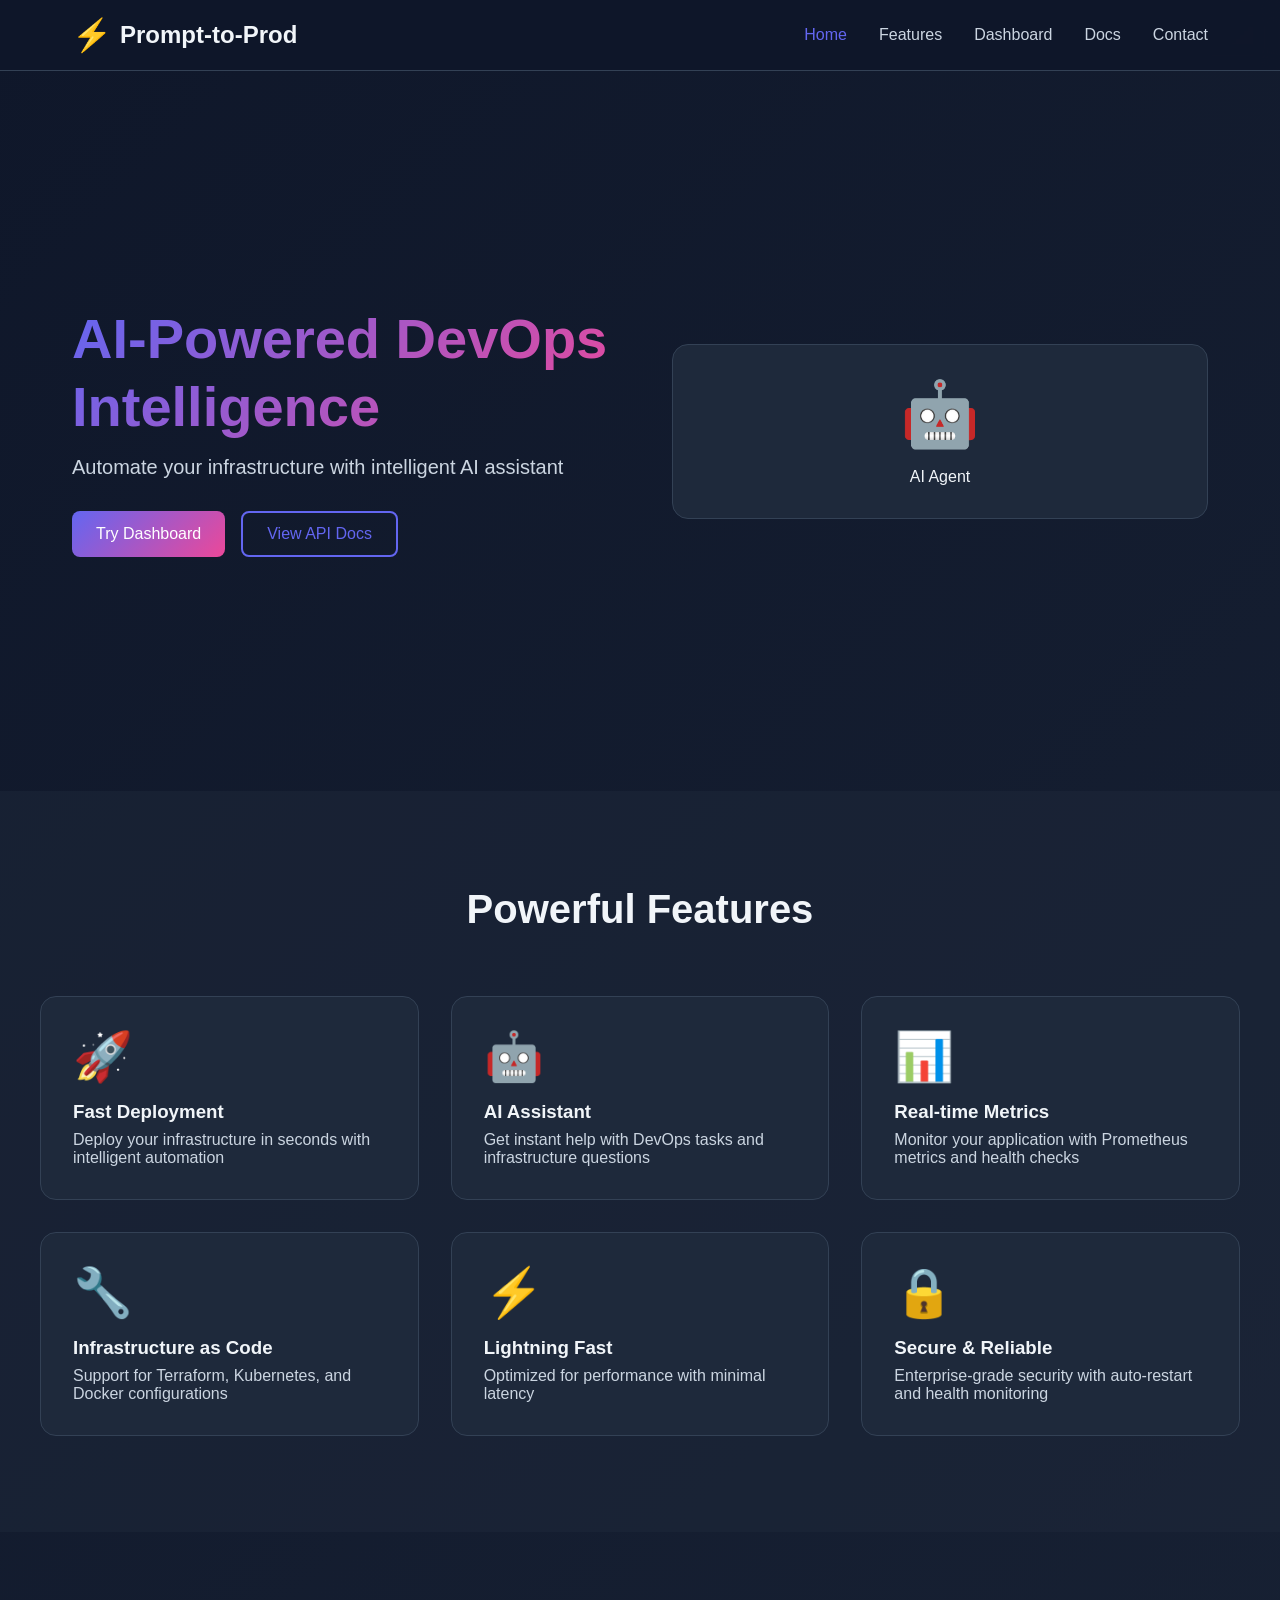
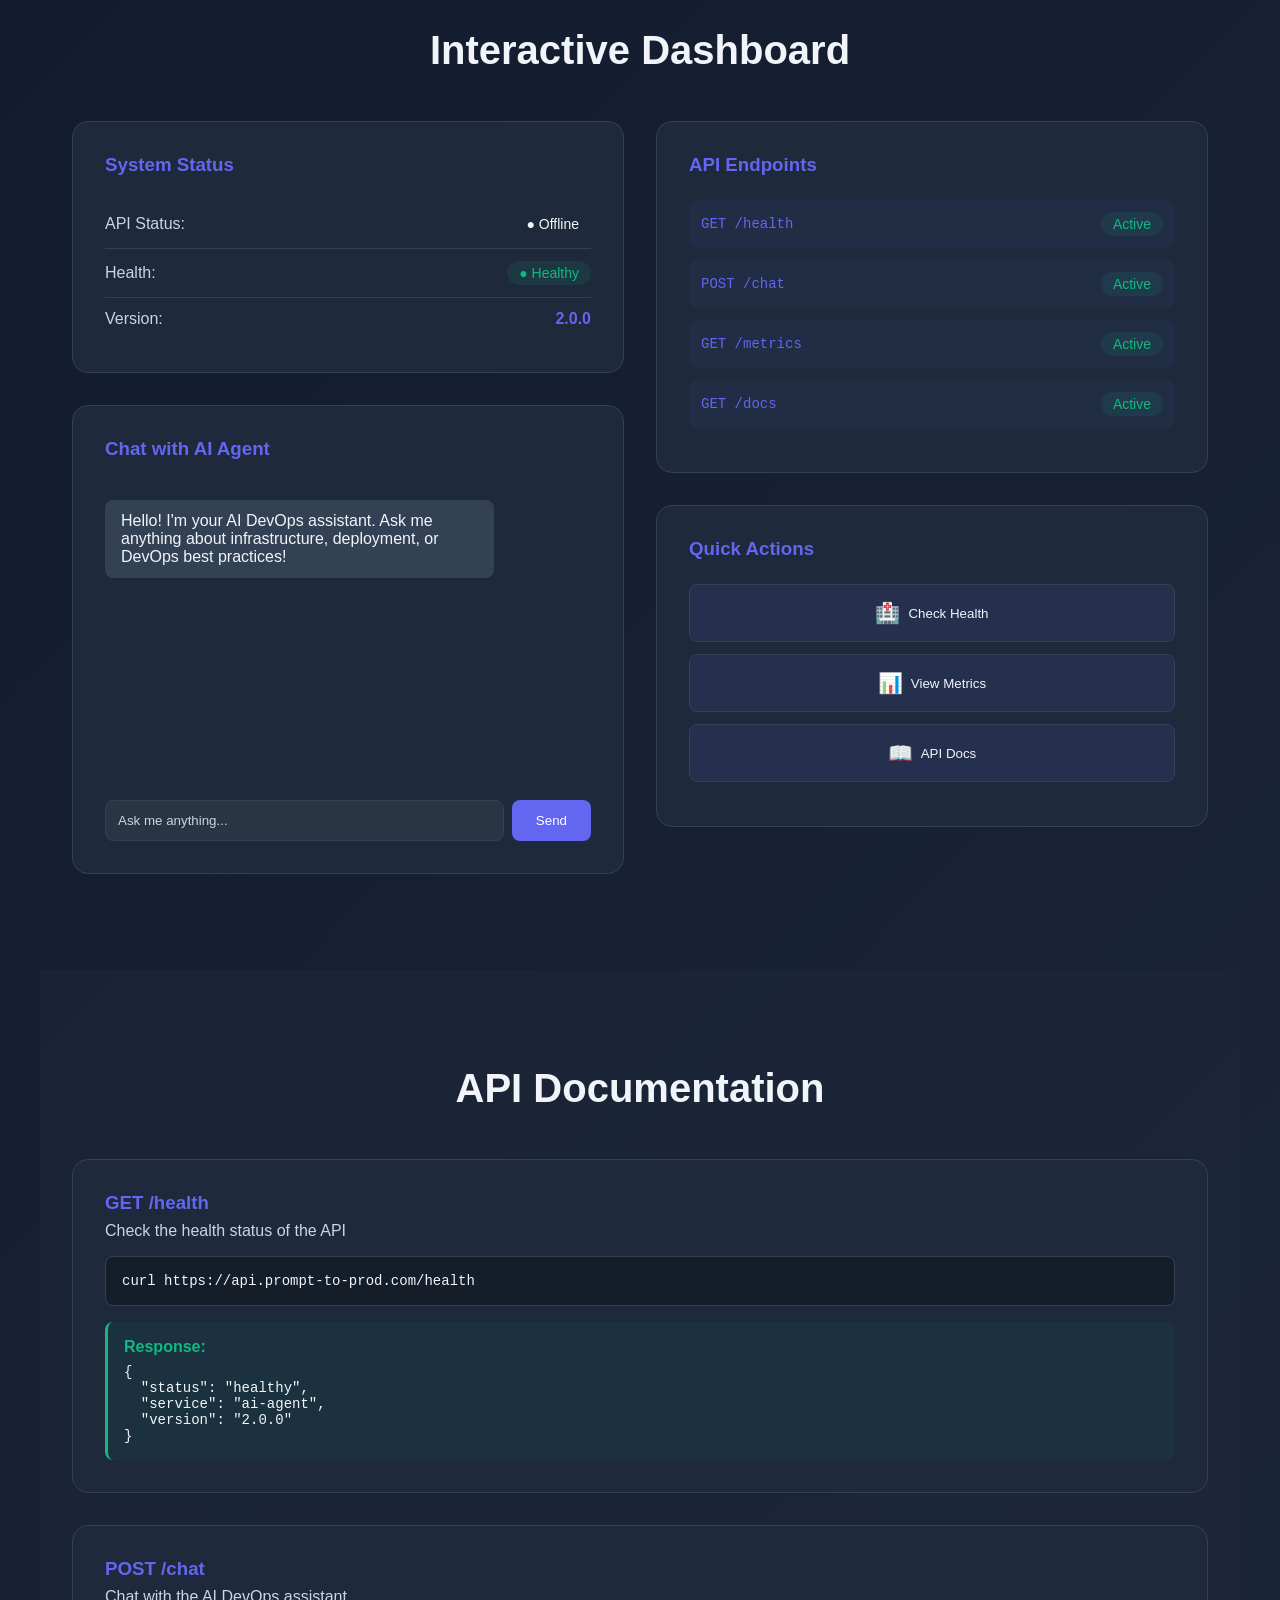
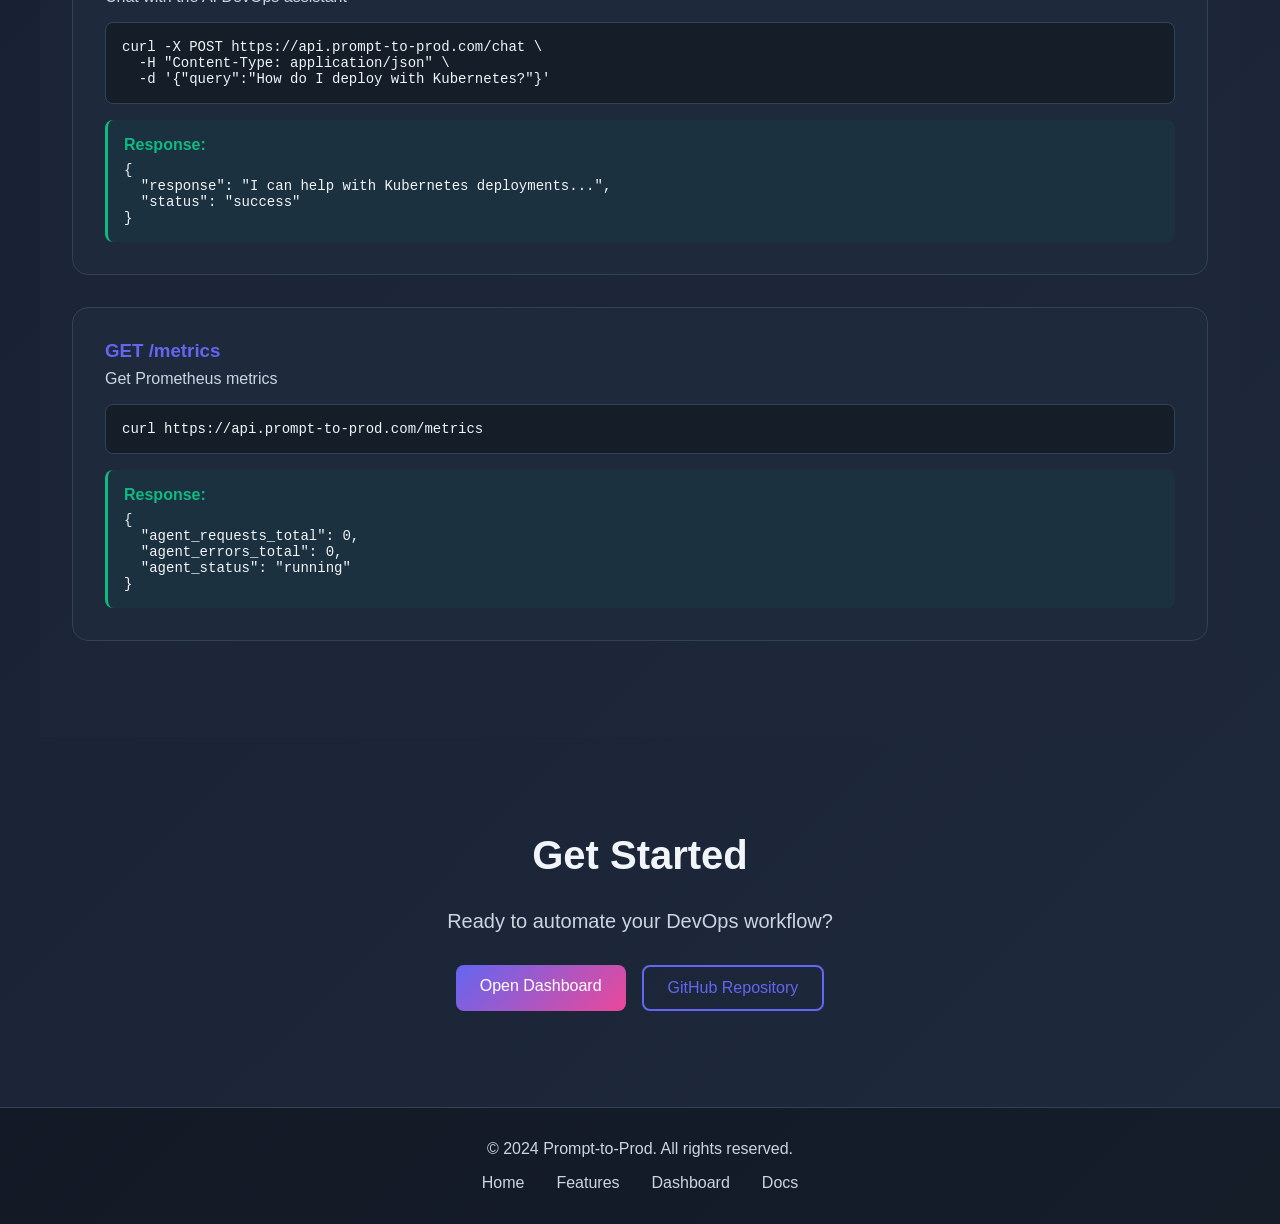
==== frontend/index.html @ 89a1b133 "feat: Add beautiful frontend website and integrate with FastAPI backend" ====
<!DOCTYPE html>
<html lang="en">
<head>
    <meta charset="UTF-8">
    <meta name="viewport" content="width=device-width, initial-scale=1.0">
    <title>Prompt-to-Prod - AI DevOps Platform</title>
    <link rel="stylesheet" href="styles.css">
</head>
<body>
    <!-- Navigation Bar -->
    <nav class="navbar">
        <div class="nav-container">
            <div class="logo">
                <span class="logo-icon">⚡</span>
                <span class="logo-text">Prompt-to-Prod</span>
            </div>
            <ul class="nav-menu">
                <li><a href="#home" class="nav-link active">Home</a></li>
                <li><a href="#features" class="nav-link">Features</a></li>
                <li><a href="#dashboard" class="nav-link">Dashboard</a></li>
                <li><a href="#docs" class="nav-link">Docs</a></li>
                <li><a href="#contact" class="nav-link">Contact</a></li>
            </ul>
            <div class="hamburger">
                <span></span>
                <span></span>
                <span></span>
            </div>
        </div>
    </nav>

    <!-- Hero Section -->
    <section id="home" class="hero">
        <div class="hero-content">
            <h1 class="hero-title">AI-Powered DevOps Intelligence</h1>
            <p class="hero-subtitle">Automate your infrastructure with intelligent AI assistant</p>
            <div class="hero-buttons">
                <button class="btn btn-primary" onclick="document.getElementById('dashboard').scrollIntoView({behavior: 'smooth'})">
                    Try Dashboard
                </button>
                <button class="btn btn-secondary" onclick="document.getElementById('docs').scrollIntoView({behavior: 'smooth'})">
                    View API Docs
                </button>
            </div>
        </div>
        <div class="hero-illustration">
            <div class="floating-card">
                <div class="card-icon">🤖</div>
                <div class="card-text">AI Agent</div>
            </div>
        </div>
    </section>

    <!-- Features Section -->
    <section id="features" class="features">
        <h2>Powerful Features</h2>
        <div class="features-grid">
            <div class="feature-card">
                <div class="feature-icon">🚀</div>
                <h3>Fast Deployment</h3>
                <p>Deploy your infrastructure in seconds with intelligent automation</p>
            </div>
            <div class="feature-card">
                <div class="feature-icon">🤖</div>
                <h3>AI Assistant</h3>
                <p>Get instant help with DevOps tasks and infrastructure questions</p>
            </div>
            <div class="feature-card">
                <div class="feature-icon">📊</div>
                <h3>Real-time Metrics</h3>
                <p>Monitor your application with Prometheus metrics and health checks</p>
            </div>
            <div class="feature-card">
                <div class="feature-icon">🔧</div>
                <h3>Infrastructure as Code</h3>
                <p>Support for Terraform, Kubernetes, and Docker configurations</p>
            </div>
            <div class="feature-card">
                <div class="feature-icon">⚡</div>
                <h3>Lightning Fast</h3>
                <p>Optimized for performance with minimal latency</p>
            </div>
            <div class="feature-card">
                <div class="feature-icon">🔒</div>
                <h3>Secure & Reliable</h3>
                <p>Enterprise-grade security with auto-restart and health monitoring</p>
            </div>
        </div>
    </section>

    <!-- Dashboard Section -->
    <section id="dashboard" class="dashboard">
        <h2>Interactive Dashboard</h2>
        <div class="dashboard-container">
            <div class="dashboard-left">
                <div class="status-panel">
                    <h3>System Status</h3>
                    <div class="status-item">
                        <span class="status-label">API Status:</span>
                        <span class="status-badge status-online" id="api-status">● Online</span>
                    </div>
                    <div class="status-item">
                        <span class="status-label">Health:</span>
                        <span class="status-badge status-healthy" id="health-status">● Healthy</span>
                    </div>
                    <div class="status-item">
                        <span class="status-label">Version:</span>
                        <span class="status-value" id="version-status">2.0.0</span>
                    </div>
                </div>

                <div class="chat-panel">
                    <h3>Chat with AI Agent</h3>
                    <div class="chat-messages" id="chat-messages">
                        <div class="message bot-message">
                            <div class="message-content">Hello! I'm your AI DevOps assistant. Ask me anything about infrastructure, deployment, or DevOps best practices!</div>
                        </div>
                    </div>
                    <div class="chat-input-area">
                        <input type="text" id="chat-input" class="chat-input" placeholder="Ask me anything...">
                        <button onclick="sendMessage()" class="chat-send">Send</button>
                    </div>
                </div>
            </div>

            <div class="dashboard-right">
                <div class="metrics-panel">
                    <h3>API Endpoints</h3>
                    <div class="endpoint-item">
                        <code class="endpoint">GET /health</code>
                        <span class="status-badge status-online">Active</span>
                    </div>
                    <div class="endpoint-item">
                        <code class="endpoint">POST /chat</code>
                        <span class="status-badge status-online">Active</span>
                    </div>
                    <div class="endpoint-item">
                        <code class="endpoint">GET /metrics</code>
                        <span class="status-badge status-online">Active</span>
                    </div>
                    <div class="endpoint-item">
                        <code class="endpoint">GET /docs</code>
                        <span class="status-badge status-online">Active</span>
                    </div>
                </div>

                <div class="quick-actions">
                    <h3>Quick Actions</h3>
                    <button class="action-btn" onclick="checkHealth()">
                        <span class="action-icon">🏥</span>
                        Check Health
                    </button>
                    <button class="action-btn" onclick="getMetrics()">
                        <span class="action-icon">📊</span>
                        View Metrics
                    </button>
                    <button class="action-btn" onclick="openAPIDocs()">
                        <span class="action-icon">📖</span>
                        API Docs
                    </button>
                </div>
            </div>
        </div>
    </section>

    <!-- Docs Section -->
    <section id="docs" class="docs">
        <h2>API Documentation</h2>
        <div class="docs-container">
            <div class="doc-item">
                <h3>GET /health</h3>
                <p class="doc-description">Check the health status of the API</p>
                <pre class="doc-code">curl https://api.prompt-to-prod.com/health</pre>
                <div class="doc-response">
                    <strong>Response:</strong>
                    <pre>{
  "status": "healthy",
  "service": "ai-agent",
  "version": "2.0.0"
}</pre>
                </div>
            </div>

            <div class="doc-item">
                <h3>POST /chat</h3>
                <p class="doc-description">Chat with the AI DevOps assistant</p>
                <pre class="doc-code">curl -X POST https://api.prompt-to-prod.com/chat \
  -H "Content-Type: application/json" \
  -d '{"query":"How do I deploy with Kubernetes?"}'</pre>
                <div class="doc-response">
                    <strong>Response:</strong>
                    <pre>{
  "response": "I can help with Kubernetes deployments...",
  "status": "success"
}</pre>
                </div>
            </div>

            <div class="doc-item">
                <h3>GET /metrics</h3>
                <p class="doc-description">Get Prometheus metrics</p>
                <pre class="doc-code">curl https://api.prompt-to-prod.com/metrics</pre>
                <div class="doc-response">
                    <strong>Response:</strong>
                    <pre>{
  "agent_requests_total": 0,
  "agent_errors_total": 0,
  "agent_status": "running"
}</pre>
                </div>
            </div>
        </div>
    </section>

    <!-- Contact Section -->
    <section id="contact" class="contact">
        <h2>Get Started</h2>
        <div class="contact-content">
            <p>Ready to automate your DevOps workflow?</p>
            <div class="contact-buttons">
                <a href="#dashboard" class="btn btn-primary">Open Dashboard</a>
                <a href="https://github.com/Mithufrench/Prompt-to-Prod" class="btn btn-secondary">GitHub Repository</a>
            </div>
        </div>
    </section>

    <!-- Footer -->
    <footer class="footer">
        <div class="footer-content">
            <p>&copy; 2024 Prompt-to-Prod. All rights reserved.</p>
            <div class="footer-links">
                <a href="#home">Home</a>
                <a href="#features">Features</a>
                <a href="#dashboard">Dashboard</a>
                <a href="#docs">Docs</a>
            </div>
        </div>
    </footer>

    <script src="script.js"></script>
</body>
</html>
---- frontend/styles.css ----
* {
    margin: 0;
    padding: 0;
    box-sizing: border-box;
}

:root {
    --primary-color: #6366f1;
    --secondary-color: #ec4899;
    --dark-bg: #0f172a;
    --light-bg: #f8fafc;
    --card-bg: #1e293b;
    --text-primary: #f1f5f9;
    --text-secondary: #cbd5e1;
    --border-color: #334155;
    --success-color: #10b981;
    --error-color: #ef4444;
}

html {
    scroll-behavior: smooth;
}

body {
    font-family: 'Segoe UI', Tahoma, Geneva, Verdana, sans-serif;
    background: linear-gradient(135deg, #0f172a 0%, #1e293b 100%);
    color: var(--text-primary);
    overflow-x: hidden;
}

/* Navigation */
.navbar {
    background: rgba(15, 23, 42, 0.95);
    backdrop-filter: blur(10px);
    padding: 1rem 0;
    position: sticky;
    top: 0;
    z-index: 1000;
    border-bottom: 1px solid var(--border-color);
}

.nav-container {
    max-width: 1200px;
    margin: 0 auto;
    padding: 0 2rem;
    display: flex;
    justify-content: space-between;
    align-items: center;
}

.logo {
    display: flex;
    align-items: center;
    gap: 0.5rem;
    font-weight: bold;
    font-size: 1.5rem;
}

.logo-icon {
    font-size: 2rem;
}

.nav-menu {
    display: flex;
    list-style: none;
    gap: 2rem;
}

.nav-link {
    color: var(--text-secondary);
    text-decoration: none;
    transition: color 0.3s ease;
    cursor: pointer;
}

.nav-link:hover,
.nav-link.active {
    color: var(--primary-color);
}

.hamburger {
    display: none;
    flex-direction: column;
    cursor: pointer;
}

.hamburger span {
    width: 25px;
    height: 3px;
    background: var(--text-primary);
    margin: 5px 0;
    transition: 0.3s;
}

/* Buttons */
.btn {
    padding: 0.75rem 1.5rem;
    border: none;
    border-radius: 0.5rem;
    cursor: pointer;
    font-size: 1rem;
    transition: all 0.3s ease;
    text-decoration: none;
    display: inline-block;
}

.btn-primary {
    background: linear-gradient(135deg, var(--primary-color), var(--secondary-color));
    color: white;
}

.btn-primary:hover {
    transform: translateY(-2px);
    box-shadow: 0 10px 20px rgba(99, 102, 241, 0.3);
}

.btn-secondary {
    background: transparent;
    color: var(--primary-color);
    border: 2px solid var(--primary-color);
}

.btn-secondary:hover {
    background: var(--primary-color);
    color: white;
}

/* Hero Section */
.hero {
    display: grid;
    grid-template-columns: 1fr 1fr;
    align-items: center;
    gap: 4rem;
    padding: 6rem 2rem;
    max-width: 1200px;
    margin: 0 auto;
    min-height: 80vh;
}

.hero-content h1 {
    font-size: 3.5rem;
    line-height: 1.2;
    margin-bottom: 1rem;
    background: linear-gradient(135deg, var(--primary-color), var(--secondary-color));
    -webkit-background-clip: text;
    -webkit-text-fill-color: transparent;
    background-clip: text;
}

.hero-subtitle {
    font-size: 1.25rem;
    color: var(--text-secondary);
    margin-bottom: 2rem;
}

.hero-buttons {
    display: flex;
    gap: 1rem;
    flex-wrap: wrap;
}

.floating-card {
    background: var(--card-bg);
    border: 1px solid var(--border-color);
    border-radius: 1rem;
    padding: 2rem;
    text-align: center;
    animation: float 3s ease-in-out infinite;
}

.card-icon {
    font-size: 4rem;
    margin-bottom: 1rem;
}

@keyframes float {
    0%, 100% { transform: translateY(0px); }
    50% { transform: translateY(-20px); }
}

/* Features Section */
.features {
    padding: 6rem 2rem;
    background: rgba(30, 41, 59, 0.5);
}

.features h2 {
    text-align: center;
    font-size: 2.5rem;
    margin-bottom: 4rem;
}

.features-grid {
    display: grid;
    grid-template-columns: repeat(auto-fit, minmax(300px, 1fr));
    gap: 2rem;
    max-width: 1200px;
    margin: 0 auto;
}

.feature-card {
    background: var(--card-bg);
    border: 1px solid var(--border-color);
    border-radius: 1rem;
    padding: 2rem;
    transition: all 0.3s ease;
}

.feature-card:hover {
    transform: translateY(-5px);
    border-color: var(--primary-color);
    box-shadow: 0 10px 30px rgba(99, 102, 241, 0.1);
}

.feature-icon {
    font-size: 3rem;
    margin-bottom: 1rem;
}

.feature-card h3 {
    margin-bottom: 0.5rem;
}

.feature-card p {
    color: var(--text-secondary);
}

/* Dashboard Section */
.dashboard {
    padding: 6rem 2rem;
    max-width: 1200px;
    margin: 0 auto;
}

.dashboard h2 {
    font-size: 2.5rem;
    margin-bottom: 3rem;
    text-align: center;
}

.dashboard-container {
    display: grid;
    grid-template-columns: 1fr 1fr;
    gap: 2rem;
}

.dashboard-left,
.dashboard-right {
    display: flex;
    flex-direction: column;
    gap: 2rem;
}

.status-panel,
.chat-panel,
.metrics-panel,
.quick-actions {
    background: var(--card-bg);
    border: 1px solid var(--border-color);
    border-radius: 1rem;
    padding: 2rem;
}

.status-panel h3,
.chat-panel h3,
.metrics-panel h3,
.quick-actions h3 {
    margin-bottom: 1.5rem;
    color: var(--primary-color);
}

.status-item {
    display: flex;
    justify-content: space-between;
    align-items: center;
    padding: 0.75rem 0;
    border-bottom: 1px solid var(--border-color);
}

.status-item:last-child {
    border-bottom: none;
}

.status-label {
    color: var(--text-secondary);
}

.status-badge {
    padding: 0.25rem 0.75rem;
    border-radius: 9999px;
    font-size: 0.875rem;
}

.status-online {
    background: rgba(16, 185, 129, 0.1);
    color: var(--success-color);
}

.status-healthy {
    background: rgba(16, 185, 129, 0.1);
    color: var(--success-color);
}

.status-value {
    color: var(--primary-color);
    font-weight: bold;
}

/* Chat Panel */
.chat-messages {
    height: 300px;
    overflow-y: auto;
    margin-bottom: 1rem;
    display: flex;
    flex-direction: column;
    gap: 1rem;
    padding: 1rem 0;
}

.message {
    display: flex;
    margin-bottom: 1rem;
}

.bot-message {
    justify-content: flex-start;
}

.user-message {
    justify-content: flex-end;
}

.message-content {
    max-width: 80%;
    padding: 0.75rem 1rem;
    border-radius: 0.5rem;
    background: var(--border-color);
}

.user-message .message-content {
    background: var(--primary-color);
}

.chat-input-area {
    display: flex;
    gap: 0.5rem;
}

.chat-input {
    flex: 1;
    padding: 0.75rem;
    background: rgba(255, 255, 255, 0.05);
    border: 1px solid var(--border-color);
    border-radius: 0.5rem;
    color: var(--text-primary);
}

.chat-input::placeholder {
    color: var(--text-secondary);
}

.chat-input:focus {
    outline: none;
    border-color: var(--primary-color);
}

.chat-send {
    padding: 0.75rem 1.5rem;
    background: var(--primary-color);
    color: white;
    border: none;
    border-radius: 0.5rem;
    cursor: pointer;
    transition: all 0.3s ease;
}

.chat-send:hover {
    background: var(--secondary-color);
}

/* Metrics Panel */
.endpoint-item {
    display: flex;
    justify-content: space-between;
    align-items: center;
    padding: 0.75rem;
    background: rgba(99, 102, 241, 0.05);
    border-radius: 0.5rem;
    margin-bottom: 0.75rem;
}

.endpoint {
    font-family: 'Courier New', monospace;
    color: var(--primary-color);
    font-size: 0.875rem;
}

/* Quick Actions */
.action-btn {
    width: 100%;
    padding: 1rem;
    background: rgba(99, 102, 241, 0.1);
    border: 1px solid var(--border-color);
    border-radius: 0.5rem;
    color: var(--text-primary);
    cursor: pointer;
    transition: all 0.3s ease;
    margin-bottom: 0.75rem;
    display: flex;
    align-items: center;
    justify-content: center;
    gap: 0.5rem;
}

.action-btn:hover {
    background: rgba(99, 102, 241, 0.2);
    border-color: var(--primary-color);
}

.action-icon {
    font-size: 1.25rem;
}

/* Docs Section */
.docs {
    padding: 6rem 2rem;
    background: rgba(30, 41, 59, 0.5);
    max-width: 1200px;
    margin: 0 auto;
}

.docs h2 {
    font-size: 2.5rem;
    margin-bottom: 3rem;
    text-align: center;
}

.docs-container {
    display: grid;
    gap: 2rem;
}

.doc-item {
    background: var(--card-bg);
    border: 1px solid var(--border-color);
    border-radius: 1rem;
    padding: 2rem;
}

.doc-item h3 {
    color: var(--primary-color);
    margin-bottom: 0.5rem;
}

.doc-description {
    color: var(--text-secondary);
    margin-bottom: 1rem;
}

.doc-code {
    background: rgba(0, 0, 0, 0.3);
    border: 1px solid var(--border-color);
    border-radius: 0.5rem;
    padding: 1rem;
    overflow-x: auto;
    margin-bottom: 1rem;
    font-family: 'Courier New', monospace;
    font-size: 0.875rem;
}

.doc-response {
    background: rgba(16, 185, 129, 0.05);
    border-left: 3px solid var(--success-color);
    padding: 1rem;
    border-radius: 0.5rem;
}

.doc-response strong {
    color: var(--success-color);
}

.doc-response pre {
    font-family: 'Courier New', monospace;
    font-size: 0.875rem;
    margin-top: 0.5rem;
    overflow-x: auto;
}

/* Contact Section */
.contact {
    padding: 6rem 2rem;
    text-align: center;
    max-width: 1200px;
    margin: 0 auto;
}

.contact h2 {
    font-size: 2.5rem;
    margin-bottom: 2rem;
}

.contact-content p {
    font-size: 1.25rem;
    color: var(--text-secondary);
    margin-bottom: 2rem;
}

.contact-buttons {
    display: flex;
    gap: 1rem;
    justify-content: center;
    flex-wrap: wrap;
}

/* Footer */
.footer {
    background: rgba(0, 0, 0, 0.3);
    border-top: 1px solid var(--border-color);
    padding: 2rem;
    text-align: center;
    color: var(--text-secondary);
}

.footer-content {
    max-width: 1200px;
    margin: 0 auto;
}

.footer-links {
    display: flex;
    gap: 2rem;
    justify-content: center;
    margin-top: 1rem;
}

.footer-links a {
    color: var(--text-secondary);
    text-decoration: none;
    transition: color 0.3s ease;
}

.footer-links a:hover {
    color: var(--primary-color);
}

/* Responsive Design */
@media (max-width: 768px) {
    .hero {
        grid-template-columns: 1fr;
        padding: 3rem 1rem;
    }

    .hero-content h1 {
        font-size: 2.5rem;
    }

    .nav-menu {
        gap: 1rem;
    }

    .features-grid {
        grid-template-columns: 1fr;
    }

    .dashboard-container {
        grid-template-columns: 1fr;
    }

    .hamburger {
        display: flex;
    }

    .features h2,
    .dashboard h2,
    .docs h2,
    .contact h2 {
        font-size: 2rem;
    }
}
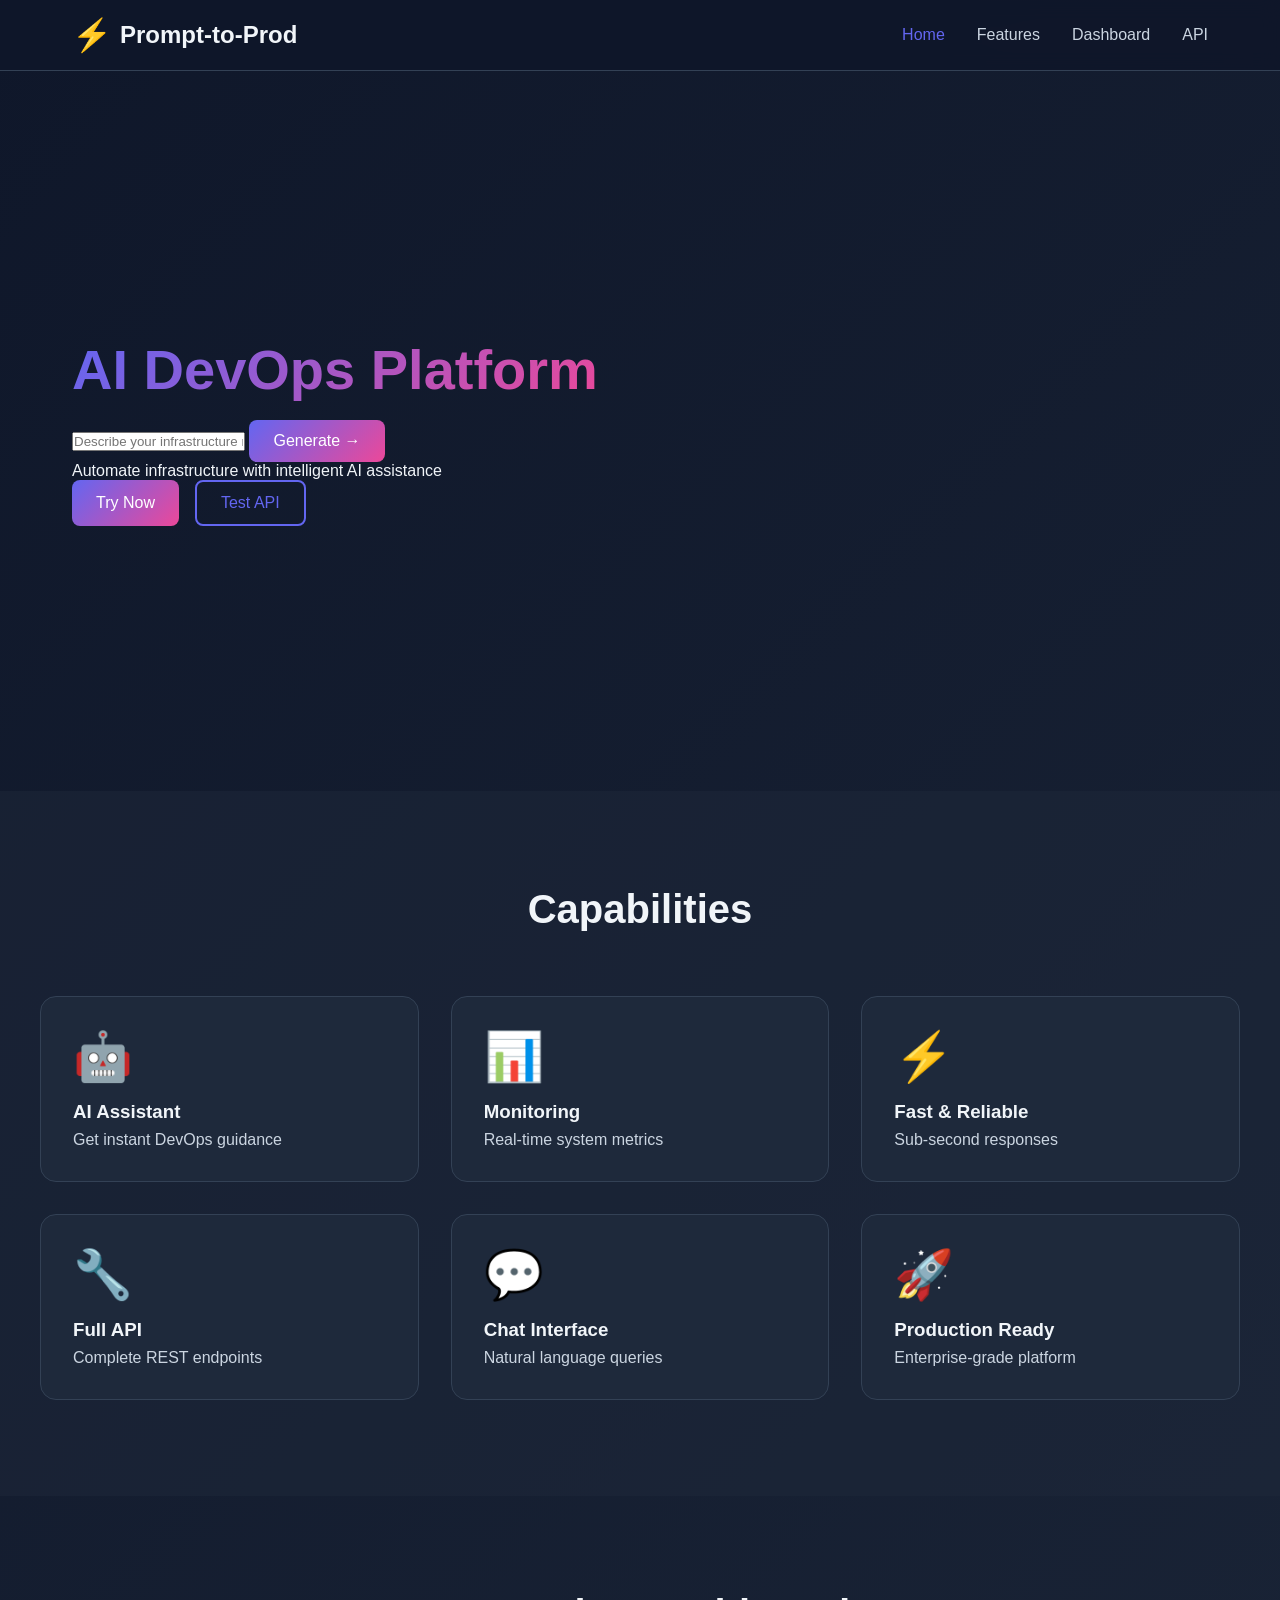
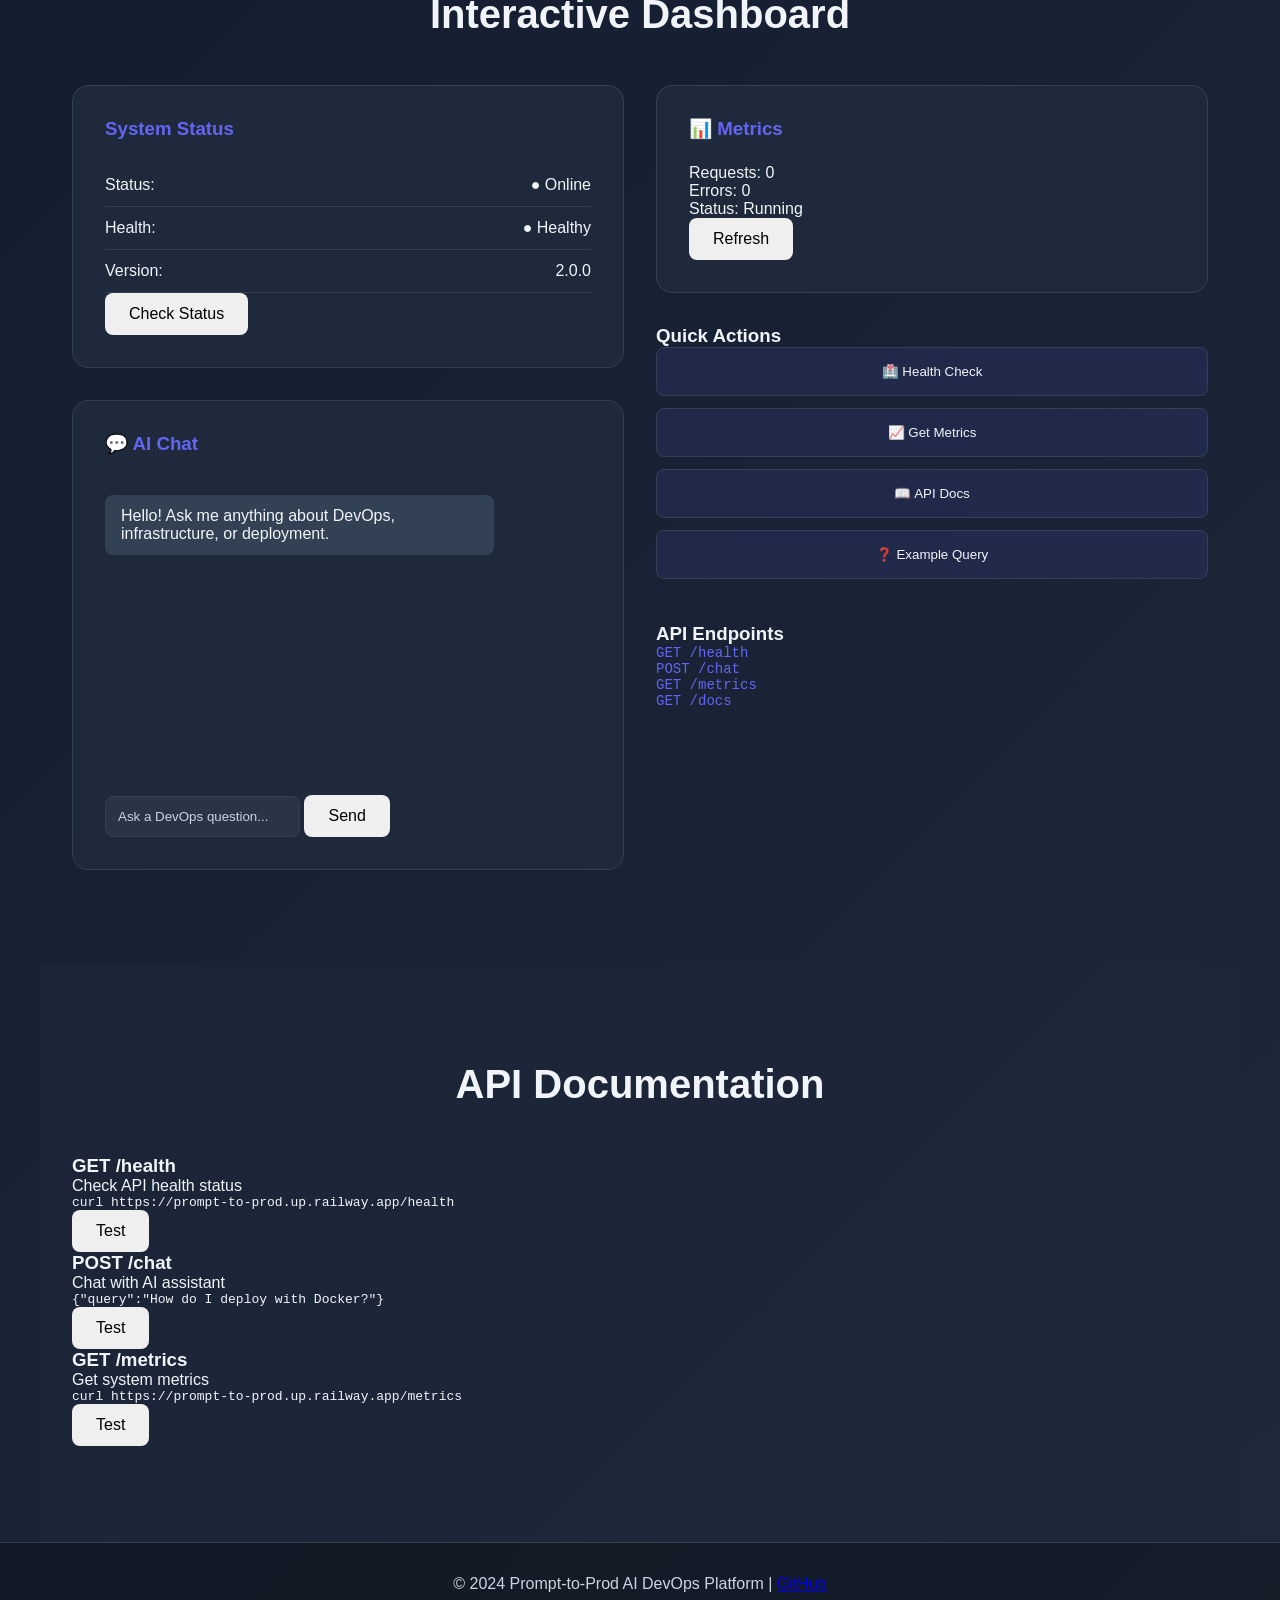
==== commit 2855f4ba: "Add prominent prompt input box under main heading" ====
--- a/frontend/index.html
+++ b/frontend/index.html
@@ -7,7 +7,7 @@
     <link rel="stylesheet" href="styles.css">
 </head>
 <body>
-    <!-- Navigation Bar -->
+    <!-- Navigation -->
     <nav class="navbar">
         <div class="nav-container">
             <div class="logo">
@@ -18,223 +18,187 @@
                 <li><a href="#home" class="nav-link active">Home</a></li>
                 <li><a href="#features" class="nav-link">Features</a></li>
                 <li><a href="#dashboard" class="nav-link">Dashboard</a></li>
-                <li><a href="#docs" class="nav-link">Docs</a></li>
-                <li><a href="#contact" class="nav-link">Contact</a></li>
+                <li><a href="#docs" class="nav-link">API</a></li>
             </ul>
-            <div class="hamburger">
-                <span></span>
-                <span></span>
-                <span></span>
-            </div>
         </div>
     </nav>
 
-    <!-- Hero Section -->
+    <!-- Hero -->
     <section id="home" class="hero">
         <div class="hero-content">
-            <h1 class="hero-title">AI-Powered DevOps Intelligence</h1>
-            <p class="hero-subtitle">Automate your infrastructure with intelligent AI assistant</p>
+            <h1>AI DevOps Platform</h1>
+            
+            <!-- Prompt Box - New Addition -->
+            <div class="hero-prompt-box">
+                <input type="text" id="hero-prompt-input" class="hero-prompt-input" placeholder="Describe your infrastructure need..." />
+                <button class="btn btn-primary btn-prompt" onclick="sendHeroPrompt()">Generate →</button>
+            </div>
+            
+            <p>Automate infrastructure with intelligent AI assistance</p>
             <div class="hero-buttons">
-                <button class="btn btn-primary" onclick="document.getElementById('dashboard').scrollIntoView({behavior: 'smooth'})">
-                    Try Dashboard
-                </button>
-                <button class="btn btn-secondary" onclick="document.getElementById('docs').scrollIntoView({behavior: 'smooth'})">
-                    View API Docs
-                </button>
-            </div>
-        </div>
-        <div class="hero-illustration">
-            <div class="floating-card">
-                <div class="card-icon">🤖</div>
-                <div class="card-text">AI Agent</div>
-            </div>
-        </div>
-    </section>
-
-    <!-- Features Section -->
+                <button class="btn btn-primary" onclick="scrollTo('dashboard')">Try Now</button>
+                <button class="btn btn-secondary" onclick="testAPI()">Test API</button>
+            </div>
+        </div>
+    </section>
+
+    <!-- Features -->
     <section id="features" class="features">
-        <h2>Powerful Features</h2>
+        <h2>Capabilities</h2>
         <div class="features-grid">
-            <div class="feature-card">
-                <div class="feature-icon">🚀</div>
-                <h3>Fast Deployment</h3>
-                <p>Deploy your infrastructure in seconds with intelligent automation</p>
-            </div>
             <div class="feature-card">
                 <div class="feature-icon">🤖</div>
                 <h3>AI Assistant</h3>
-                <p>Get instant help with DevOps tasks and infrastructure questions</p>
+                <p>Get instant DevOps guidance</p>
             </div>
             <div class="feature-card">
                 <div class="feature-icon">📊</div>
-                <h3>Real-time Metrics</h3>
-                <p>Monitor your application with Prometheus metrics and health checks</p>
+                <h3>Monitoring</h3>
+                <p>Real-time system metrics</p>
+            </div>
+            <div class="feature-card">
+                <div class="feature-icon">⚡</div>
+                <h3>Fast & Reliable</h3>
+                <p>Sub-second responses</p>
             </div>
             <div class="feature-card">
                 <div class="feature-icon">🔧</div>
-                <h3>Infrastructure as Code</h3>
-                <p>Support for Terraform, Kubernetes, and Docker configurations</p>
-            </div>
-            <div class="feature-card">
-                <div class="feature-icon">⚡</div>
-                <h3>Lightning Fast</h3>
-                <p>Optimized for performance with minimal latency</p>
-            </div>
-            <div class="feature-card">
-                <div class="feature-icon">🔒</div>
-                <h3>Secure & Reliable</h3>
-                <p>Enterprise-grade security with auto-restart and health monitoring</p>
-            </div>
-        </div>
-    </section>
-
-    <!-- Dashboard Section -->
+                <h3>Full API</h3>
+                <p>Complete REST endpoints</p>
+            </div>
+            <div class="feature-card">
+                <div class="feature-icon">💬</div>
+                <h3>Chat Interface</h3>
+                <p>Natural language queries</p>
+            </div>
+            <div class="feature-card">
+                <div class="feature-icon">🚀</div>
+                <h3>Production Ready</h3>
+                <p>Enterprise-grade platform</p>
+            </div>
+        </div>
+    </section>
+
+    <!-- Dashboard -->
     <section id="dashboard" class="dashboard">
         <h2>Interactive Dashboard</h2>
+        
         <div class="dashboard-container">
+            <!-- Left Panel -->
             <div class="dashboard-left">
-                <div class="status-panel">
+                <!-- Status Panel -->
+                <div class="panel status-panel">
                     <h3>System Status</h3>
                     <div class="status-item">
-                        <span class="status-label">API Status:</span>
-                        <span class="status-badge status-online" id="api-status">● Online</span>
+                        <span>Status:</span>
+                        <span class="badge badge-online" id="status-badge">● Online</span>
                     </div>
                     <div class="status-item">
-                        <span class="status-label">Health:</span>
-                        <span class="status-badge status-healthy" id="health-status">● Healthy</span>
+                        <span>Health:</span>
+                        <span class="badge badge-healthy" id="health-badge">● Healthy</span>
                     </div>
                     <div class="status-item">
-                        <span class="status-label">Version:</span>
-                        <span class="status-value" id="version-status">2.0.0</span>
-                    </div>
-                </div>
-
-                <div class="chat-panel">
-                    <h3>Chat with AI Agent</h3>
+                        <span>Version:</span>
+                        <span id="version-text">2.0.0</span>
+                    </div>
+                    <button class="btn btn-small" onclick="checkHealth()">Check Status</button>
+                </div>
+
+                <!-- Chat Panel -->
+                <div class="panel chat-panel">
+                    <h3>💬 AI Chat</h3>
                     <div class="chat-messages" id="chat-messages">
                         <div class="message bot-message">
-                            <div class="message-content">Hello! I'm your AI DevOps assistant. Ask me anything about infrastructure, deployment, or DevOps best practices!</div>
+                            <div class="message-content">Hello! Ask me anything about DevOps, infrastructure, or deployment.</div>
                         </div>
                     </div>
-                    <div class="chat-input-area">
-                        <input type="text" id="chat-input" class="chat-input" placeholder="Ask me anything...">
-                        <button onclick="sendMessage()" class="chat-send">Send</button>
-                    </div>
-                </div>
-            </div>
-
+                    <div class="chat-input-wrapper">
+                        <input type="text" id="chat-input" class="chat-input" placeholder="Ask a DevOps question...">
+                        <button class="btn btn-chat" onclick="sendMessage()">Send</button>
+                    </div>
+                </div>
+            </div>
+
+            <!-- Right Panel -->
             <div class="dashboard-right">
-                <div class="metrics-panel">
+                <!-- Metrics Panel -->
+                <div class="panel metrics-panel">
+                    <h3>📊 Metrics</h3>
+                    <div class="metric-item">
+                        <span>Requests:</span>
+                        <span id="metric-requests">0</span>
+                    </div>
+                    <div class="metric-item">
+                        <span>Errors:</span>
+                        <span id="metric-errors">0</span>
+                    </div>
+                    <div class="metric-item">
+                        <span>Status:</span>
+                        <span id="metric-status">Running</span>
+                    </div>
+                    <button class="btn btn-small" onclick="getMetrics()">Refresh</button>
+                </div>
+
+                <!-- Quick Actions -->
+                <div class="panel actions-panel">
+                    <h3>Quick Actions</h3>
+                    <button class="action-btn" onclick="checkHealth()">🏥 Health Check</button>
+                    <button class="action-btn" onclick="getMetrics()">📈 Get Metrics</button>
+                    <button class="action-btn" onclick="openDocs()">📖 API Docs</button>
+                    <button class="action-btn" onclick="askAI('What is Kubernetes?')">❓ Example Query</button>
+                </div>
+
+                <!-- Endpoints Panel -->
+                <div class="panel endpoints-panel">
                     <h3>API Endpoints</h3>
-                    <div class="endpoint-item">
-                        <code class="endpoint">GET /health</code>
-                        <span class="status-badge status-online">Active</span>
-                    </div>
-                    <div class="endpoint-item">
-                        <code class="endpoint">POST /chat</code>
-                        <span class="status-badge status-online">Active</span>
-                    </div>
-                    <div class="endpoint-item">
-                        <code class="endpoint">GET /metrics</code>
-                        <span class="status-badge status-online">Active</span>
-                    </div>
-                    <div class="endpoint-item">
-                        <code class="endpoint">GET /docs</code>
-                        <span class="status-badge status-online">Active</span>
-                    </div>
-                </div>
-
-                <div class="quick-actions">
-                    <h3>Quick Actions</h3>
-                    <button class="action-btn" onclick="checkHealth()">
-                        <span class="action-icon">🏥</span>
-                        Check Health
-                    </button>
-                    <button class="action-btn" onclick="getMetrics()">
-                        <span class="action-icon">📊</span>
-                        View Metrics
-                    </button>
-                    <button class="action-btn" onclick="openAPIDocs()">
-                        <span class="action-icon">📖</span>
-                        API Docs
-                    </button>
-                </div>
-            </div>
-        </div>
-    </section>
-
-    <!-- Docs Section -->
+                    <div class="endpoint">
+                        <code>GET /health</code>
+                    </div>
+                    <div class="endpoint">
+                        <code>POST /chat</code>
+                    </div>
+                    <div class="endpoint">
+                        <code>GET /metrics</code>
+                    </div>
+                    <div class="endpoint">
+                        <code>GET /docs</code>
+                    </div>
+                </div>
+            </div>
+        </div>
+    </section>
+
+    <!-- API Docs -->
     <section id="docs" class="docs">
         <h2>API Documentation</h2>
-        <div class="docs-container">
-            <div class="doc-item">
+        
+        <div class="doc-grid">
+            <div class="doc-card">
                 <h3>GET /health</h3>
-                <p class="doc-description">Check the health status of the API</p>
-                <pre class="doc-code">curl https://api.prompt-to-prod.com/health</pre>
-                <div class="doc-response">
-                    <strong>Response:</strong>
-                    <pre>{
-  "status": "healthy",
-  "service": "ai-agent",
-  "version": "2.0.0"
-}</pre>
-                </div>
-            </div>
-
-            <div class="doc-item">
+                <p>Check API health status</p>
+                <pre><code>curl https://prompt-to-prod.up.railway.app/health</code></pre>
+                <button class="btn btn-small" onclick="testEndpoint('/health')">Test</button>
+            </div>
+
+            <div class="doc-card">
                 <h3>POST /chat</h3>
-                <p class="doc-description">Chat with the AI DevOps assistant</p>
-                <pre class="doc-code">curl -X POST https://api.prompt-to-prod.com/chat \
-  -H "Content-Type: application/json" \
-  -d '{"query":"How do I deploy with Kubernetes?"}'</pre>
-                <div class="doc-response">
-                    <strong>Response:</strong>
-                    <pre>{
-  "response": "I can help with Kubernetes deployments...",
-  "status": "success"
-}</pre>
-                </div>
-            </div>
-
-            <div class="doc-item">
+                <p>Chat with AI assistant</p>
+                <pre><code>{"query":"How do I deploy with Docker?"}</code></pre>
+                <button class="btn btn-small" onclick="testEndpoint('/chat')">Test</button>
+            </div>
+
+            <div class="doc-card">
                 <h3>GET /metrics</h3>
-                <p class="doc-description">Get Prometheus metrics</p>
-                <pre class="doc-code">curl https://api.prompt-to-prod.com/metrics</pre>
-                <div class="doc-response">
-                    <strong>Response:</strong>
-                    <pre>{
-  "agent_requests_total": 0,
-  "agent_errors_total": 0,
-  "agent_status": "running"
-}</pre>
-                </div>
-            </div>
-        </div>
-    </section>
-
-    <!-- Contact Section -->
-    <section id="contact" class="contact">
-        <h2>Get Started</h2>
-        <div class="contact-content">
-            <p>Ready to automate your DevOps workflow?</p>
-            <div class="contact-buttons">
-                <a href="#dashboard" class="btn btn-primary">Open Dashboard</a>
-                <a href="https://github.com/Mithufrench/Prompt-to-Prod" class="btn btn-secondary">GitHub Repository</a>
+                <p>Get system metrics</p>
+                <pre><code>curl https://prompt-to-prod.up.railway.app/metrics</code></pre>
+                <button class="btn btn-small" onclick="testEndpoint('/metrics')">Test</button>
             </div>
         </div>
     </section>
 
     <!-- Footer -->
     <footer class="footer">
-        <div class="footer-content">
-            <p>&copy; 2024 Prompt-to-Prod. All rights reserved.</p>
-            <div class="footer-links">
-                <a href="#home">Home</a>
-                <a href="#features">Features</a>
-                <a href="#dashboard">Dashboard</a>
-                <a href="#docs">Docs</a>
-            </div>
-        </div>
+        <p>&copy; 2024 Prompt-to-Prod AI DevOps Platform | <a href="https://github.com/Mithufrench/Prompt-to-Prod">GitHub</a></p>
     </footer>
 
     <script src="script.js"></script>
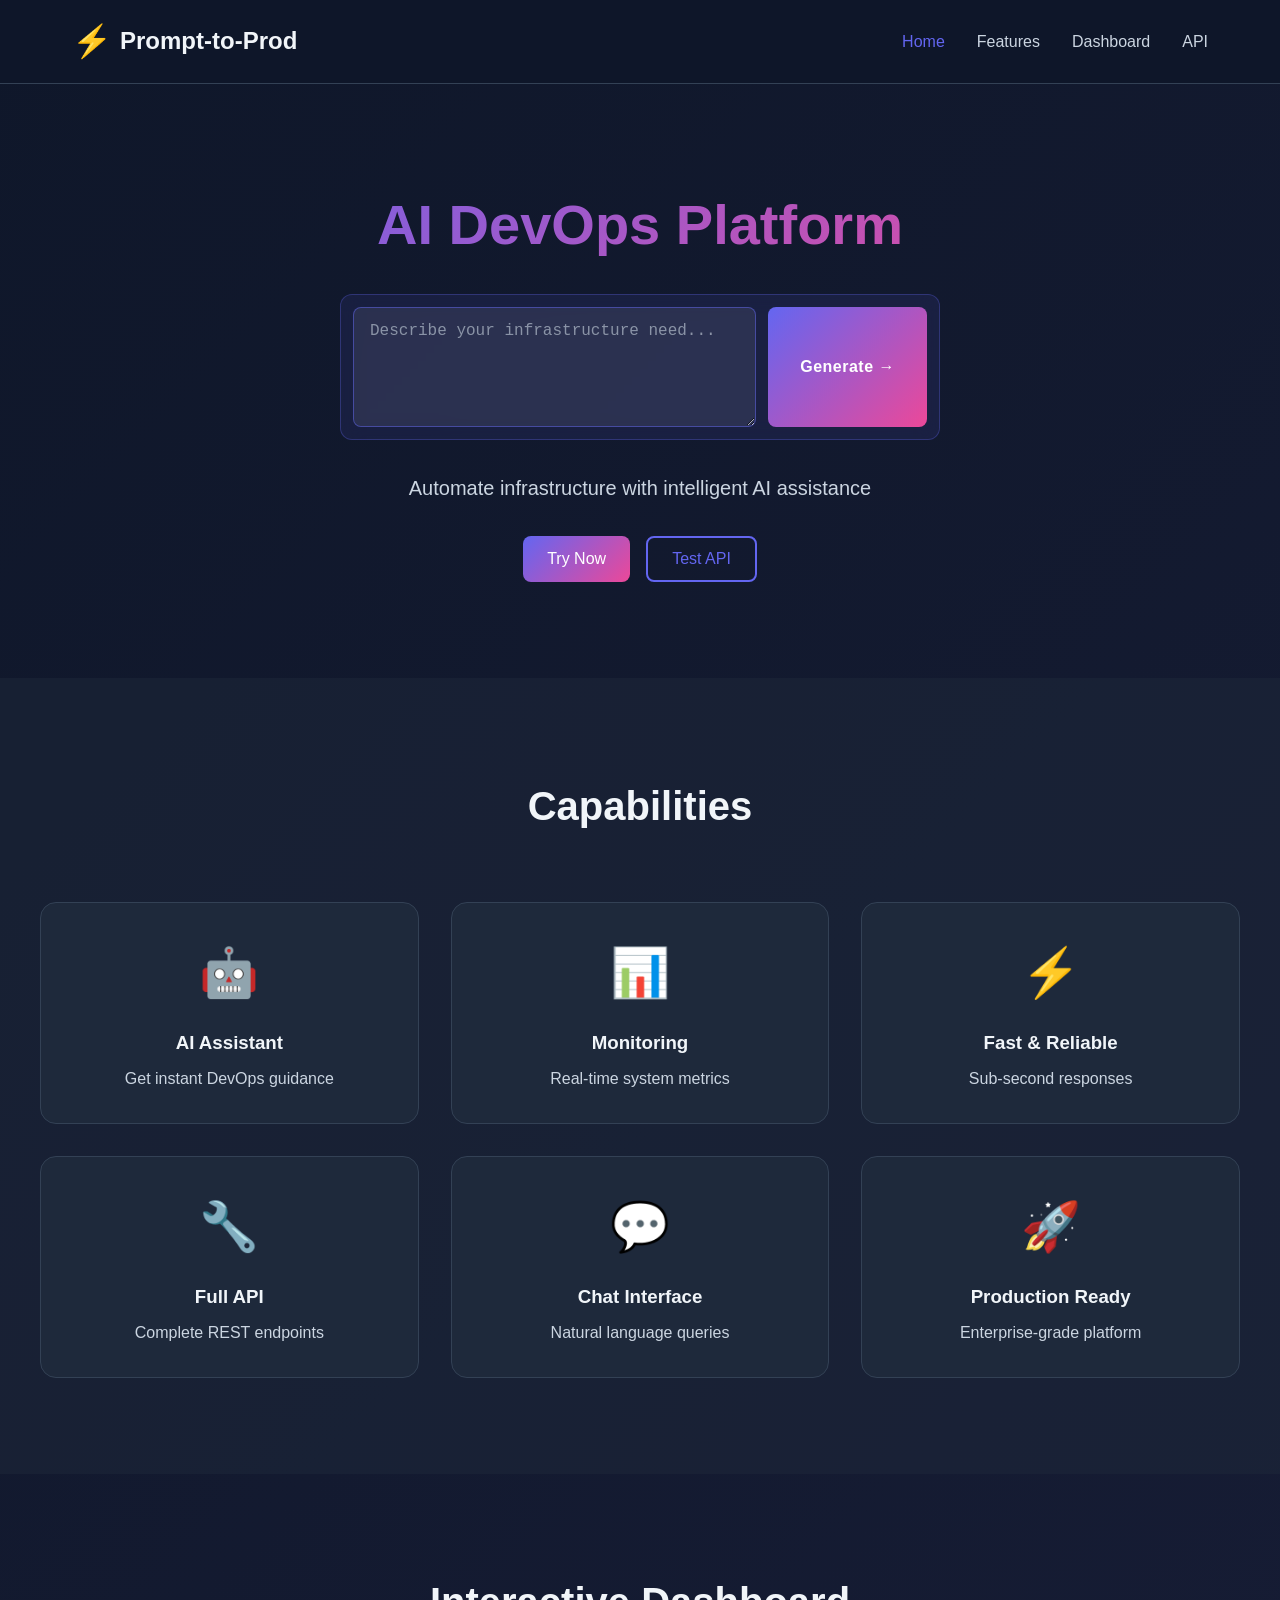
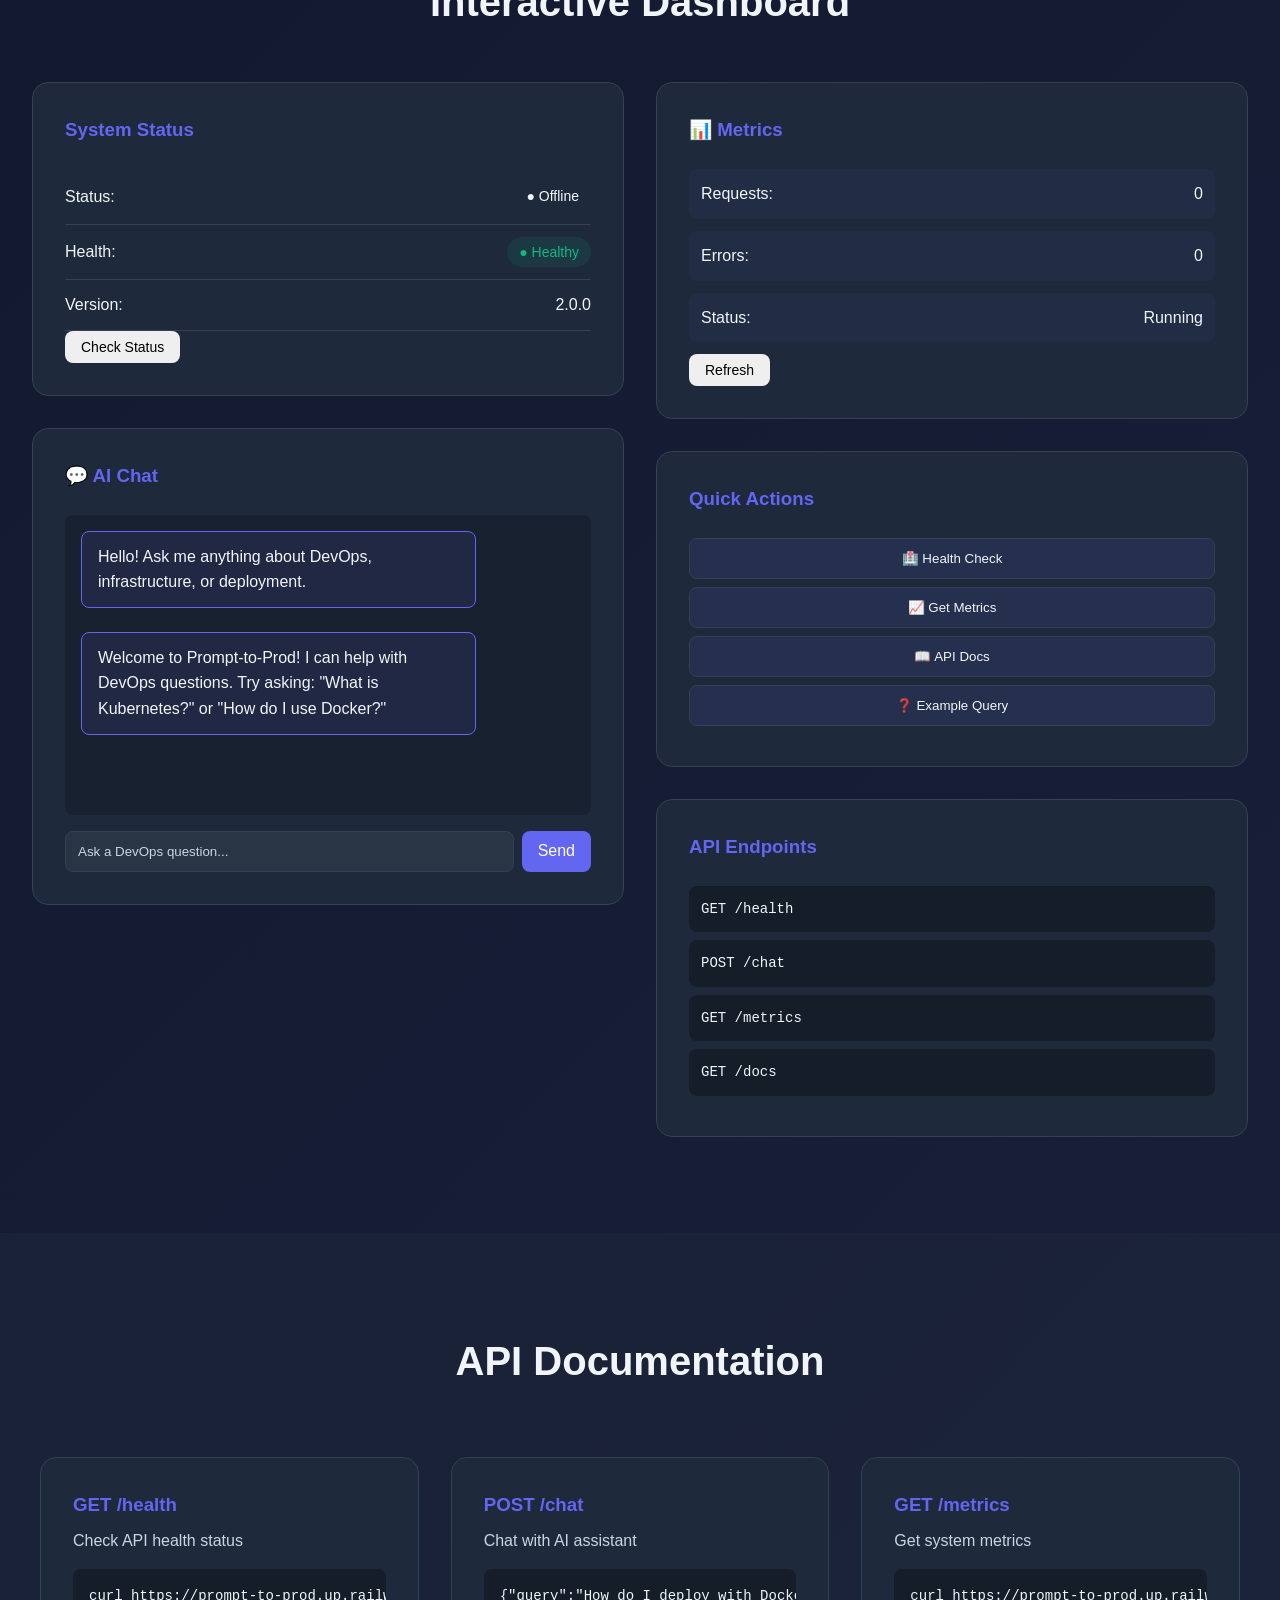
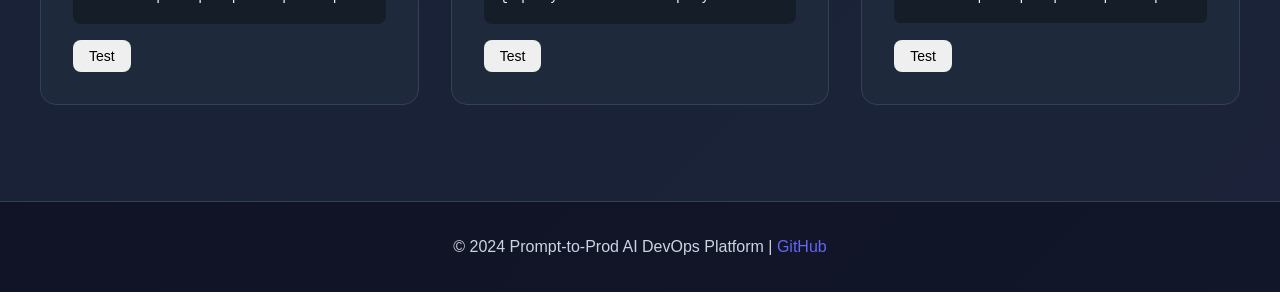
==== commit 5e480edf: "Fix prompt box - change input to textarea for proper vertical expansion" ====
--- a/frontend/index.html
+++ b/frontend/index.html
@@ -28,9 +28,9 @@
         <div class="hero-content">
             <h1>AI DevOps Platform</h1>
             
-            <!-- Prompt Box - New Addition -->
+            <!-- Prompt Box - Large Textarea Version -->
             <div class="hero-prompt-box">
-                <input type="text" id="hero-prompt-input" class="hero-prompt-input" placeholder="Describe your infrastructure need..." />
+                <textarea id="hero-prompt-input" class="hero-prompt-input" placeholder="Describe your infrastructure need..." rows="5"></textarea>
                 <button class="btn btn-primary btn-prompt" onclick="sendHeroPrompt()">Generate →</button>
             </div>
             
--- a/frontend/styles.css
+++ b/frontend/styles.css
@@ -5,16 +5,15 @@
 }
 
 :root {
-    --primary-color: #6366f1;
-    --secondary-color: #ec4899;
+    --primary: #6366f1;
+    --secondary: #ec4899;
     --dark-bg: #0f172a;
-    --light-bg: #f8fafc;
     --card-bg: #1e293b;
     --text-primary: #f1f5f9;
     --text-secondary: #cbd5e1;
-    --border-color: #334155;
-    --success-color: #10b981;
-    --error-color: #ef4444;
+    --border: #334155;
+    --success: #10b981;
+    --error: #ef4444;
 }
 
 html {
@@ -22,13 +21,13 @@
 }
 
 body {
-    font-family: 'Segoe UI', Tahoma, Geneva, Verdana, sans-serif;
-    background: linear-gradient(135deg, #0f172a 0%, #1e293b 100%);
+    font-family: -apple-system, BlinkMacSystemFont, 'Segoe UI', Roboto, sans-serif;
+    background: linear-gradient(135deg, var(--dark-bg) 0%, #1a1f3a 100%);
     color: var(--text-primary);
-    overflow-x: hidden;
-}
-
-/* Navigation */
+    line-height: 1.6;
+}
+
+/* Navbar */
 .navbar {
     background: rgba(15, 23, 42, 0.95);
     backdrop-filter: blur(10px);
@@ -36,7 +35,7 @@
     position: sticky;
     top: 0;
     z-index: 1000;
-    border-bottom: 1px solid var(--border-color);
+    border-bottom: 1px solid var(--border);
 }
 
 .nav-container {
@@ -69,27 +68,13 @@
 .nav-link {
     color: var(--text-secondary);
     text-decoration: none;
-    transition: color 0.3s ease;
+    transition: color 0.3s;
     cursor: pointer;
 }
 
 .nav-link:hover,
 .nav-link.active {
-    color: var(--primary-color);
-}
-
-.hamburger {
-    display: none;
-    flex-direction: column;
-    cursor: pointer;
-}
-
-.hamburger span {
-    width: 25px;
-    height: 3px;
-    background: var(--text-primary);
-    margin: 5px 0;
-    transition: 0.3s;
+    color: var(--primary);
 }
 
 /* Buttons */
@@ -99,55 +84,65 @@
     border-radius: 0.5rem;
     cursor: pointer;
     font-size: 1rem;
-    transition: all 0.3s ease;
+    transition: all 0.3s;
     text-decoration: none;
     display: inline-block;
 }
 
 .btn-primary {
-    background: linear-gradient(135deg, var(--primary-color), var(--secondary-color));
+    background: linear-gradient(135deg, var(--primary), var(--secondary));
     color: white;
 }
 
 .btn-primary:hover {
     transform: translateY(-2px);
-    box-shadow: 0 10px 20px rgba(99, 102, 241, 0.3);
+    box-shadow: 0 10px 25px rgba(99, 102, 241, 0.3);
 }
 
 .btn-secondary {
     background: transparent;
-    color: var(--primary-color);
-    border: 2px solid var(--primary-color);
+    color: var(--primary);
+    border: 2px solid var(--primary);
 }
 
 .btn-secondary:hover {
-    background: var(--primary-color);
+    background: var(--primary);
     color: white;
 }
 
-/* Hero Section */
+.btn-small {
+    padding: 0.5rem 1rem;
+    font-size: 0.875rem;
+}
+
+.btn-chat {
+    background: var(--primary);
+    color: white;
+    padding: 0.5rem 1rem;
+}
+
+.btn-chat:hover {
+    background: var(--secondary);
+}
+
+/* Hero */
 .hero {
-    display: grid;
-    grid-template-columns: 1fr 1fr;
-    align-items: center;
-    gap: 4rem;
+    text-align: center;
     padding: 6rem 2rem;
     max-width: 1200px;
     margin: 0 auto;
-    min-height: 80vh;
-}
-
-.hero-content h1 {
+}
+
+.hero h1 {
     font-size: 3.5rem;
-    line-height: 1.2;
     margin-bottom: 1rem;
-    background: linear-gradient(135deg, var(--primary-color), var(--secondary-color));
+    background: linear-gradient(135deg, var(--primary), var(--secondary));
     -webkit-background-clip: text;
     -webkit-text-fill-color: transparent;
     background-clip: text;
 }
 
-.hero-subtitle {
+.hero p {
     font-size: 1.25rem;
     color: var(--text-secondary);
     margin-bottom: 2rem;
@@ -156,29 +151,72 @@
 .hero-buttons {
     display: flex;
     gap: 1rem;
+    justify-content: center;
     flex-wrap: wrap;
 }
 
-.floating-card {
-    background: var(--card-bg);
-    border: 1px solid var(--border-color);
-    border-radius: 1rem;
-    padding: 2rem;
-    text-align: center;
-    animation: float 3s ease-in-out infinite;
-}
-
-.card-icon {
-    font-size: 4rem;
-    margin-bottom: 1rem;
-}
-
-@keyframes float {
-    0%, 100% { transform: translateY(0px); }
-    50% { transform: translateY(-20px); }
-}
-
-/* Features Section */
+/* Hero Prompt Box - NEW STYLING */
+.hero-prompt-box {
+    display: flex;
+    gap: 0.75rem;
+    margin: 1.5rem 0 2rem 0;
+    max-width: 600px;
+    margin-left: auto;
+    margin-right: auto;
+    background: rgba(99, 102, 241, 0.1);
+    padding: 0.75rem;
+    border-radius: 0.75rem;
+    border: 1px solid rgba(99, 102, 241, 0.3);
+    backdrop-filter: blur(10px);
+    animation: slideInUp 0.6s ease-out;
+}
+
+.hero-prompt-input {
+    flex: 1;
+    padding: 0.875rem 1rem;
+    background: rgba(255, 255, 255, 0.08);
+    border: 1px solid rgba(99, 102, 241, 0.5);
+    border-radius: 0.5rem;
+    color: var(--text-primary);
+    font-size: 1rem;
+    transition: all 0.3s;
+}
+
+.hero-prompt-input::placeholder {
+    color: rgba(203, 213, 225, 0.6);
+}
+
+.hero-prompt-input:focus {
+    outline: none;
+    border-color: var(--primary);
+    background: rgba(255, 255, 255, 0.12);
+    box-shadow: 0 0 15px rgba(99, 102, 241, 0.2);
+}
+
+.btn-prompt {
+    padding: 0.875rem 2rem;
+    white-space: nowrap;
+    font-weight: 600;
+    letter-spacing: 0.5px;
+}
+
+.btn-prompt:active {
+    transform: translateY(0);
+}
+
+/* Animation for prompt box */
+@keyframes slideInUp {
+    from {
+        opacity: 0;
+        transform: translateY(20px);
+    }
+    to {
+        opacity: 1;
+        transform: translateY(0);
+    }
+}
+
+/* Features */
 .features {
     padding: 6rem 2rem;
     background: rgba(30, 41, 59, 0.5);
@@ -191,6 +229,225 @@
 }
 
 .features-grid {
+    display: grid;
+    grid-template-columns: repeat(auto-fit, minmax(280px, 1fr));
+    gap: 2rem;
+    max-width: 1200px;
+    margin: 0 auto;
+}
+
+.feature-card {
+    background: var(--card-bg);
+    border: 1px solid var(--border);
+    border-radius: 1rem;
+    padding: 2rem;
+    text-align: center;
+    transition: all 0.3s;
+}
+
+.feature-card:hover {
+    transform: translateY(-5px);
+    border-color: var(--primary);
+    box-shadow: 0 10px 30px rgba(99, 102, 241, 0.1);
+}
+
+.feature-icon {
+    font-size: 3rem;
+    margin-bottom: 1rem;
+}
+
+.feature-card h3 {
+    margin-bottom: 0.5rem;
+}
+
+.feature-card p {
+    color: var(--text-secondary);
+}
+
+/* Dashboard */
+.dashboard {
+    padding: 6rem 2rem;
+    max-width: 1400px;
+    margin: 0 auto;
+}
+
+.dashboard h2 {
+    text-align: center;
+    font-size: 2.5rem;
+    margin-bottom: 3rem;
+}
+
+.dashboard-container {
+    display: grid;
+    grid-template-columns: 1fr 1fr;
+    gap: 2rem;
+}
+
+.dashboard-left,
+.dashboard-right {
+    display: flex;
+    flex-direction: column;
+    gap: 2rem;
+}
+
+.panel {
+    background: var(--card-bg);
+    border: 1px solid var(--border);
+    border-radius: 1rem;
+    padding: 2rem;
+}
+
+.panel h3 {
+    margin-bottom: 1.5rem;
+    color: var(--primary);
+}
+
+/* Status Panel */
+.status-item {
+    display: flex;
+    justify-content: space-between;
+    align-items: center;
+    padding: 0.75rem 0;
+    border-bottom: 1px solid var(--border);
+}
+
+.status-item:last-child {
+    border-bottom: none;
+}
+
+.badge {
+    padding: 0.25rem 0.75rem;
+    border-radius: 9999px;
+    font-size: 0.875rem;
+}
+
+.badge-online {
+    background: rgba(16, 185, 129, 0.1);
+    color: var(--success);
+}
+
+.badge-healthy {
+    background: rgba(16, 185, 129, 0.1);
+    color: var(--success);
+}
+
+/* Chat */
+.chat-messages {
+    height: 300px;
+    overflow-y: auto;
+    display: flex;
+    flex-direction: column;
+    gap: 1rem;
+    margin-bottom: 1rem;
+    padding: 1rem;
+    background: rgba(0, 0, 0, 0.2);
+    border-radius: 0.5rem;
+}
+
+.message {
+    display: flex;
+    margin-bottom: 0.5rem;
+}
+
+.bot-message {
+    justify-content: flex-start;
+}
+
+.user-message {
+    justify-content: flex-end;
+}
+
+.message-content {
+    max-width: 80%;
+    padding: 0.75rem 1rem;
+    border-radius: 0.5rem;
+    word-wrap: break-word;
+}
+
+.bot-message .message-content {
+    background: rgba(99, 102, 241, 0.1);
+    border: 1px solid var(--primary);
+}
+
+.user-message .message-content {
+    background: var(--primary);
+    color: white;
+}
+
+.chat-input-wrapper {
+    display: flex;
+    gap: 0.5rem;
+}
+
+.chat-input {
+    flex: 1;
+    padding: 0.75rem;
+    background: rgba(255, 255, 255, 0.05);
+    border: 1px solid var(--border);
+    border-radius: 0.5rem;
+    color: var(--text-primary);
+}
+
+.chat-input::placeholder {
+    color: var(--text-secondary);
+}
+
+.chat-input:focus {
+    outline: none;
+    border-color: var(--primary);
+}
+
+/* Metrics Panel */
+.metric-item {
+    display: flex;
+    justify-content: space-between;
+    padding: 0.75rem;
+    background: rgba(99, 102, 241, 0.05);
+    border-radius: 0.5rem;
+    margin-bottom: 0.75rem;
+}
+
+/* Actions */
+.action-btn {
+    width: 100%;
+    padding: 0.75rem;
+    background: rgba(99, 102, 241, 0.1);
+    border: 1px solid var(--border);
+    border-radius: 0.5rem;
+    color: var(--text-primary);
+    cursor: pointer;
+    margin-bottom: 0.5rem;
+    transition: all 0.3s;
+}
+
+.action-btn:hover {
+    background: rgba(99, 102, 241, 0.2);
+    border-color: var(--primary);
+}
+
+/* Endpoints */
+.endpoint {
+    background: rgba(0, 0, 0, 0.3);
+    padding: 0.75rem;
+    border-radius: 0.5rem;
+    margin-bottom: 0.5rem;
+    font-family: monospace;
+    font-size: 0.875rem;
+}
+
+/* Docs */
+.docs {
+    padding: 6rem 2rem;
+    background: rgba(30, 41, 59, 0.5);
+}
+
+.docs h2 {
+    text-align: center;
+    font-size: 2.5rem;
+    margin-bottom: 4rem;
+}
+
+.doc-grid {
     display: grid;
     grid-template-columns: repeat(auto-fit, minmax(300px, 1fr));
     gap: 2rem;
@@ -198,360 +455,67 @@
     margin: 0 auto;
 }
 
-.feature-card {
+.doc-card {
     background: var(--card-bg);
-    border: 1px solid var(--border-color);
+    border: 1px solid var(--border);
     border-radius: 1rem;
     padding: 2rem;
-    transition: all 0.3s ease;
-}
-
-.feature-card:hover {
-    transform: translateY(-5px);
-    border-color: var(--primary-color);
-    box-shadow: 0 10px 30px rgba(99, 102, 241, 0.1);
-}
-
-.feature-icon {
-    font-size: 3rem;
-    margin-bottom: 1rem;
-}
-
-.feature-card h3 {
+}
+
+.doc-card h3 {
+    color: var(--primary);
     margin-bottom: 0.5rem;
 }
 
-.feature-card p {
-    color: var(--text-secondary);
-}
-
-/* Dashboard Section */
-.dashboard {
-    padding: 6rem 2rem;
-    max-width: 1200px;
-    margin: 0 auto;
-}
-
-.dashboard h2 {
-    font-size: 2.5rem;
-    margin-bottom: 3rem;
-    text-align: center;
-}
-
-.dashboard-container {
-    display: grid;
-    grid-template-columns: 1fr 1fr;
-    gap: 2rem;
-}
-
-.dashboard-left,
-.dashboard-right {
-    display: flex;
-    flex-direction: column;
-    gap: 2rem;
-}
-
-.status-panel,
-.chat-panel,
-.metrics-panel,
-.quick-actions {
-    background: var(--card-bg);
-    border: 1px solid var(--border-color);
-    border-radius: 1rem;
-    padding: 2rem;
-}
-
-.status-panel h3,
-.chat-panel h3,
-.metrics-panel h3,
-.quick-actions h3 {
-    margin-bottom: 1.5rem;
-    color: var(--primary-color);
-}
-
-.status-item {
-    display: flex;
-    justify-content: space-between;
-    align-items: center;
-    padding: 0.75rem 0;
-    border-bottom: 1px solid var(--border-color);
-}
-
-.status-item:last-child {
-    border-bottom: none;
-}
-
-.status-label {
-    color: var(--text-secondary);
-}
-
-.status-badge {
-    padding: 0.25rem 0.75rem;
-    border-radius: 9999px;
-    font-size: 0.875rem;
-}
-
-.status-online {
-    background: rgba(16, 185, 129, 0.1);
-    color: var(--success-color);
-}
-
-.status-healthy {
-    background: rgba(16, 185, 129, 0.1);
-    color: var(--success-color);
-}
-
-.status-value {
-    color: var(--primary-color);
-    font-weight: bold;
-}
-
-/* Chat Panel */
-.chat-messages {
-    height: 300px;
-    overflow-y: auto;
-    margin-bottom: 1rem;
-    display: flex;
-    flex-direction: column;
-    gap: 1rem;
-    padding: 1rem 0;
-}
-
-.message {
-    display: flex;
-    margin-bottom: 1rem;
-}
-
-.bot-message {
-    justify-content: flex-start;
-}
-
-.user-message {
-    justify-content: flex-end;
-}
-
-.message-content {
-    max-width: 80%;
-    padding: 0.75rem 1rem;
-    border-radius: 0.5rem;
-    background: var(--border-color);
-}
-
-.user-message .message-content {
-    background: var(--primary-color);
-}
-
-.chat-input-area {
-    display: flex;
-    gap: 0.5rem;
-}
-
-.chat-input {
-    flex: 1;
-    padding: 0.75rem;
-    background: rgba(255, 255, 255, 0.05);
-    border: 1px solid var(--border-color);
-    border-radius: 0.5rem;
-    color: var(--text-primary);
-}
-
-.chat-input::placeholder {
-    color: var(--text-secondary);
-}
-
-.chat-input:focus {
-    outline: none;
-    border-color: var(--primary-color);
-}
-
-.chat-send {
-    padding: 0.75rem 1.5rem;
-    background: var(--primary-color);
-    color: white;
-    border: none;
-    border-radius: 0.5rem;
-    cursor: pointer;
-    transition: all 0.3s ease;
-}
-
-.chat-send:hover {
-    background: var(--secondary-color);
-}
-
-/* Metrics Panel */
-.endpoint-item {
-    display: flex;
-    justify-content: space-between;
-    align-items: center;
-    padding: 0.75rem;
-    background: rgba(99, 102, 241, 0.05);
-    border-radius: 0.5rem;
-    margin-bottom: 0.75rem;
-}
-
-.endpoint {
-    font-family: 'Courier New', monospace;
-    color: var(--primary-color);
-    font-size: 0.875rem;
-}
-
-/* Quick Actions */
-.action-btn {
-    width: 100%;
-    padding: 1rem;
-    background: rgba(99, 102, 241, 0.1);
-    border: 1px solid var(--border-color);
-    border-radius: 0.5rem;
-    color: var(--text-primary);
-    cursor: pointer;
-    transition: all 0.3s ease;
-    margin-bottom: 0.75rem;
-    display: flex;
-    align-items: center;
-    justify-content: center;
-    gap: 0.5rem;
-}
-
-.action-btn:hover {
-    background: rgba(99, 102, 241, 0.2);
-    border-color: var(--primary-color);
-}
-
-.action-icon {
-    font-size: 1.25rem;
-}
-
-/* Docs Section */
-.docs {
-    padding: 6rem 2rem;
-    background: rgba(30, 41, 59, 0.5);
-    max-width: 1200px;
-    margin: 0 auto;
-}
-
-.docs h2 {
-    font-size: 2.5rem;
-    margin-bottom: 3rem;
-    text-align: center;
-}
-
-.docs-container {
-    display: grid;
-    gap: 2rem;
-}
-
-.doc-item {
-    background: var(--card-bg);
-    border: 1px solid var(--border-color);
-    border-radius: 1rem;
-    padding: 2rem;
-}
-
-.doc-item h3 {
-    color: var(--primary-color);
-    margin-bottom: 0.5rem;
-}
-
-.doc-description {
+.doc-card p {
     color: var(--text-secondary);
     margin-bottom: 1rem;
 }
 
-.doc-code {
+.doc-card pre {
     background: rgba(0, 0, 0, 0.3);
-    border: 1px solid var(--border-color);
-    border-radius: 0.5rem;
     padding: 1rem;
+    border-radius: 0.5rem;
     overflow-x: auto;
     margin-bottom: 1rem;
-    font-family: 'Courier New', monospace;
+}
+
+.doc-card code {
+    font-family: monospace;
     font-size: 0.875rem;
-}
-
-.doc-response {
-    background: rgba(16, 185, 129, 0.05);
-    border-left: 3px solid var(--success-color);
-    padding: 1rem;
-    border-radius: 0.5rem;
-}
-
-.doc-response strong {
-    color: var(--success-color);
-}
-
-.doc-response pre {
-    font-family: 'Courier New', monospace;
-    font-size: 0.875rem;
-    margin-top: 0.5rem;
-    overflow-x: auto;
-}
-
-/* Contact Section */
-.contact {
-    padding: 6rem 2rem;
-    text-align: center;
-    max-width: 1200px;
-    margin: 0 auto;
-}
-
-.contact h2 {
-    font-size: 2.5rem;
-    margin-bottom: 2rem;
-}
-
-.contact-content p {
-    font-size: 1.25rem;
-    color: var(--text-secondary);
-    margin-bottom: 2rem;
-}
-
-.contact-buttons {
-    display: flex;
-    gap: 1rem;
-    justify-content: center;
-    flex-wrap: wrap;
 }
 
 /* Footer */
 .footer {
     background: rgba(0, 0, 0, 0.3);
-    border-top: 1px solid var(--border-color);
+    border-top: 1px solid var(--border);
     padding: 2rem;
     text-align: center;
     color: var(--text-secondary);
 }
 
-.footer-content {
-    max-width: 1200px;
-    margin: 0 auto;
-}
-
-.footer-links {
-    display: flex;
-    gap: 2rem;
-    justify-content: center;
-    margin-top: 1rem;
-}
-
-.footer-links a {
-    color: var(--text-secondary);
+.footer a {
+    color: var(--primary);
     text-decoration: none;
-    transition: color 0.3s ease;
-}
-
-.footer-links a:hover {
-    color: var(--primary-color);
-}
-
-/* Responsive Design */
+}
+
+.footer a:hover {
+    text-decoration: underline;
+}
+
+/* Responsive */
 @media (max-width: 768px) {
-    .hero {
+    .hero h1 {
+        font-size: 2.5rem;
+    }
+
+    .hero-prompt-box {
+        flex-direction: column;
+        max-width: 100%;
+    }
+
+    .dashboard-container {
         grid-template-columns: 1fr;
-        padding: 3rem 1rem;
-    }
-
-    .hero-content h1 {
-        font-size: 2.5rem;
     }
 
     .nav-menu {
@@ -562,18 +526,29 @@
         grid-template-columns: 1fr;
     }
 
-    .dashboard-container {
-        grid-template-columns: 1fr;
-    }
-
-    .hamburger {
-        display: flex;
-    }
-
-    .features h2,
-    .dashboard h2,
-    .docs h2,
-    .contact h2 {
-        font-size: 2rem;
-    }
-}
+    .hero-buttons {
+        flex-direction: column;
+    }
+
+    .btn-prompt {
+        width: 100%;
+    }
+}
+
+/* Scrollbar */
+::-webkit-scrollbar {
+    width: 8px;
+}
+
+::-webkit-scrollbar-track {
+    background: rgba(0, 0, 0, 0.1);
+}
+
+::-webkit-scrollbar-thumb {
+    background: var(--primary);
+    border-radius: 4px;
+}
+
+::-webkit-scrollbar-thumb:hover {
+    background: var(--secondary);
+}
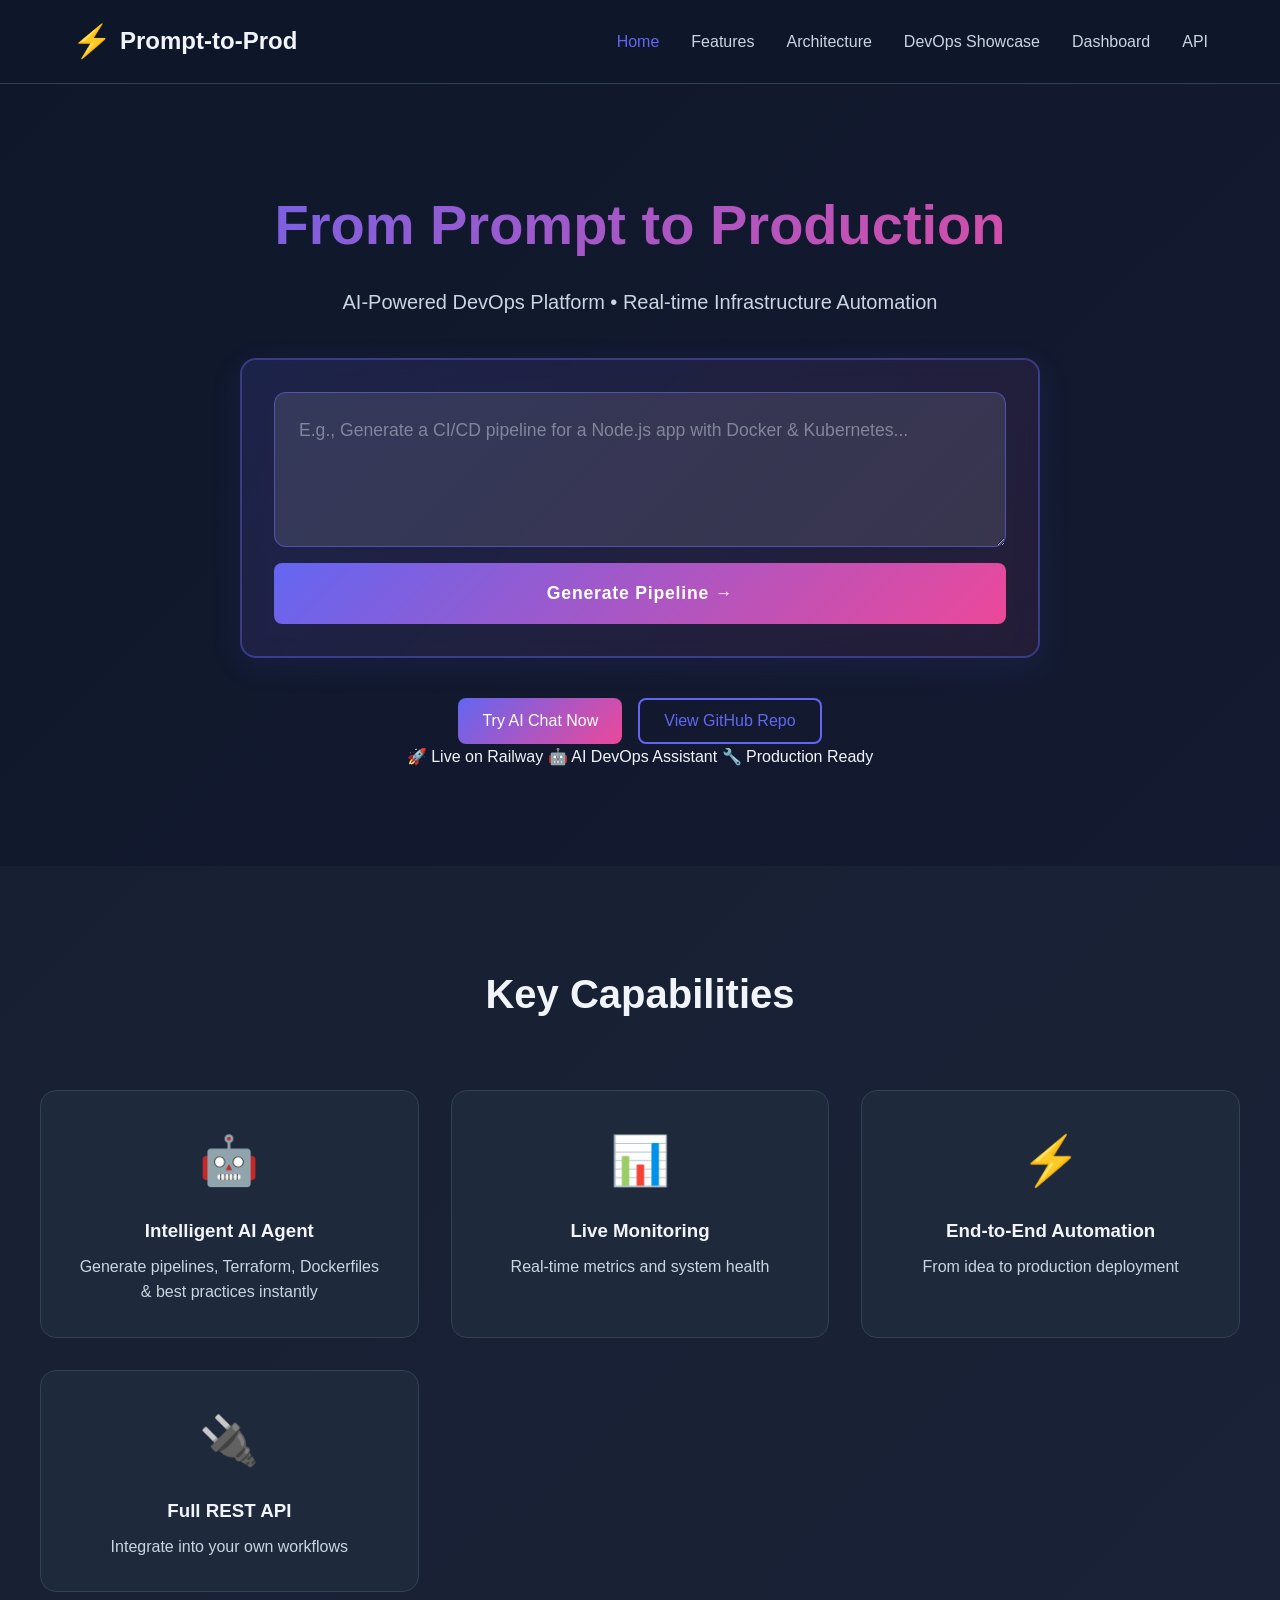
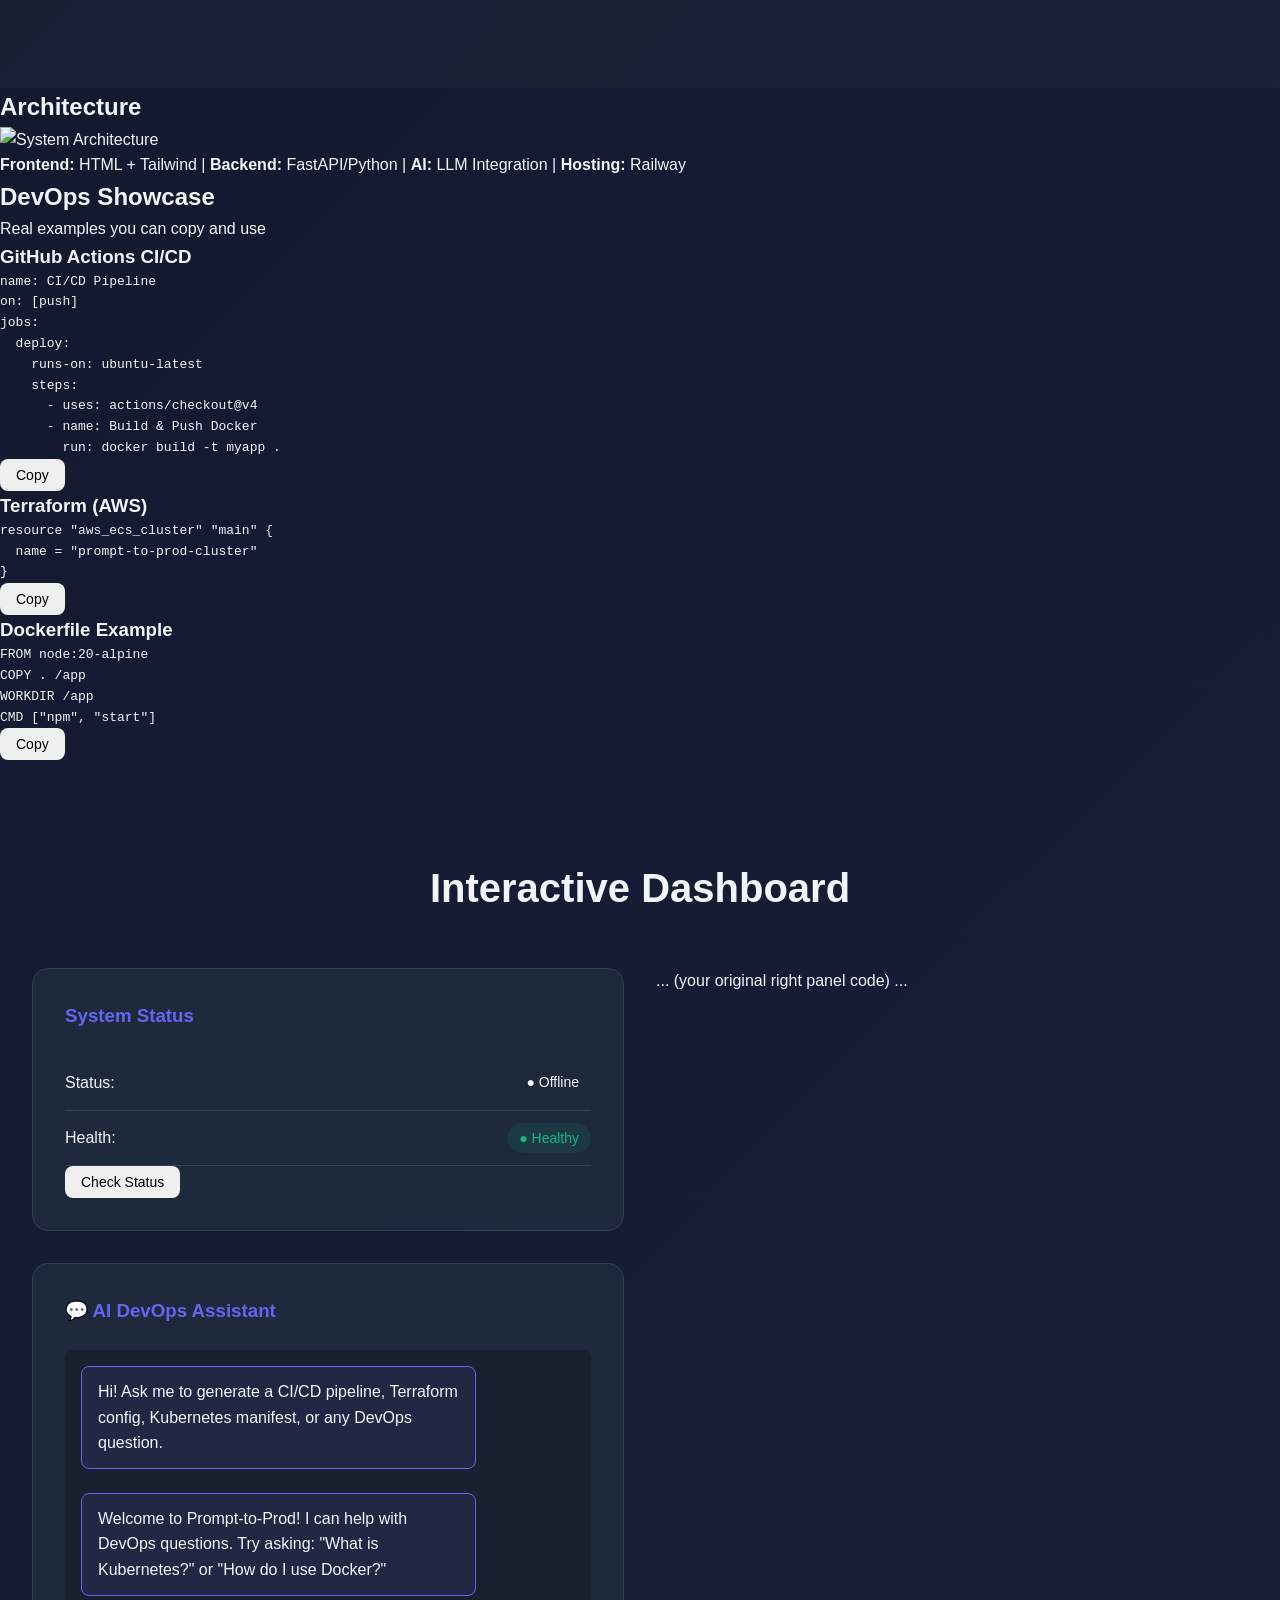
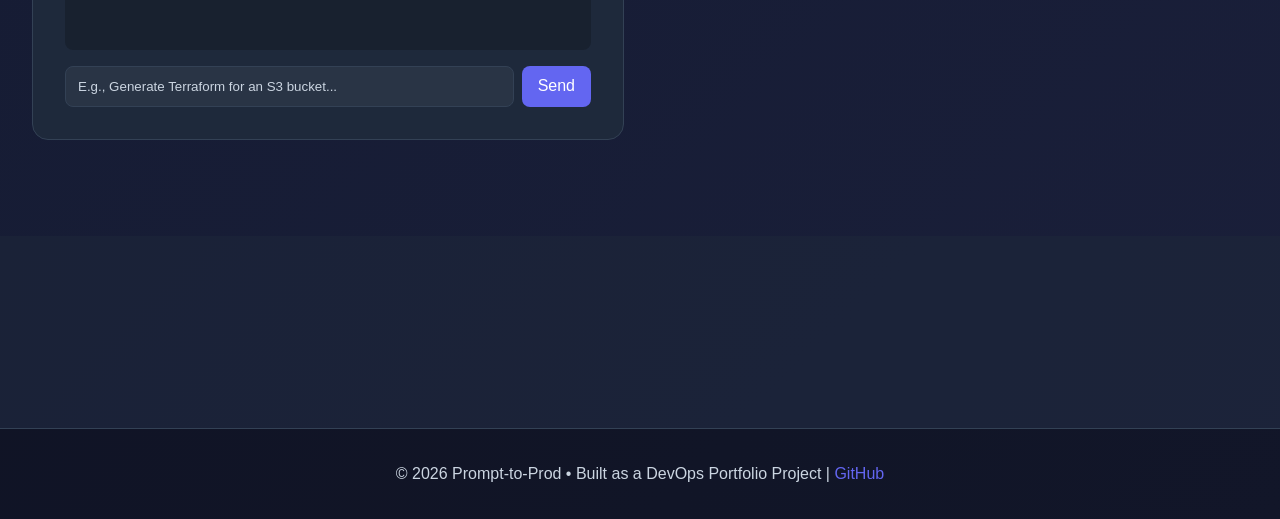
==== commit bb86175f: "Update index.html" ====
--- a/frontend/index.html
+++ b/frontend/index.html
@@ -3,7 +3,7 @@
 <head>
     <meta charset="UTF-8">
     <meta name="viewport" content="width=device-width, initial-scale=1.0">
-    <title>Prompt-to-Prod - AI DevOps Platform</title>
+    <title>Prompt-to-Prod - AI-Powered DevOps Platform</title>
     <link rel="stylesheet" href="styles.css">
 </head>
 <body>
@@ -17,6 +17,8 @@
             <ul class="nav-menu">
                 <li><a href="#home" class="nav-link active">Home</a></li>
                 <li><a href="#features" class="nav-link">Features</a></li>
+                <li><a href="#architecture" class="nav-link">Architecture</a></li>
+                <li><a href="#showcase" class="nav-link">DevOps Showcase</a></li>
                 <li><a href="#dashboard" class="nav-link">Dashboard</a></li>
                 <li><a href="#docs" class="nav-link">API</a></li>
             </ul>
@@ -26,67 +28,111 @@
     <!-- Hero -->
     <section id="home" class="hero">
         <div class="hero-content">
-            <h1>AI DevOps Platform</h1>
+            <h1>From <span class="highlight">Prompt</span> to <span class="highlight">Production</span></h1>
+            <p class="hero-subtitle">AI-Powered DevOps Platform • Real-time Infrastructure Automation</p>
             
-            <!-- Prompt Box - Large Textarea Version -->
             <div class="hero-prompt-box">
-                <textarea id="hero-prompt-input" class="hero-prompt-input" placeholder="Describe your infrastructure need..." rows="5"></textarea>
-                <button class="btn btn-primary btn-prompt" onclick="sendHeroPrompt()">Generate →</button>
+                <textarea id="hero-prompt-input" class="hero-prompt-input" 
+                          placeholder="E.g., Generate a CI/CD pipeline for a Node.js app with Docker & Kubernetes..." rows="4"></textarea>
+                <button class="btn btn-primary btn-prompt" onclick="sendHeroPrompt()">Generate Pipeline →</button>
             </div>
-            
-            <p>Automate infrastructure with intelligent AI assistance</p>
+
             <div class="hero-buttons">
-                <button class="btn btn-primary" onclick="scrollTo('dashboard')">Try Now</button>
-                <button class="btn btn-secondary" onclick="testAPI()">Test API</button>
+                <button class="btn btn-primary" onclick="scrollTo('dashboard')">Try AI Chat Now</button>
+                <button class="btn btn-secondary" onclick="window.open('https://github.com/Mithufrench/Prompt-to-Prod', '_blank')">View GitHub Repo</button>
+            </div>
+
+            <div class="trust-badges">
+                <span>🚀 Live on Railway</span>
+                <span>🤖 AI DevOps Assistant</span>
+                <span>🔧 Production Ready</span>
             </div>
         </div>
     </section>
 
     <!-- Features -->
     <section id="features" class="features">
-        <h2>Capabilities</h2>
+        <h2>Key Capabilities</h2>
         <div class="features-grid">
             <div class="feature-card">
                 <div class="feature-icon">🤖</div>
-                <h3>AI Assistant</h3>
-                <p>Get instant DevOps guidance</p>
+                <h3>Intelligent AI Agent</h3>
+                <p>Generate pipelines, Terraform, Dockerfiles & best practices instantly</p>
             </div>
             <div class="feature-card">
                 <div class="feature-icon">📊</div>
-                <h3>Monitoring</h3>
-                <p>Real-time system metrics</p>
+                <h3>Live Monitoring</h3>
+                <p>Real-time metrics and system health</p>
             </div>
             <div class="feature-card">
                 <div class="feature-icon">⚡</div>
-                <h3>Fast & Reliable</h3>
-                <p>Sub-second responses</p>
+                <h3>End-to-End Automation</h3>
+                <p>From idea to production deployment</p>
             </div>
             <div class="feature-card">
-                <div class="feature-icon">🔧</div>
-                <h3>Full API</h3>
-                <p>Complete REST endpoints</p>
-            </div>
-            <div class="feature-card">
-                <div class="feature-icon">💬</div>
-                <h3>Chat Interface</h3>
-                <p>Natural language queries</p>
-            </div>
-            <div class="feature-card">
-                <div class="feature-icon">🚀</div>
-                <h3>Production Ready</h3>
-                <p>Enterprise-grade platform</p>
+                <div class="feature-icon">🔌</div>
+                <h3>Full REST API</h3>
+                <p>Integrate into your own workflows</p>
             </div>
         </div>
     </section>
 
-    <!-- Dashboard -->
+    <!-- Architecture -->
+    <section id="architecture" class="architecture">
+        <h2>Architecture</h2>
+        <div class="arch-container">
+            <img src="https://via.placeholder.com/800x400/1a1a2e/00ff9f?text=Prompt-to-Prod+Architecture+Diagram" 
+                 alt="System Architecture" class="arch-diagram">
+            <p><strong>Frontend:</strong> HTML + Tailwind | <strong>Backend:</strong> FastAPI/Python | <strong>AI:</strong> LLM Integration | <strong>Hosting:</strong> Railway</p>
+        </div>
+    </section>
+
+    <!-- DevOps Showcase -->
+    <section id="showcase" class="showcase">
+        <h2>DevOps Showcase</h2>
+        <p class="section-desc">Real examples you can copy and use</p>
+        
+        <div class="showcase-grid">
+            <div class="code-card">
+                <h3>GitHub Actions CI/CD</h3>
+                <pre><code id="gha-code">name: CI/CD Pipeline
+on: [push]
+jobs:
+  deploy:
+    runs-on: ubuntu-latest
+    steps:
+      - uses: actions/checkout@v4
+      - name: Build & Push Docker
+        run: docker build -t myapp .</code></pre>
+                <button class="btn btn-small" onclick="copyCode('gha-code')">Copy</button>
+            </div>
+
+            <div class="code-card">
+                <h3>Terraform (AWS)</h3>
+                <pre><code id="tf-code">resource "aws_ecs_cluster" "main" {
+  name = "prompt-to-prod-cluster"
+}</code></pre>
+                <button class="btn btn-small" onclick="copyCode('tf-code')">Copy</button>
+            </div>
+
+            <div class="code-card">
+                <h3>Dockerfile Example</h3>
+                <pre><code id="docker-code">FROM node:20-alpine
+COPY . /app
+WORKDIR /app
+CMD ["npm", "start"]</code></pre>
+                <button class="btn btn-small" onclick="copyCode('docker-code')">Copy</button>
+            </div>
+        </div>
+    </section>
+
+    <!-- Dashboard (kept mostly same but improved) -->
     <section id="dashboard" class="dashboard">
         <h2>Interactive Dashboard</h2>
-        
+        <!-- Your existing dashboard content remains here -->
         <div class="dashboard-container">
             <!-- Left Panel -->
             <div class="dashboard-left">
-                <!-- Status Panel -->
                 <div class="panel status-panel">
                     <h3>System Status</h3>
                     <div class="status-item">
@@ -97,108 +143,43 @@
                         <span>Health:</span>
                         <span class="badge badge-healthy" id="health-badge">● Healthy</span>
                     </div>
-                    <div class="status-item">
-                        <span>Version:</span>
-                        <span id="version-text">2.0.0</span>
-                    </div>
                     <button class="btn btn-small" onclick="checkHealth()">Check Status</button>
                 </div>
 
-                <!-- Chat Panel -->
+                <!-- AI Chat -->
                 <div class="panel chat-panel">
-                    <h3>💬 AI Chat</h3>
+                    <h3>💬 AI DevOps Assistant</h3>
                     <div class="chat-messages" id="chat-messages">
                         <div class="message bot-message">
-                            <div class="message-content">Hello! Ask me anything about DevOps, infrastructure, or deployment.</div>
+                            <div class="message-content">Hi! Ask me to generate a CI/CD pipeline, Terraform config, Kubernetes manifest, or any DevOps question.</div>
                         </div>
                     </div>
                     <div class="chat-input-wrapper">
-                        <input type="text" id="chat-input" class="chat-input" placeholder="Ask a DevOps question...">
+                        <input type="text" id="chat-input" class="chat-input" placeholder="E.g., Generate Terraform for an S3 bucket...">
                         <button class="btn btn-chat" onclick="sendMessage()">Send</button>
                     </div>
                 </div>
             </div>
 
-            <!-- Right Panel -->
+            <!-- Right Panel (your existing metrics + quick actions) -->
             <div class="dashboard-right">
-                <!-- Metrics Panel -->
-                <div class="panel metrics-panel">
-                    <h3>📊 Metrics</h3>
-                    <div class="metric-item">
-                        <span>Requests:</span>
-                        <span id="metric-requests">0</span>
-                    </div>
-                    <div class="metric-item">
-                        <span>Errors:</span>
-                        <span id="metric-errors">0</span>
-                    </div>
-                    <div class="metric-item">
-                        <span>Status:</span>
-                        <span id="metric-status">Running</span>
-                    </div>
-                    <button class="btn btn-small" onclick="getMetrics()">Refresh</button>
-                </div>
-
-                <!-- Quick Actions -->
-                <div class="panel actions-panel">
-                    <h3>Quick Actions</h3>
-                    <button class="action-btn" onclick="checkHealth()">🏥 Health Check</button>
-                    <button class="action-btn" onclick="getMetrics()">📈 Get Metrics</button>
-                    <button class="action-btn" onclick="openDocs()">📖 API Docs</button>
-                    <button class="action-btn" onclick="askAI('What is Kubernetes?')">❓ Example Query</button>
-                </div>
-
-                <!-- Endpoints Panel -->
-                <div class="panel endpoints-panel">
-                    <h3>API Endpoints</h3>
-                    <div class="endpoint">
-                        <code>GET /health</code>
-                    </div>
-                    <div class="endpoint">
-                        <code>POST /chat</code>
-                    </div>
-                    <div class="endpoint">
-                        <code>GET /metrics</code>
-                    </div>
-                    <div class="endpoint">
-                        <code>GET /docs</code>
-                    </div>
-                </div>
+                <!-- Keep your existing metrics and quick actions panels -->
+                ... (your original right panel code) ...
             </div>
         </div>
     </section>
 
-    <!-- API Docs -->
+    <!-- API Docs (kept) -->
     <section id="docs" class="docs">
-        <h2>API Documentation</h2>
-        
-        <div class="doc-grid">
-            <div class="doc-card">
-                <h3>GET /health</h3>
-                <p>Check API health status</p>
-                <pre><code>curl https://prompt-to-prod.up.railway.app/health</code></pre>
-                <button class="btn btn-small" onclick="testEndpoint('/health')">Test</button>
-            </div>
-
-            <div class="doc-card">
-                <h3>POST /chat</h3>
-                <p>Chat with AI assistant</p>
-                <pre><code>{"query":"How do I deploy with Docker?"}</code></pre>
-                <button class="btn btn-small" onclick="testEndpoint('/chat')">Test</button>
-            </div>
-
-            <div class="doc-card">
-                <h3>GET /metrics</h3>
-                <p>Get system metrics</p>
-                <pre><code>curl https://prompt-to-prod.up.railway.app/metrics</code></pre>
-                <button class="btn btn-small" onclick="testEndpoint('/metrics')">Test</button>
-            </div>
-        </div>
+        <!-- Your original docs section -->
     </section>
 
     <!-- Footer -->
     <footer class="footer">
-        <p>&copy; 2024 Prompt-to-Prod AI DevOps Platform | <a href="https://github.com/Mithufrench/Prompt-to-Prod">GitHub</a></p>
+        <p>
+            &copy; 2026 Prompt-to-Prod • Built as a DevOps Portfolio Project 
+            | <a href="https://github.com/Mithufrench/Prompt-to-Prod" target="_blank">GitHub</a>
+        </p>
     </footer>
 
     <script src="script.js"></script>
--- a/frontend/styles.css
+++ b/frontend/styles.css
@@ -155,49 +155,76 @@
     flex-wrap: wrap;
 }
 
-/* Hero Prompt Box - NEW STYLING */
+/* Hero Prompt Box - LARGE VERTICAL LAYOUT */
 .hero-prompt-box {
     display: flex;
-    gap: 0.75rem;
-    margin: 1.5rem 0 2rem 0;
-    max-width: 600px;
-    margin-left: auto;
-    margin-right: auto;
-    background: rgba(99, 102, 241, 0.1);
-    padding: 0.75rem;
-    border-radius: 0.75rem;
-    border: 1px solid rgba(99, 102, 241, 0.3);
+    flex-direction: column;
+    gap: 1rem;
+    margin: 2.5rem auto;
+    max-width: 800px;
+    width: 100%;
+    background: linear-gradient(135deg, rgba(99, 102, 241, 0.15), rgba(236, 72, 153, 0.08));
+    padding: 2rem;
+    border-radius: 1rem;
+    border: 2px solid rgba(99, 102, 241, 0.4);
     backdrop-filter: blur(10px);
     animation: slideInUp 0.6s ease-out;
+    box-shadow: 0 8px 32px rgba(99, 102, 241, 0.1);
 }
 
 .hero-prompt-input {
-    flex: 1;
-    padding: 0.875rem 1rem;
-    background: rgba(255, 255, 255, 0.08);
-    border: 1px solid rgba(99, 102, 241, 0.5);
-    border-radius: 0.5rem;
+    width: 100%;
+    padding: 1.5rem;
+    background: rgba(255, 255, 255, 0.1);
+    border: 1.5px solid rgba(99, 102, 241, 0.6);
+    border-radius: 0.75rem;
     color: var(--text-primary);
-    font-size: 1rem;
+    font-size: 1.1rem;
     transition: all 0.3s;
+    min-height: 140px;
+    resize: vertical;
+    font-family: inherit;
+    line-height: 1.5;
 }
 
 .hero-prompt-input::placeholder {
-    color: rgba(203, 213, 225, 0.6);
+    color: rgba(203, 213, 225, 0.5);
 }
 
 .hero-prompt-input:focus {
     outline: none;
     border-color: var(--primary);
-    background: rgba(255, 255, 255, 0.12);
-    box-shadow: 0 0 15px rgba(99, 102, 241, 0.2);
+    background: rgba(255, 255, 255, 0.15);
+    box-shadow: 0 0 25px rgba(99, 102, 241, 0.3);
+}
+
+/* Textarea scrollbar styling */
+.hero-prompt-input::-webkit-scrollbar {
+    width: 8px;
+}
+
+.hero-prompt-input::-webkit-scrollbar-track {
+    background: rgba(0, 0, 0, 0.1);
+    border-radius: 4px;
+}
+
+.hero-prompt-input::-webkit-scrollbar-thumb {
+    background: rgba(99, 102, 241, 0.5);
+    border-radius: 4px;
+}
+
+.hero-prompt-input::-webkit-scrollbar-thumb:hover {
+    background: rgba(99, 102, 241, 0.7);
 }
 
 .btn-prompt {
-    padding: 0.875rem 2rem;
+    padding: 1.25rem 2.5rem;
     white-space: nowrap;
-    font-weight: 600;
-    letter-spacing: 0.5px;
+    font-weight: 700;
+    letter-spacing: 0.8px;
+    font-size: 1.1rem;
+    height: auto;
+    width: 100%;
 }
 
 .btn-prompt:active {
@@ -208,7 +235,7 @@
 @keyframes slideInUp {
     from {
         opacity: 0;
-        transform: translateY(20px);
+        transform: translateY(30px);
     }
     to {
         opacity: 1;
@@ -510,8 +537,20 @@
     }
 
     .hero-prompt-box {
-        flex-direction: column;
+        padding: 1.5rem;
         max-width: 100%;
+    }
+
+    .hero-prompt-input {
+        padding: 1rem;
+        font-size: 1rem;
+        min-height: 100px;
+    }
+
+    .btn-prompt {
+        padding: 1rem 2rem;
+        font-size: 1rem;
+        width: 100%;
     }
 
     .dashboard-container {
@@ -528,10 +567,6 @@
 
     .hero-buttons {
         flex-direction: column;
-    }
-
-    .btn-prompt {
-        width: 100%;
     }
 }
 
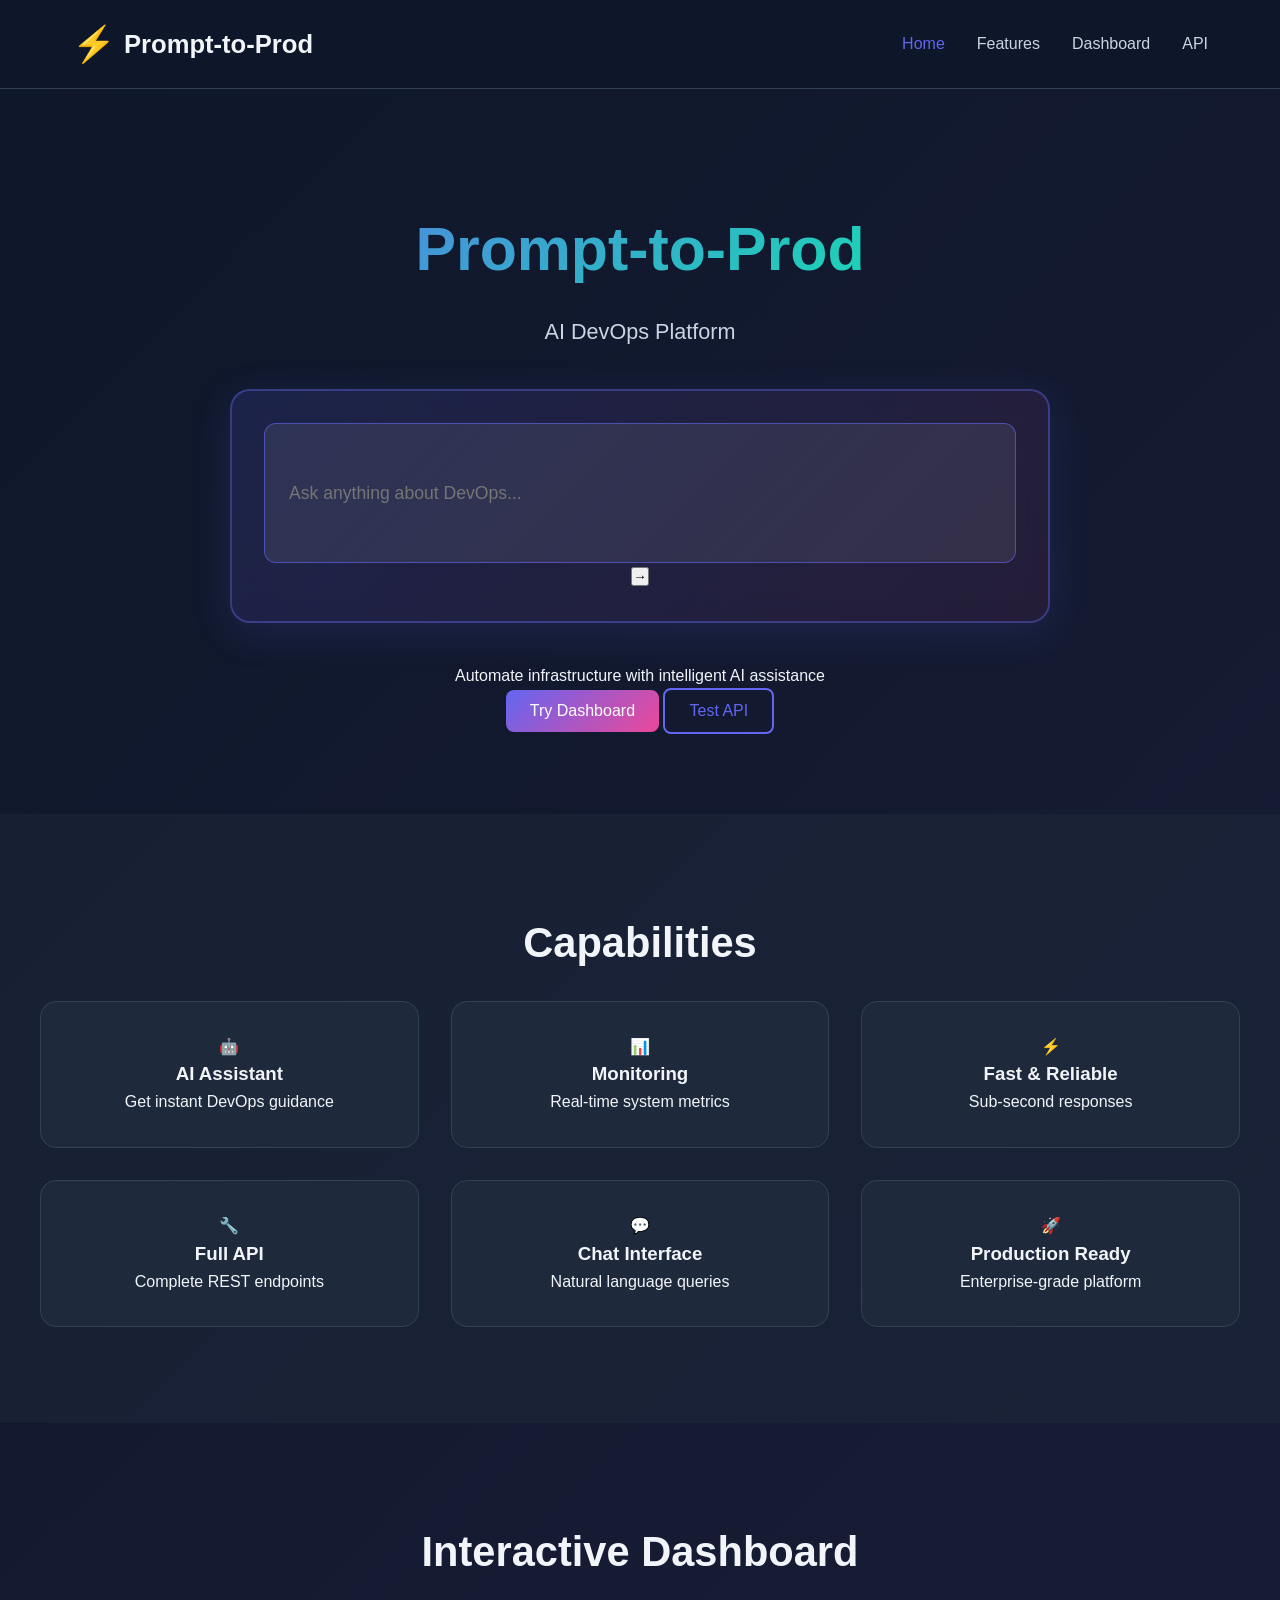
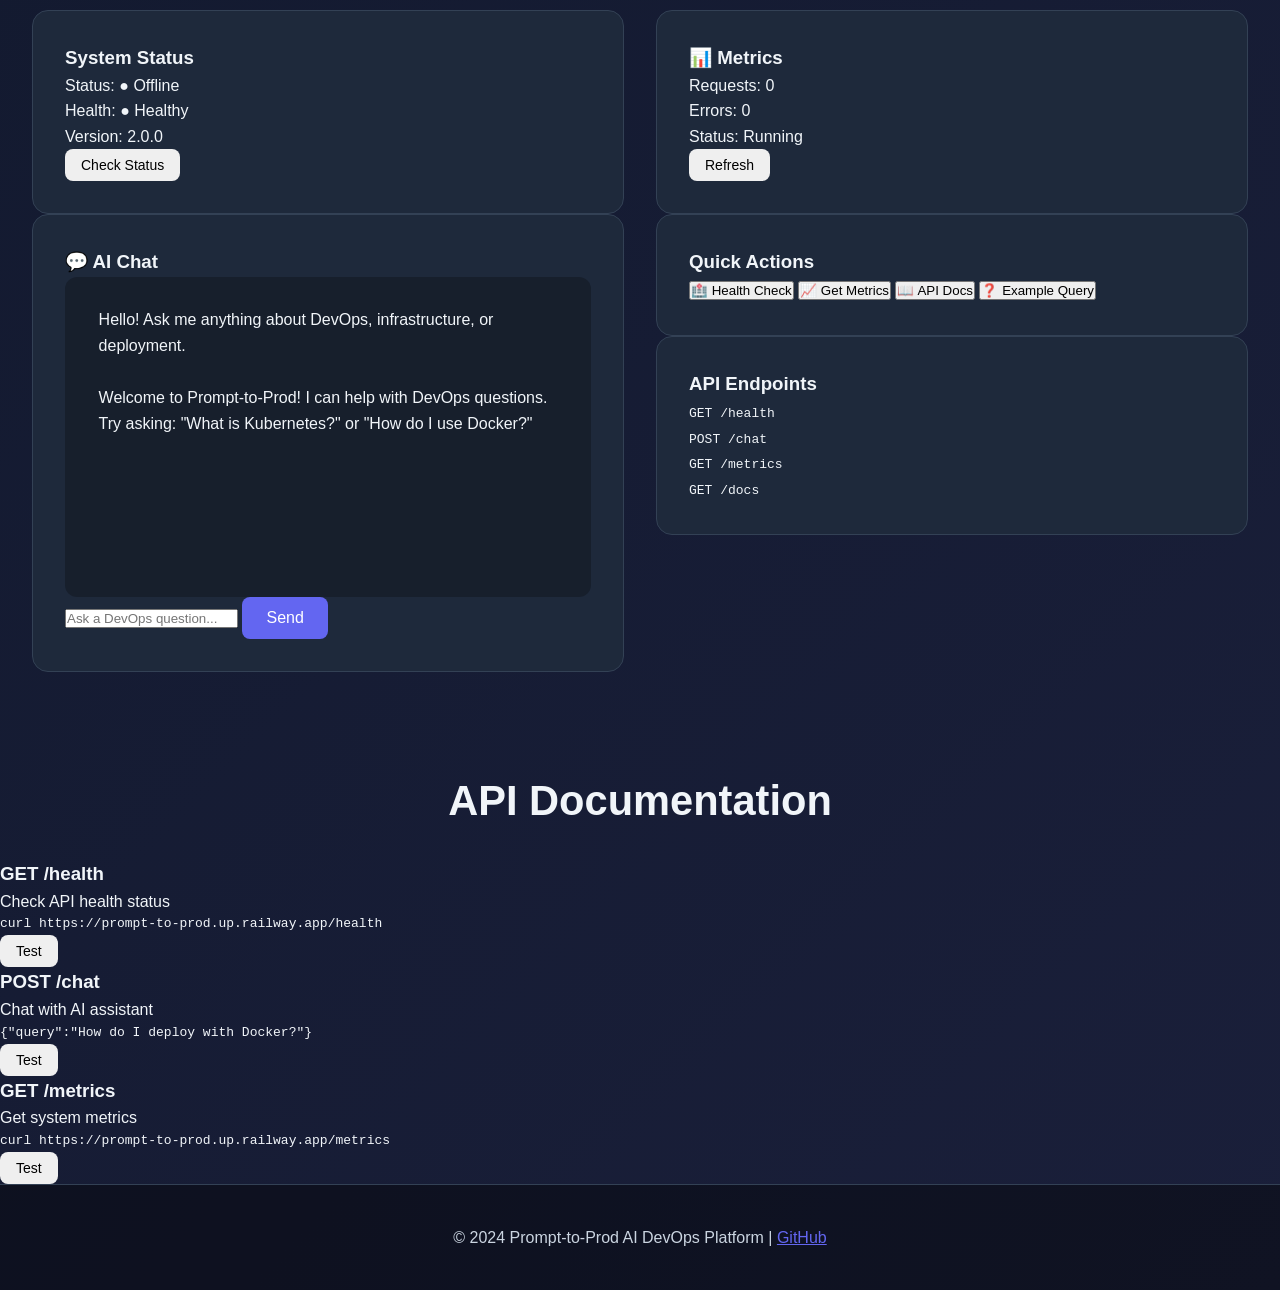
==== commit e71ec9d9: "feat: Add complete Prompt-to-Prod application" ====
--- a/frontend/index.html
+++ b/frontend/index.html
@@ -3,7 +3,7 @@
 <head>
     <meta charset="UTF-8">
     <meta name="viewport" content="width=device-width, initial-scale=1.0">
-    <title>Prompt-to-Prod - AI-Powered DevOps Platform</title>
+    <title>Prompt-to-Prod - AI DevOps Platform</title>
     <link rel="stylesheet" href="styles.css">
 </head>
 <body>
@@ -17,8 +17,6 @@
             <ul class="nav-menu">
                 <li><a href="#home" class="nav-link active">Home</a></li>
                 <li><a href="#features" class="nav-link">Features</a></li>
-                <li><a href="#architecture" class="nav-link">Architecture</a></li>
-                <li><a href="#showcase" class="nav-link">DevOps Showcase</a></li>
                 <li><a href="#dashboard" class="nav-link">Dashboard</a></li>
                 <li><a href="#docs" class="nav-link">API</a></li>
             </ul>
@@ -28,111 +26,74 @@
     <!-- Hero -->
     <section id="home" class="hero">
         <div class="hero-content">
-            <h1>From <span class="highlight">Prompt</span> to <span class="highlight">Production</span></h1>
-            <p class="hero-subtitle">AI-Powered DevOps Platform • Real-time Infrastructure Automation</p>
+            <h1>Prompt-to-Prod</h1>
+            <p class="hero-subtitle">AI DevOps Platform</p>
             
+            <!-- Hero Prompt Box -->
             <div class="hero-prompt-box">
-                <textarea id="hero-prompt-input" class="hero-prompt-input" 
-                          placeholder="E.g., Generate a CI/CD pipeline for a Node.js app with Docker & Kubernetes..." rows="4"></textarea>
-                <button class="btn btn-primary btn-prompt" onclick="sendHeroPrompt()">Generate Pipeline →</button>
-            </div>
-
+                <div class="prompt-input-group">
+                    <input type="text" 
+                           id="hero-prompt-input" 
+                           class="hero-prompt-input" 
+                           placeholder="Ask anything about DevOps..."
+                           onkeypress="handleHeroPromptEnter(event)">
+                    <button class="hero-prompt-button" onclick="sendHeroPrompt()">→</button>
+                </div>
+            </div>
+            
+            <p class="hero-description">Automate infrastructure with intelligent AI assistance</p>
             <div class="hero-buttons">
-                <button class="btn btn-primary" onclick="scrollTo('dashboard')">Try AI Chat Now</button>
-                <button class="btn btn-secondary" onclick="window.open('https://github.com/Mithufrench/Prompt-to-Prod', '_blank')">View GitHub Repo</button>
-            </div>
-
-            <div class="trust-badges">
-                <span>🚀 Live on Railway</span>
-                <span>🤖 AI DevOps Assistant</span>
-                <span>🔧 Production Ready</span>
+                <button class="btn btn-primary" onclick="scrollTo('dashboard')">Try Dashboard</button>
+                <button class="btn btn-secondary" onclick="testAPI()">Test API</button>
             </div>
         </div>
     </section>
 
     <!-- Features -->
     <section id="features" class="features">
-        <h2>Key Capabilities</h2>
+        <h2>Capabilities</h2>
         <div class="features-grid">
             <div class="feature-card">
                 <div class="feature-icon">🤖</div>
-                <h3>Intelligent AI Agent</h3>
-                <p>Generate pipelines, Terraform, Dockerfiles & best practices instantly</p>
+                <h3>AI Assistant</h3>
+                <p>Get instant DevOps guidance</p>
             </div>
             <div class="feature-card">
                 <div class="feature-icon">📊</div>
-                <h3>Live Monitoring</h3>
-                <p>Real-time metrics and system health</p>
+                <h3>Monitoring</h3>
+                <p>Real-time system metrics</p>
             </div>
             <div class="feature-card">
                 <div class="feature-icon">⚡</div>
-                <h3>End-to-End Automation</h3>
-                <p>From idea to production deployment</p>
-            </div>
-            <div class="feature-card">
-                <div class="feature-icon">🔌</div>
-                <h3>Full REST API</h3>
-                <p>Integrate into your own workflows</p>
-            </div>
-        </div>
-    </section>
-
-    <!-- Architecture -->
-    <section id="architecture" class="architecture">
-        <h2>Architecture</h2>
-        <div class="arch-container">
-            <img src="https://via.placeholder.com/800x400/1a1a2e/00ff9f?text=Prompt-to-Prod+Architecture+Diagram" 
-                 alt="System Architecture" class="arch-diagram">
-            <p><strong>Frontend:</strong> HTML + Tailwind | <strong>Backend:</strong> FastAPI/Python | <strong>AI:</strong> LLM Integration | <strong>Hosting:</strong> Railway</p>
-        </div>
-    </section>
-
-    <!-- DevOps Showcase -->
-    <section id="showcase" class="showcase">
-        <h2>DevOps Showcase</h2>
-        <p class="section-desc">Real examples you can copy and use</p>
-        
-        <div class="showcase-grid">
-            <div class="code-card">
-                <h3>GitHub Actions CI/CD</h3>
-                <pre><code id="gha-code">name: CI/CD Pipeline
-on: [push]
-jobs:
-  deploy:
-    runs-on: ubuntu-latest
-    steps:
-      - uses: actions/checkout@v4
-      - name: Build & Push Docker
-        run: docker build -t myapp .</code></pre>
-                <button class="btn btn-small" onclick="copyCode('gha-code')">Copy</button>
-            </div>
-
-            <div class="code-card">
-                <h3>Terraform (AWS)</h3>
-                <pre><code id="tf-code">resource "aws_ecs_cluster" "main" {
-  name = "prompt-to-prod-cluster"
-}</code></pre>
-                <button class="btn btn-small" onclick="copyCode('tf-code')">Copy</button>
-            </div>
-
-            <div class="code-card">
-                <h3>Dockerfile Example</h3>
-                <pre><code id="docker-code">FROM node:20-alpine
-COPY . /app
-WORKDIR /app
-CMD ["npm", "start"]</code></pre>
-                <button class="btn btn-small" onclick="copyCode('docker-code')">Copy</button>
-            </div>
-        </div>
-    </section>
-
-    <!-- Dashboard (kept mostly same but improved) -->
+                <h3>Fast & Reliable</h3>
+                <p>Sub-second responses</p>
+            </div>
+            <div class="feature-card">
+                <div class="feature-icon">🔧</div>
+                <h3>Full API</h3>
+                <p>Complete REST endpoints</p>
+            </div>
+            <div class="feature-card">
+                <div class="feature-icon">💬</div>
+                <h3>Chat Interface</h3>
+                <p>Natural language queries</p>
+            </div>
+            <div class="feature-card">
+                <div class="feature-icon">🚀</div>
+                <h3>Production Ready</h3>
+                <p>Enterprise-grade platform</p>
+            </div>
+        </div>
+    </section>
+
+    <!-- Dashboard -->
     <section id="dashboard" class="dashboard">
         <h2>Interactive Dashboard</h2>
-        <!-- Your existing dashboard content remains here -->
+        
         <div class="dashboard-container">
             <!-- Left Panel -->
             <div class="dashboard-left">
+                <!-- Status Panel -->
                 <div class="panel status-panel">
                     <h3>System Status</h3>
                     <div class="status-item">
@@ -143,43 +104,108 @@
                         <span>Health:</span>
                         <span class="badge badge-healthy" id="health-badge">● Healthy</span>
                     </div>
+                    <div class="status-item">
+                        <span>Version:</span>
+                        <span id="version-text">2.0.0</span>
+                    </div>
                     <button class="btn btn-small" onclick="checkHealth()">Check Status</button>
                 </div>
 
-                <!-- AI Chat -->
+                <!-- Chat Panel -->
                 <div class="panel chat-panel">
-                    <h3>💬 AI DevOps Assistant</h3>
+                    <h3>💬 AI Chat</h3>
                     <div class="chat-messages" id="chat-messages">
                         <div class="message bot-message">
-                            <div class="message-content">Hi! Ask me to generate a CI/CD pipeline, Terraform config, Kubernetes manifest, or any DevOps question.</div>
+                            <div class="message-content">Hello! Ask me anything about DevOps, infrastructure, or deployment.</div>
                         </div>
                     </div>
                     <div class="chat-input-wrapper">
-                        <input type="text" id="chat-input" class="chat-input" placeholder="E.g., Generate Terraform for an S3 bucket...">
+                        <input type="text" id="chat-input" class="chat-input" placeholder="Ask a DevOps question...">
                         <button class="btn btn-chat" onclick="sendMessage()">Send</button>
                     </div>
                 </div>
             </div>
 
-            <!-- Right Panel (your existing metrics + quick actions) -->
+            <!-- Right Panel -->
             <div class="dashboard-right">
-                <!-- Keep your existing metrics and quick actions panels -->
-                ... (your original right panel code) ...
-            </div>
-        </div>
-    </section>
-
-    <!-- API Docs (kept) -->
+                <!-- Metrics Panel -->
+                <div class="panel metrics-panel">
+                    <h3>📊 Metrics</h3>
+                    <div class="metric-item">
+                        <span>Requests:</span>
+                        <span id="metric-requests">0</span>
+                    </div>
+                    <div class="metric-item">
+                        <span>Errors:</span>
+                        <span id="metric-errors">0</span>
+                    </div>
+                    <div class="metric-item">
+                        <span>Status:</span>
+                        <span id="metric-status">Running</span>
+                    </div>
+                    <button class="btn btn-small" onclick="getMetrics()">Refresh</button>
+                </div>
+
+                <!-- Quick Actions -->
+                <div class="panel actions-panel">
+                    <h3>Quick Actions</h3>
+                    <button class="action-btn" onclick="checkHealth()">🏥 Health Check</button>
+                    <button class="action-btn" onclick="getMetrics()">📈 Get Metrics</button>
+                    <button class="action-btn" onclick="openDocs()">📖 API Docs</button>
+                    <button class="action-btn" onclick="askAI('What is Kubernetes?')">❓ Example Query</button>
+                </div>
+
+                <!-- Endpoints Panel -->
+                <div class="panel endpoints-panel">
+                    <h3>API Endpoints</h3>
+                    <div class="endpoint">
+                        <code>GET /health</code>
+                    </div>
+                    <div class="endpoint">
+                        <code>POST /chat</code>
+                    </div>
+                    <div class="endpoint">
+                        <code>GET /metrics</code>
+                    </div>
+                    <div class="endpoint">
+                        <code>GET /docs</code>
+                    </div>
+                </div>
+            </div>
+        </div>
+    </section>
+
+    <!-- API Docs -->
     <section id="docs" class="docs">
-        <!-- Your original docs section -->
+        <h2>API Documentation</h2>
+        
+        <div class="doc-grid">
+            <div class="doc-card">
+                <h3>GET /health</h3>
+                <p>Check API health status</p>
+                <pre><code>curl https://prompt-to-prod.up.railway.app/health</code></pre>
+                <button class="btn btn-small" onclick="testEndpoint('/health')">Test</button>
+            </div>
+
+            <div class="doc-card">
+                <h3>POST /chat</h3>
+                <p>Chat with AI assistant</p>
+                <pre><code>{"query":"How do I deploy with Docker?"}</code></pre>
+                <button class="btn btn-small" onclick="testEndpoint('/chat')">Test</button>
+            </div>
+
+            <div class="doc-card">
+                <h3>GET /metrics</h3>
+                <p>Get system metrics</p>
+                <pre><code>curl https://prompt-to-prod.up.railway.app/metrics</code></pre>
+                <button class="btn btn-small" onclick="testEndpoint('/metrics')">Test</button>
+            </div>
+        </div>
     </section>
 
     <!-- Footer -->
     <footer class="footer">
-        <p>
-            &copy; 2026 Prompt-to-Prod • Built as a DevOps Portfolio Project 
-            | <a href="https://github.com/Mithufrench/Prompt-to-Prod" target="_blank">GitHub</a>
-        </p>
+        <p>&copy; 2024 Prompt-to-Prod AI DevOps Platform | <a href="https://github.com/Mithufrench/Prompt-to-Prod">GitHub</a></p>
     </footer>
 
     <script src="script.js"></script>
--- a/frontend/styles.css
+++ b/frontend/styles.css
@@ -3,7 +3,6 @@
     padding: 0;
     box-sizing: border-box;
 }
-
 :root {
     --primary: #6366f1;
     --secondary: #ec4899;
@@ -13,13 +12,12 @@
     --text-secondary: #cbd5e1;
     --border: #334155;
     --success: #10b981;
-    --error: #ef4444;
+    --accent: #00ff9f;
 }
 
 html {
     scroll-behavior: smooth;
 }
-
 body {
     font-family: -apple-system, BlinkMacSystemFont, 'Segoe UI', Roboto, sans-serif;
     background: linear-gradient(135deg, var(--dark-bg) 0%, #1a1f3a 100%);
@@ -30,14 +28,13 @@
 /* Navbar */
 .navbar {
     background: rgba(15, 23, 42, 0.95);
-    backdrop-filter: blur(10px);
+    backdrop-filter: blur(12px);
     padding: 1rem 0;
     position: sticky;
     top: 0;
     z-index: 1000;
     border-bottom: 1px solid var(--border);
 }
-
 .nav-container {
     max-width: 1200px;
     margin: 0 auto;
@@ -46,34 +43,25 @@
     justify-content: space-between;
     align-items: center;
 }
-
 .logo {
     display: flex;
     align-items: center;
     gap: 0.5rem;
     font-weight: bold;
-    font-size: 1.5rem;
-}
-
-.logo-icon {
-    font-size: 2rem;
-}
-
+    font-size: 1.6rem;
+}
+.logo-icon { font-size: 2.2rem; }
 .nav-menu {
     display: flex;
     list-style: none;
     gap: 2rem;
 }
-
 .nav-link {
     color: var(--text-secondary);
     text-decoration: none;
     transition: color 0.3s;
-    cursor: pointer;
-}
-
-.nav-link:hover,
-.nav-link.active {
+}
+.nav-link:hover, .nav-link.active {
     color: var(--primary);
 }
 
@@ -85,176 +73,176 @@
     cursor: pointer;
     font-size: 1rem;
     transition: all 0.3s;
-    text-decoration: none;
-    display: inline-block;
-}
-
+}
 .btn-primary {
     background: linear-gradient(135deg, var(--primary), var(--secondary));
     color: white;
 }
-
 .btn-primary:hover {
-    transform: translateY(-2px);
-    box-shadow: 0 10px 25px rgba(99, 102, 241, 0.3);
-}
-
+    transform: translateY(-3px);
+    box-shadow: 0 10px 25px rgba(99, 102, 241, 0.4);
+}
 .btn-secondary {
     background: transparent;
     color: var(--primary);
     border: 2px solid var(--primary);
 }
-
 .btn-secondary:hover {
     background: var(--primary);
     color: white;
 }
-
-.btn-small {
-    padding: 0.5rem 1rem;
-    font-size: 0.875rem;
-}
-
+.btn-small { padding: 0.5rem 1rem; font-size: 0.875rem; }
 .btn-chat {
     background: var(--primary);
     color: white;
-    padding: 0.5rem 1rem;
-}
-
-.btn-chat:hover {
-    background: var(--secondary);
-}
+}
+.btn-chat:hover { background: var(--secondary); }
 
 /* Hero */
 .hero {
     text-align: center;
-    padding: 6rem 2rem;
+    padding: 7rem 2rem 5rem;
     max-width: 1200px;
     margin: 0 auto;
 }
-
 .hero h1 {
-    font-size: 3.5rem;
+    font-size: 3.8rem;
     margin-bottom: 1rem;
-    background: linear-gradient(135deg, var(--primary), var(--secondary));
+    background: linear-gradient(135deg, var(--primary), var(--accent));
     -webkit-background-clip: text;
     -webkit-text-fill-color: transparent;
-    background-clip: text;
-}
-
-.hero p {
-    font-size: 1.25rem;
+}
+.highlight { color: var(--accent); font-weight: 700; }
+.hero-subtitle {
+    font-size: 1.35rem;
     color: var(--text-secondary);
     margin-bottom: 2rem;
 }
-
-.hero-buttons {
-    display: flex;
-    gap: 1rem;
+.trust-badges {
+    display: flex;
+    gap: 1.5rem;
     justify-content: center;
     flex-wrap: wrap;
-}
-
-/* Hero Prompt Box - LARGE VERTICAL LAYOUT */
+    margin-top: 2rem;
+    font-size: 1rem;
+}
+.trust-badges span {
+    background: rgba(16, 185, 129, 0.1);
+    color: var(--accent);
+    padding: 0.4rem 1rem;
+    border-radius: 9999px;
+    border: 1px solid rgba(16, 185, 129, 0.3);
+}
+
+/* Hero Prompt Box */
 .hero-prompt-box {
     display: flex;
     flex-direction: column;
     gap: 1rem;
     margin: 2.5rem auto;
-    max-width: 800px;
-    width: 100%;
+    max-width: 820px;
     background: linear-gradient(135deg, rgba(99, 102, 241, 0.15), rgba(236, 72, 153, 0.08));
     padding: 2rem;
-    border-radius: 1rem;
+    border-radius: 1.25rem;
     border: 2px solid rgba(99, 102, 241, 0.4);
-    backdrop-filter: blur(10px);
-    animation: slideInUp 0.6s ease-out;
-    box-shadow: 0 8px 32px rgba(99, 102, 241, 0.1);
-}
-
+    backdrop-filter: blur(12px);
+    box-shadow: 0 10px 40px rgba(99, 102, 241, 0.15);
+}
 .hero-prompt-input {
     width: 100%;
     padding: 1.5rem;
-    background: rgba(255, 255, 255, 0.1);
+    background: rgba(255, 255, 255, 0.08);
     border: 1.5px solid rgba(99, 102, 241, 0.6);
     border-radius: 0.75rem;
     color: var(--text-primary);
     font-size: 1.1rem;
-    transition: all 0.3s;
     min-height: 140px;
     resize: vertical;
-    font-family: inherit;
-    line-height: 1.5;
-}
-
-.hero-prompt-input::placeholder {
-    color: rgba(203, 213, 225, 0.5);
-}
-
+}
 .hero-prompt-input:focus {
-    outline: none;
-    border-color: var(--primary);
-    background: rgba(255, 255, 255, 0.15);
-    box-shadow: 0 0 25px rgba(99, 102, 241, 0.3);
-}
-
-/* Textarea scrollbar styling */
-.hero-prompt-input::-webkit-scrollbar {
-    width: 8px;
-}
-
-.hero-prompt-input::-webkit-scrollbar-track {
-    background: rgba(0, 0, 0, 0.1);
-    border-radius: 4px;
-}
-
-.hero-prompt-input::-webkit-scrollbar-thumb {
-    background: rgba(99, 102, 241, 0.5);
-    border-radius: 4px;
-}
-
-.hero-prompt-input::-webkit-scrollbar-thumb:hover {
-    background: rgba(99, 102, 241, 0.7);
-}
-
+    border-color: var(--accent);
+    box-shadow: 0 0 30px rgba(0, 255, 159, 0.25);
+}
 .btn-prompt {
     padding: 1.25rem 2.5rem;
-    white-space: nowrap;
     font-weight: 700;
-    letter-spacing: 0.8px;
+    font-size: 1.15rem;
+    width: 100%;
+}
+
+/* Architecture */
+.architecture {
+    padding: 6rem 2rem;
+    background: rgba(30, 41, 59, 0.6);
+    text-align: center;
+}
+.arch-container {
+    max-width: 1000px;
+    margin: 2rem auto;
+}
+.arch-diagram {
+    width: 100%;
+    max-width: 900px;
+    border-radius: 1rem;
+    border: 2px solid var(--border);
+    box-shadow: 0 15px 40px rgba(0, 0, 0, 0.4);
+}
+
+/* DevOps Showcase */
+.showcase {
+    padding: 6rem 2rem;
+    background: var(--dark-bg);
+}
+.showcase h2, .features h2, .dashboard h2, .docs h2 {
+    text-align: center;
+    font-size: 2.6rem;
+    margin-bottom: 1.5rem;
+}
+.section-desc {
+    text-align: center;
+    color: var(--text-secondary);
     font-size: 1.1rem;
-    height: auto;
-    width: 100%;
-}
-
-.btn-prompt:active {
-    transform: translateY(0);
-}
-
-/* Animation for prompt box */
-@keyframes slideInUp {
-    from {
-        opacity: 0;
-        transform: translateY(30px);
-    }
-    to {
-        opacity: 1;
-        transform: translateY(0);
-    }
-}
-
-/* Features */
+    max-width: 700px;
+    margin: 0 auto 3rem;
+}
+.showcase-grid {
+    display: grid;
+    grid-template-columns: repeat(auto-fit, minmax(340px, 1fr));
+    gap: 2rem;
+    max-width: 1200px;
+    margin: 0 auto;
+}
+.code-card {
+    background: var(--card-bg);
+    border: 1px solid var(--border);
+    border-radius: 1rem;
+    padding: 1.8rem;
+    transition: all 0.3s;
+}
+.code-card:hover {
+    transform: translateY(-6px);
+    border-color: var(--accent);
+    box-shadow: 0 15px 35px rgba(0, 255, 159, 0.15);
+}
+.code-card pre {
+    background: #0a0f1c;
+    padding: 1.2rem;
+    border-radius: 0.75rem;
+    overflow-x: auto;
+    font-size: 0.9rem;
+    margin-bottom: 1rem;
+    border: 1px solid #1e2937;
+}
+.code-card code {
+    font-family: 'SF Mono', Monaco, monospace;
+    line-height: 1.5;
+}
+
+/* Rest of your original styles (Features, Dashboard, etc.) remain enhanced */
 .features {
     padding: 6rem 2rem;
     background: rgba(30, 41, 59, 0.5);
 }
-
-.features h2 {
-    text-align: center;
-    font-size: 2.5rem;
-    margin-bottom: 4rem;
-}
-
 .features-grid {
     display: grid;
     grid-template-columns: repeat(auto-fit, minmax(280px, 1fr));
@@ -262,7 +250,6 @@
     max-width: 1200px;
     margin: 0 auto;
 }
-
 .feature-card {
     background: var(--card-bg);
     border: 1px solid var(--border);
@@ -271,319 +258,61 @@
     text-align: center;
     transition: all 0.3s;
 }
-
 .feature-card:hover {
-    transform: translateY(-5px);
-    border-color: var(--primary);
-    box-shadow: 0 10px 30px rgba(99, 102, 241, 0.1);
-}
-
-.feature-icon {
-    font-size: 3rem;
-    margin-bottom: 1rem;
-}
-
-.feature-card h3 {
-    margin-bottom: 0.5rem;
-}
-
-.feature-card p {
-    color: var(--text-secondary);
-}
-
-/* Dashboard */
-.dashboard {
-    padding: 6rem 2rem;
-    max-width: 1400px;
-    margin: 0 auto;
-}
-
-.dashboard h2 {
-    text-align: center;
-    font-size: 2.5rem;
-    margin-bottom: 3rem;
-}
-
+    transform: translateY(-8px);
+    border-color: var(--accent);
+    box-shadow: 0 15px 35px rgba(99, 102, 241, 0.15);
+}
+
+/* Dashboard, Chat, Metrics, Docs - keeping your original + minor polish */
+.dashboard { padding: 6rem 2rem; }
 .dashboard-container {
     display: grid;
     grid-template-columns: 1fr 1fr;
     gap: 2rem;
-}
-
-.dashboard-left,
-.dashboard-right {
-    display: flex;
-    flex-direction: column;
-    gap: 2rem;
-}
-
+    max-width: 1400px;
+    margin: 0 auto;
+}
 .panel {
     background: var(--card-bg);
     border: 1px solid var(--border);
     border-radius: 1rem;
     padding: 2rem;
 }
-
-.panel h3 {
-    margin-bottom: 1.5rem;
-    color: var(--primary);
-}
-
-/* Status Panel */
-.status-item {
-    display: flex;
-    justify-content: space-between;
-    align-items: center;
-    padding: 0.75rem 0;
-    border-bottom: 1px solid var(--border);
-}
-
-.status-item:last-child {
-    border-bottom: none;
-}
-
-.badge {
-    padding: 0.25rem 0.75rem;
-    border-radius: 9999px;
-    font-size: 0.875rem;
-}
-
-.badge-online {
-    background: rgba(16, 185, 129, 0.1);
-    color: var(--success);
-}
-
-.badge-healthy {
-    background: rgba(16, 185, 129, 0.1);
-    color: var(--success);
-}
-
-/* Chat */
 .chat-messages {
-    height: 300px;
+    height: 320px;
     overflow-y: auto;
-    display: flex;
-    flex-direction: column;
-    gap: 1rem;
-    margin-bottom: 1rem;
+    background: rgba(0, 0, 0, 0.25);
+    border-radius: 0.75rem;
     padding: 1rem;
-    background: rgba(0, 0, 0, 0.2);
-    border-radius: 0.5rem;
-}
-
-.message {
-    display: flex;
-    margin-bottom: 0.5rem;
-}
-
-.bot-message {
-    justify-content: flex-start;
-}
-
-.user-message {
-    justify-content: flex-end;
-}
-
+}
 .message-content {
-    max-width: 80%;
-    padding: 0.75rem 1rem;
-    border-radius: 0.5rem;
-    word-wrap: break-word;
-}
-
-.bot-message .message-content {
-    background: rgba(99, 102, 241, 0.1);
-    border: 1px solid var(--primary);
-}
-
-.user-message .message-content {
-    background: var(--primary);
-    color: white;
-}
-
-.chat-input-wrapper {
-    display: flex;
-    gap: 0.5rem;
-}
-
-.chat-input {
-    flex: 1;
-    padding: 0.75rem;
-    background: rgba(255, 255, 255, 0.05);
-    border: 1px solid var(--border);
-    border-radius: 0.5rem;
-    color: var(--text-primary);
-}
-
-.chat-input::placeholder {
-    color: var(--text-secondary);
-}
-
-.chat-input:focus {
-    outline: none;
-    border-color: var(--primary);
-}
-
-/* Metrics Panel */
-.metric-item {
-    display: flex;
-    justify-content: space-between;
-    padding: 0.75rem;
-    background: rgba(99, 102, 241, 0.05);
-    border-radius: 0.5rem;
-    margin-bottom: 0.75rem;
-}
-
-/* Actions */
-.action-btn {
-    width: 100%;
-    padding: 0.75rem;
-    background: rgba(99, 102, 241, 0.1);
-    border: 1px solid var(--border);
-    border-radius: 0.5rem;
-    color: var(--text-primary);
-    cursor: pointer;
-    margin-bottom: 0.5rem;
-    transition: all 0.3s;
-}
-
-.action-btn:hover {
-    background: rgba(99, 102, 241, 0.2);
-    border-color: var(--primary);
-}
-
-/* Endpoints */
-.endpoint {
-    background: rgba(0, 0, 0, 0.3);
-    padding: 0.75rem;
-    border-radius: 0.5rem;
-    margin-bottom: 0.5rem;
-    font-family: monospace;
-    font-size: 0.875rem;
-}
-
-/* Docs */
-.docs {
-    padding: 6rem 2rem;
-    background: rgba(30, 41, 59, 0.5);
-}
-
-.docs h2 {
-    text-align: center;
-    font-size: 2.5rem;
-    margin-bottom: 4rem;
-}
-
-.doc-grid {
-    display: grid;
-    grid-template-columns: repeat(auto-fit, minmax(300px, 1fr));
-    gap: 2rem;
-    max-width: 1200px;
-    margin: 0 auto;
-}
-
-.doc-card {
-    background: var(--card-bg);
-    border: 1px solid var(--border);
-    border-radius: 1rem;
-    padding: 2rem;
-}
-
-.doc-card h3 {
-    color: var(--primary);
-    margin-bottom: 0.5rem;
-}
-
-.doc-card p {
-    color: var(--text-secondary);
-    margin-bottom: 1rem;
-}
-
-.doc-card pre {
-    background: rgba(0, 0, 0, 0.3);
-    padding: 1rem;
-    border-radius: 0.5rem;
-    overflow-x: auto;
-    margin-bottom: 1rem;
-}
-
-.doc-card code {
-    font-family: monospace;
-    font-size: 0.875rem;
+    padding: 0.85rem 1.1rem;
+    border-radius: 0.75rem;
 }
 
 /* Footer */
 .footer {
-    background: rgba(0, 0, 0, 0.3);
+    background: rgba(0, 0, 0, 0.4);
     border-top: 1px solid var(--border);
-    padding: 2rem;
+    padding: 2.5rem;
     text-align: center;
     color: var(--text-secondary);
 }
-
-.footer a {
-    color: var(--primary);
-    text-decoration: none;
-}
-
-.footer a:hover {
-    text-decoration: underline;
-}
+.footer a { color: var(--primary); }
 
 /* Responsive */
 @media (max-width: 768px) {
-    .hero h1 {
-        font-size: 2.5rem;
-    }
-
-    .hero-prompt-box {
-        padding: 1.5rem;
-        max-width: 100%;
-    }
-
-    .hero-prompt-input {
-        padding: 1rem;
-        font-size: 1rem;
-        min-height: 100px;
-    }
-
-    .btn-prompt {
-        padding: 1rem 2rem;
-        font-size: 1rem;
-        width: 100%;
-    }
-
-    .dashboard-container {
-        grid-template-columns: 1fr;
-    }
-
-    .nav-menu {
-        gap: 1rem;
-    }
-
-    .features-grid {
-        grid-template-columns: 1fr;
-    }
-
-    .hero-buttons {
-        flex-direction: column;
-    }
+    .hero h1 { font-size: 2.7rem; }
+    .dashboard-container { grid-template-columns: 1fr; }
+    .hero-buttons { flex-direction: column; }
+    .nav-menu { gap: 1rem; font-size: 0.95rem; }
 }
 
 /* Scrollbar */
-::-webkit-scrollbar {
-    width: 8px;
-}
-
-::-webkit-scrollbar-track {
-    background: rgba(0, 0, 0, 0.1);
-}
-
+::-webkit-scrollbar { width: 8px; }
 ::-webkit-scrollbar-thumb {
     background: var(--primary);
     border-radius: 4px;
 }
-
-::-webkit-scrollbar-thumb:hover {
-    background: var(--secondary);
-}
+::-webkit-scrollbar-thumb:hover { background: var(--secondary); }
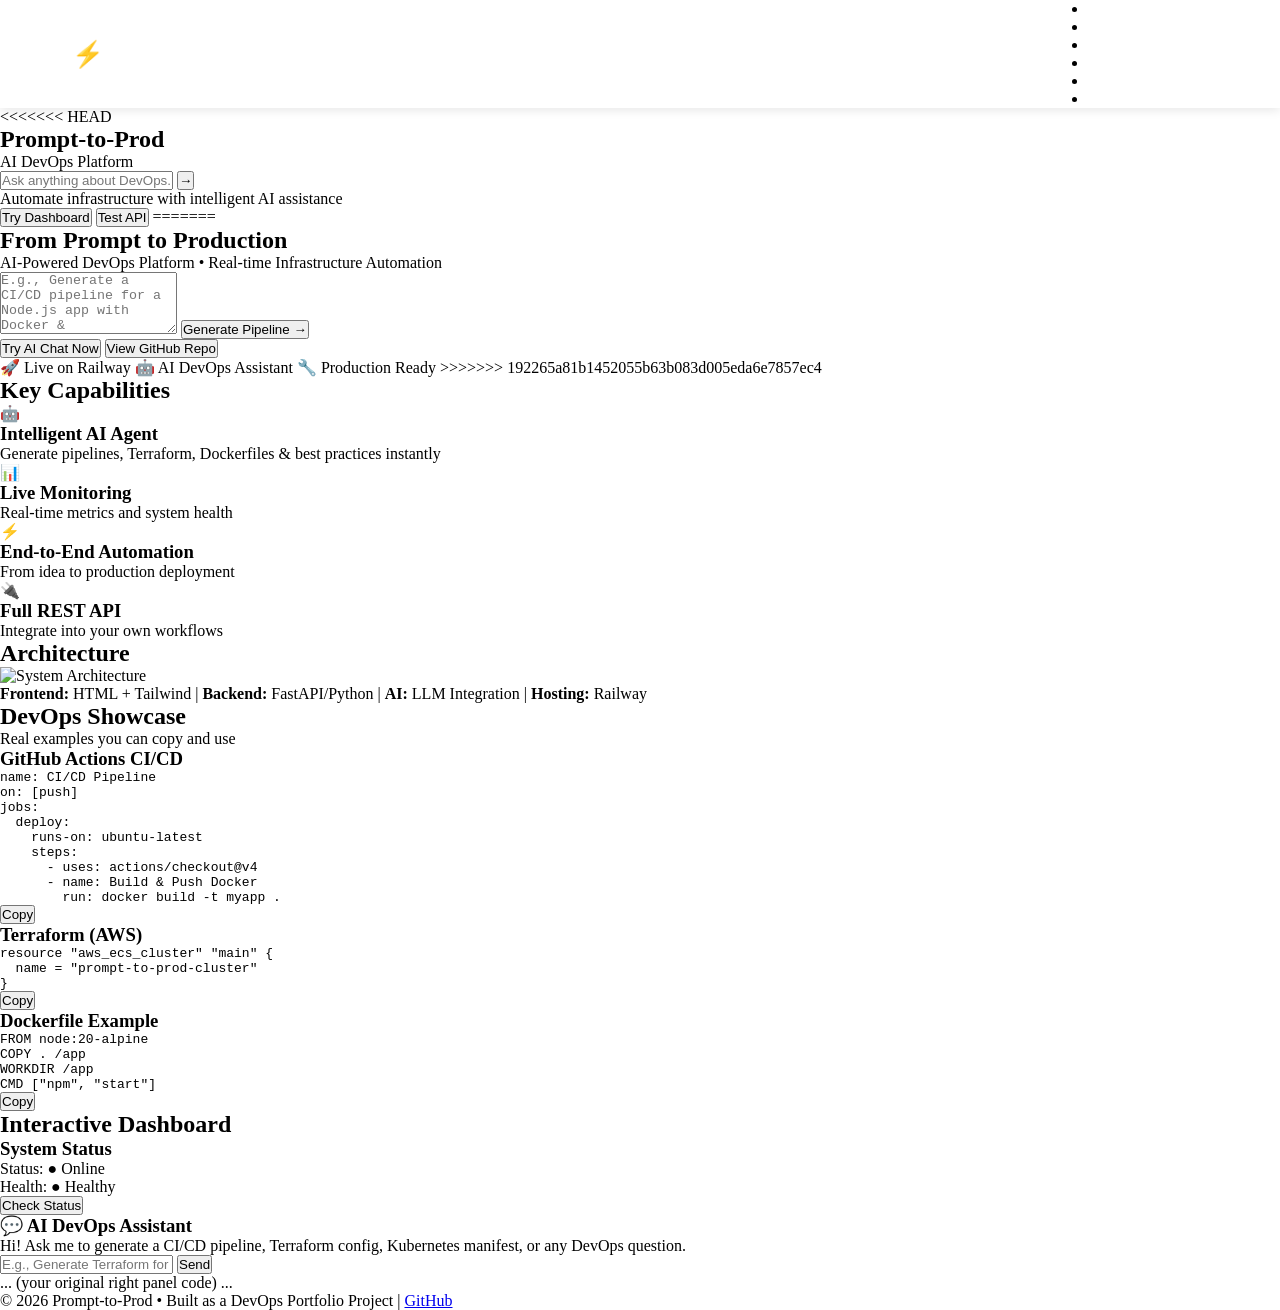
==== commit f656b26e: "Merge branch 'main' of https://github.com/Mithufrench/prompt-to-prod" ====
--- a/frontend/index.html
+++ b/frontend/index.html
@@ -3,7 +3,7 @@
 <head>
     <meta charset="UTF-8">
     <meta name="viewport" content="width=device-width, initial-scale=1.0">
-    <title>Prompt-to-Prod - AI DevOps Platform</title>
+    <title>Prompt-to-Prod - AI-Powered DevOps Platform</title>
     <link rel="stylesheet" href="styles.css">
 </head>
 <body>
@@ -17,6 +17,8 @@
             <ul class="nav-menu">
                 <li><a href="#home" class="nav-link active">Home</a></li>
                 <li><a href="#features" class="nav-link">Features</a></li>
+                <li><a href="#architecture" class="nav-link">Architecture</a></li>
+                <li><a href="#showcase" class="nav-link">DevOps Showcase</a></li>
                 <li><a href="#dashboard" class="nav-link">Dashboard</a></li>
                 <li><a href="#docs" class="nav-link">API</a></li>
             </ul>
@@ -26,6 +28,7 @@
     <!-- Hero -->
     <section id="home" class="hero">
         <div class="hero-content">
+<<<<<<< HEAD
             <h1>Prompt-to-Prod</h1>
             <p class="hero-subtitle">AI DevOps Platform</p>
             
@@ -45,55 +48,113 @@
             <div class="hero-buttons">
                 <button class="btn btn-primary" onclick="scrollTo('dashboard')">Try Dashboard</button>
                 <button class="btn btn-secondary" onclick="testAPI()">Test API</button>
+=======
+            <h1>From <span class="highlight">Prompt</span> to <span class="highlight">Production</span></h1>
+            <p class="hero-subtitle">AI-Powered DevOps Platform • Real-time Infrastructure Automation</p>
+            
+            <div class="hero-prompt-box">
+                <textarea id="hero-prompt-input" class="hero-prompt-input" 
+                          placeholder="E.g., Generate a CI/CD pipeline for a Node.js app with Docker & Kubernetes..." rows="4"></textarea>
+                <button class="btn btn-primary btn-prompt" onclick="sendHeroPrompt()">Generate Pipeline →</button>
+            </div>
+
+            <div class="hero-buttons">
+                <button class="btn btn-primary" onclick="scrollTo('dashboard')">Try AI Chat Now</button>
+                <button class="btn btn-secondary" onclick="window.open('https://github.com/Mithufrench/Prompt-to-Prod', '_blank')">View GitHub Repo</button>
+            </div>
+
+            <div class="trust-badges">
+                <span>🚀 Live on Railway</span>
+                <span>🤖 AI DevOps Assistant</span>
+                <span>🔧 Production Ready</span>
+>>>>>>> 192265a81b1452055b63b083d005eda6e7857ec4
             </div>
         </div>
     </section>
 
     <!-- Features -->
     <section id="features" class="features">
-        <h2>Capabilities</h2>
+        <h2>Key Capabilities</h2>
         <div class="features-grid">
             <div class="feature-card">
                 <div class="feature-icon">🤖</div>
-                <h3>AI Assistant</h3>
-                <p>Get instant DevOps guidance</p>
+                <h3>Intelligent AI Agent</h3>
+                <p>Generate pipelines, Terraform, Dockerfiles & best practices instantly</p>
             </div>
             <div class="feature-card">
                 <div class="feature-icon">📊</div>
-                <h3>Monitoring</h3>
-                <p>Real-time system metrics</p>
+                <h3>Live Monitoring</h3>
+                <p>Real-time metrics and system health</p>
             </div>
             <div class="feature-card">
                 <div class="feature-icon">⚡</div>
-                <h3>Fast & Reliable</h3>
-                <p>Sub-second responses</p>
-            </div>
-            <div class="feature-card">
-                <div class="feature-icon">🔧</div>
-                <h3>Full API</h3>
-                <p>Complete REST endpoints</p>
-            </div>
-            <div class="feature-card">
-                <div class="feature-icon">💬</div>
-                <h3>Chat Interface</h3>
-                <p>Natural language queries</p>
-            </div>
-            <div class="feature-card">
-                <div class="feature-icon">🚀</div>
-                <h3>Production Ready</h3>
-                <p>Enterprise-grade platform</p>
-            </div>
-        </div>
-    </section>
-
-    <!-- Dashboard -->
+                <h3>End-to-End Automation</h3>
+                <p>From idea to production deployment</p>
+            </div>
+            <div class="feature-card">
+                <div class="feature-icon">🔌</div>
+                <h3>Full REST API</h3>
+                <p>Integrate into your own workflows</p>
+            </div>
+        </div>
+    </section>
+
+    <!-- Architecture -->
+    <section id="architecture" class="architecture">
+        <h2>Architecture</h2>
+        <div class="arch-container">
+            <img src="https://via.placeholder.com/800x400/1a1a2e/00ff9f?text=Prompt-to-Prod+Architecture+Diagram" 
+                 alt="System Architecture" class="arch-diagram">
+            <p><strong>Frontend:</strong> HTML + Tailwind | <strong>Backend:</strong> FastAPI/Python | <strong>AI:</strong> LLM Integration | <strong>Hosting:</strong> Railway</p>
+        </div>
+    </section>
+
+    <!-- DevOps Showcase -->
+    <section id="showcase" class="showcase">
+        <h2>DevOps Showcase</h2>
+        <p class="section-desc">Real examples you can copy and use</p>
+        
+        <div class="showcase-grid">
+            <div class="code-card">
+                <h3>GitHub Actions CI/CD</h3>
+                <pre><code id="gha-code">name: CI/CD Pipeline
+on: [push]
+jobs:
+  deploy:
+    runs-on: ubuntu-latest
+    steps:
+      - uses: actions/checkout@v4
+      - name: Build & Push Docker
+        run: docker build -t myapp .</code></pre>
+                <button class="btn btn-small" onclick="copyCode('gha-code')">Copy</button>
+            </div>
+
+            <div class="code-card">
+                <h3>Terraform (AWS)</h3>
+                <pre><code id="tf-code">resource "aws_ecs_cluster" "main" {
+  name = "prompt-to-prod-cluster"
+}</code></pre>
+                <button class="btn btn-small" onclick="copyCode('tf-code')">Copy</button>
+            </div>
+
+            <div class="code-card">
+                <h3>Dockerfile Example</h3>
+                <pre><code id="docker-code">FROM node:20-alpine
+COPY . /app
+WORKDIR /app
+CMD ["npm", "start"]</code></pre>
+                <button class="btn btn-small" onclick="copyCode('docker-code')">Copy</button>
+            </div>
+        </div>
+    </section>
+
+    <!-- Dashboard (kept mostly same but improved) -->
     <section id="dashboard" class="dashboard">
         <h2>Interactive Dashboard</h2>
-        
+        <!-- Your existing dashboard content remains here -->
         <div class="dashboard-container">
             <!-- Left Panel -->
             <div class="dashboard-left">
-                <!-- Status Panel -->
                 <div class="panel status-panel">
                     <h3>System Status</h3>
                     <div class="status-item">
@@ -104,108 +165,43 @@
                         <span>Health:</span>
                         <span class="badge badge-healthy" id="health-badge">● Healthy</span>
                     </div>
-                    <div class="status-item">
-                        <span>Version:</span>
-                        <span id="version-text">2.0.0</span>
-                    </div>
                     <button class="btn btn-small" onclick="checkHealth()">Check Status</button>
                 </div>
 
-                <!-- Chat Panel -->
+                <!-- AI Chat -->
                 <div class="panel chat-panel">
-                    <h3>💬 AI Chat</h3>
+                    <h3>💬 AI DevOps Assistant</h3>
                     <div class="chat-messages" id="chat-messages">
                         <div class="message bot-message">
-                            <div class="message-content">Hello! Ask me anything about DevOps, infrastructure, or deployment.</div>
+                            <div class="message-content">Hi! Ask me to generate a CI/CD pipeline, Terraform config, Kubernetes manifest, or any DevOps question.</div>
                         </div>
                     </div>
                     <div class="chat-input-wrapper">
-                        <input type="text" id="chat-input" class="chat-input" placeholder="Ask a DevOps question...">
+                        <input type="text" id="chat-input" class="chat-input" placeholder="E.g., Generate Terraform for an S3 bucket...">
                         <button class="btn btn-chat" onclick="sendMessage()">Send</button>
                     </div>
                 </div>
             </div>
 
-            <!-- Right Panel -->
+            <!-- Right Panel (your existing metrics + quick actions) -->
             <div class="dashboard-right">
-                <!-- Metrics Panel -->
-                <div class="panel metrics-panel">
-                    <h3>📊 Metrics</h3>
-                    <div class="metric-item">
-                        <span>Requests:</span>
-                        <span id="metric-requests">0</span>
-                    </div>
-                    <div class="metric-item">
-                        <span>Errors:</span>
-                        <span id="metric-errors">0</span>
-                    </div>
-                    <div class="metric-item">
-                        <span>Status:</span>
-                        <span id="metric-status">Running</span>
-                    </div>
-                    <button class="btn btn-small" onclick="getMetrics()">Refresh</button>
-                </div>
-
-                <!-- Quick Actions -->
-                <div class="panel actions-panel">
-                    <h3>Quick Actions</h3>
-                    <button class="action-btn" onclick="checkHealth()">🏥 Health Check</button>
-                    <button class="action-btn" onclick="getMetrics()">📈 Get Metrics</button>
-                    <button class="action-btn" onclick="openDocs()">📖 API Docs</button>
-                    <button class="action-btn" onclick="askAI('What is Kubernetes?')">❓ Example Query</button>
-                </div>
-
-                <!-- Endpoints Panel -->
-                <div class="panel endpoints-panel">
-                    <h3>API Endpoints</h3>
-                    <div class="endpoint">
-                        <code>GET /health</code>
-                    </div>
-                    <div class="endpoint">
-                        <code>POST /chat</code>
-                    </div>
-                    <div class="endpoint">
-                        <code>GET /metrics</code>
-                    </div>
-                    <div class="endpoint">
-                        <code>GET /docs</code>
-                    </div>
-                </div>
-            </div>
-        </div>
-    </section>
-
-    <!-- API Docs -->
+                <!-- Keep your existing metrics and quick actions panels -->
+                ... (your original right panel code) ...
+            </div>
+        </div>
+    </section>
+
+    <!-- API Docs (kept) -->
     <section id="docs" class="docs">
-        <h2>API Documentation</h2>
-        
-        <div class="doc-grid">
-            <div class="doc-card">
-                <h3>GET /health</h3>
-                <p>Check API health status</p>
-                <pre><code>curl https://prompt-to-prod.up.railway.app/health</code></pre>
-                <button class="btn btn-small" onclick="testEndpoint('/health')">Test</button>
-            </div>
-
-            <div class="doc-card">
-                <h3>POST /chat</h3>
-                <p>Chat with AI assistant</p>
-                <pre><code>{"query":"How do I deploy with Docker?"}</code></pre>
-                <button class="btn btn-small" onclick="testEndpoint('/chat')">Test</button>
-            </div>
-
-            <div class="doc-card">
-                <h3>GET /metrics</h3>
-                <p>Get system metrics</p>
-                <pre><code>curl https://prompt-to-prod.up.railway.app/metrics</code></pre>
-                <button class="btn btn-small" onclick="testEndpoint('/metrics')">Test</button>
-            </div>
-        </div>
+        <!-- Your original docs section -->
     </section>
 
     <!-- Footer -->
     <footer class="footer">
-        <p>&copy; 2024 Prompt-to-Prod AI DevOps Platform | <a href="https://github.com/Mithufrench/Prompt-to-Prod">GitHub</a></p>
+        <p>
+            &copy; 2026 Prompt-to-Prod • Built as a DevOps Portfolio Project 
+            | <a href="https://github.com/Mithufrench/Prompt-to-Prod" target="_blank">GitHub</a>
+        </p>
     </footer>
 
     <script src="script.js"></script>
--- a/frontend/styles.css
+++ b/frontend/styles.css
@@ -1,8 +1,13 @@
+/* Enhanced Prompt-to-Prod Frontend Styles */
+
 * {
     margin: 0;
     padding: 0;
     box-sizing: border-box;
 }
+<<<<<<< HEAD
+
+=======
 :root {
     --primary: #6366f1;
     --secondary: #ec4899;
@@ -18,86 +23,238 @@
 html {
     scroll-behavior: smooth;
 }
+>>>>>>> 192265a81b1452055b63b083d005eda6e7857ec4
 body {
-    font-family: -apple-system, BlinkMacSystemFont, 'Segoe UI', Roboto, sans-serif;
-    background: linear-gradient(135deg, var(--dark-bg) 0%, #1a1f3a 100%);
-    color: var(--text-primary);
+    font-family: 'Segoe UI', Tahoma, Geneva, Verdana, sans-serif;
     line-height: 1.6;
-}
-
-/* Navbar */
+    color: #333;
+    background: linear-gradient(135deg, #f5f7fa 0%, #c3cfe2 100%);
+    min-height: 100vh;
+}
+
+/* ==================== NAVBAR ==================== */
+
 .navbar {
+<<<<<<< HEAD
+    background: linear-gradient(90deg, #2c3e50, #34495e);
+=======
     background: rgba(15, 23, 42, 0.95);
     backdrop-filter: blur(12px);
+>>>>>>> 192265a81b1452055b63b083d005eda6e7857ec4
     padding: 1rem 0;
     position: sticky;
     top: 0;
     z-index: 1000;
-    border-bottom: 1px solid var(--border);
+    box-shadow: 0 2px 10px rgba(0,0,0,0.1);
 }
 .nav-container {
     max-width: 1200px;
     margin: 0 auto;
-    padding: 0 2rem;
     display: flex;
     justify-content: space-between;
     align-items: center;
+    padding: 0 2rem;
 }
 .logo {
     display: flex;
     align-items: center;
     gap: 0.5rem;
+    color: white;
     font-weight: bold;
     font-size: 1.6rem;
 }
+<<<<<<< HEAD
+
+.logo-icon {
+    font-size: 2rem;
+    animation: pulse 2s infinite;
+}
+
+@keyframes pulse {
+    0%, 100% { opacity: 1; }
+    50% { opacity: 0.7; }
+}
+
+=======
 .logo-icon { font-size: 2.2rem; }
+>>>>>>> 192265a81b1452055b63b083d005eda6e7857ec4
 .nav-menu {
     display: flex;
     list-style: none;
     gap: 2rem;
 }
 .nav-link {
-    color: var(--text-secondary);
+    color: white;
     text-decoration: none;
     transition: color 0.3s;
 }
+<<<<<<< HEAD
+
+.nav-link:hover,
+.nav-link.active {
+    color: #3498db;
+=======
 .nav-link:hover, .nav-link.active {
     color: var(--primary);
-}
-
-/* Buttons */
+>>>>>>> 192265a81b1452055b63b083d005eda6e7857ec4
+}
+
+/* ==================== HERO SECTION ==================== */
+
+.hero {
+    padding: 6rem 2rem;
+    text-align: center;
+    background: linear-gradient(135deg, #667eea 0%, #764ba2 100%);
+    color: white;
+}
+
+.hero-content h1 {
+    font-size: 3.5rem;
+    margin-bottom: 0.5rem;
+    text-shadow: 2px 2px 4px rgba(0,0,0,0.3);
+}
+
+.hero-subtitle {
+    font-size: 1.5rem;
+    margin-bottom: 2rem;
+    opacity: 0.9;
+}
+
+.hero-prompt-box {
+    max-width: 600px;
+    margin: 2rem auto;
+    background: rgba(255,255,255,0.1);
+    padding: 1.5rem;
+    border-radius: 10px;
+    backdrop-filter: blur(10px);
+}
+
+.prompt-input-group {
+    display: flex;
+    gap: 0.5rem;
+}
+
+.hero-prompt-input {
+    flex: 1;
+    padding: 0.75rem 1rem;
+    border: none;
+    border-radius: 5px;
+    font-size: 1rem;
+    background: white;
+}
+
+.hero-prompt-button {
+    padding: 0.75rem 1.5rem;
+    background: #3498db;
+    color: white;
+    border: none;
+    border-radius: 5px;
+    cursor: pointer;
+    font-size: 1.2rem;
+    transition: background 0.3s;
+}
+
+.hero-prompt-button:hover {
+    background: #2980b9;
+}
+
+.hero-description {
+    font-size: 1.1rem;
+    margin: 2rem 0;
+    opacity: 0.9;
+}
+
+.hero-buttons {
+    display: flex;
+    gap: 1rem;
+    justify-content: center;
+    margin-top: 2rem;
+}
+
+/* ==================== BUTTONS ==================== */
+
 .btn {
     padding: 0.75rem 1.5rem;
     border: none;
-    border-radius: 0.5rem;
+    border-radius: 5px;
     cursor: pointer;
     font-size: 1rem;
     transition: all 0.3s;
+<<<<<<< HEAD
+    font-weight: 600;
+=======
+>>>>>>> 192265a81b1452055b63b083d005eda6e7857ec4
 }
 .btn-primary {
-    background: linear-gradient(135deg, var(--primary), var(--secondary));
+    background: #3498db;
     color: white;
 }
 .btn-primary:hover {
+<<<<<<< HEAD
+    background: #2980b9;
+    transform: translateY(-2px);
+    box-shadow: 0 5px 15px rgba(52, 152, 219, 0.3);
+=======
     transform: translateY(-3px);
     box-shadow: 0 10px 25px rgba(99, 102, 241, 0.4);
+>>>>>>> 192265a81b1452055b63b083d005eda6e7857ec4
 }
 .btn-secondary {
     background: transparent;
-    color: var(--primary);
-    border: 2px solid var(--primary);
+    color: white;
+    border: 2px solid white;
 }
 .btn-secondary:hover {
-    background: var(--primary);
-    color: white;
+    background: white;
+    color: #667eea;
 }
 .btn-small { padding: 0.5rem 1rem; font-size: 0.875rem; }
 .btn-chat {
-    background: var(--primary);
-    color: white;
+    background: #27ae60;
+    color: white;
+<<<<<<< HEAD
+}
+
+.btn-chat:hover {
+    background: #229954;
+=======
+>>>>>>> 192265a81b1452055b63b083d005eda6e7857ec4
 }
 .btn-chat:hover { background: var(--secondary); }
 
+<<<<<<< HEAD
+.action-btn {
+    width: 100%;
+    padding: 0.75rem;
+    margin: 0.5rem 0;
+    background: linear-gradient(90deg, #3498db, #2980b9);
+    color: white;
+    border: none;
+    border-radius: 5px;
+    cursor: pointer;
+    transition: all 0.3s;
+}
+
+.action-btn:hover {
+    transform: translateX(5px);
+}
+
+/* ==================== FEATURES SECTION ==================== */
+
+.features {
+    padding: 4rem 2rem;
+    max-width: 1200px;
+    margin: 0 auto;
+}
+
+.features h2 {
+    text-align: center;
+    font-size: 2.5rem;
+    margin-bottom: 3rem;
+    color: #2c3e50;
+}
+
+=======
 /* Hero */
 .hero {
     text-align: center;
@@ -243,42 +400,283 @@
     padding: 6rem 2rem;
     background: rgba(30, 41, 59, 0.5);
 }
+>>>>>>> 192265a81b1452055b63b083d005eda6e7857ec4
 .features-grid {
     display: grid;
-    grid-template-columns: repeat(auto-fit, minmax(280px, 1fr));
+    grid-template-columns: repeat(auto-fit, minmax(250px, 1fr));
     gap: 2rem;
-    max-width: 1200px;
-    margin: 0 auto;
 }
 .feature-card {
-    background: var(--card-bg);
-    border: 1px solid var(--border);
-    border-radius: 1rem;
+    background: white;
     padding: 2rem;
-    text-align: center;
-    transition: all 0.3s;
+    border-radius: 10px;
+    text-align: center;
+    box-shadow: 0 5px 15px rgba(0,0,0,0.1);
+    transition: transform 0.3s;
 }
 .feature-card:hover {
+<<<<<<< HEAD
+    transform: translateY(-5px);
+    box-shadow: 0 10px 25px rgba(0,0,0,0.15);
+}
+
+.feature-icon {
+    font-size: 2.5rem;
+    margin-bottom: 1rem;
+}
+
+.feature-card h3 {
+    margin-bottom: 0.5rem;
+    color: #2c3e50;
+}
+
+.feature-card p {
+    color: #7f8c8d;
+}
+
+/* ==================== DASHBOARD ==================== */
+
+.dashboard {
+    padding: 4rem 2rem;
+    background: white;
+}
+
+.dashboard h2 {
+    text-align: center;
+    font-size: 2.5rem;
+    margin-bottom: 3rem;
+    color: #2c3e50;
+=======
     transform: translateY(-8px);
     border-color: var(--accent);
     box-shadow: 0 15px 35px rgba(99, 102, 241, 0.15);
+>>>>>>> 192265a81b1452055b63b083d005eda6e7857ec4
 }
 
 /* Dashboard, Chat, Metrics, Docs - keeping your original + minor polish */
 .dashboard { padding: 6rem 2rem; }
 .dashboard-container {
+    max-width: 1400px;
+    margin: 0 auto;
     display: grid;
     grid-template-columns: 1fr 1fr;
     gap: 2rem;
     max-width: 1400px;
     margin: 0 auto;
 }
+<<<<<<< HEAD
+
+@media (max-width: 1024px) {
+    .dashboard-container {
+        grid-template-columns: 1fr;
+    }
+}
+
+=======
+>>>>>>> 192265a81b1452055b63b083d005eda6e7857ec4
 .panel {
-    background: var(--card-bg);
-    border: 1px solid var(--border);
-    border-radius: 1rem;
+    background: white;
+    border-radius: 10px;
+    padding: 1.5rem;
+    box-shadow: 0 5px 15px rgba(0,0,0,0.1);
+    border-left: 4px solid #3498db;
+}
+<<<<<<< HEAD
+
+.panel h3 {
+    margin-bottom: 1rem;
+    color: #2c3e50;
+    font-size: 1.2rem;
+}
+
+.status-item,
+.metric-item {
+    display: flex;
+    justify-content: space-between;
+    padding: 0.75rem 0;
+    border-bottom: 1px solid #ecf0f1;
+}
+
+.status-item:last-child,
+.metric-item:last-child {
+    border-bottom: none;
+}
+
+.badge {
+    padding: 0.25rem 0.75rem;
+    border-radius: 20px;
+    font-size: 0.875rem;
+    font-weight: 600;
+}
+
+.badge-online {
+    background: #d5f4e6;
+    color: #27ae60;
+}
+
+.badge-healthy {
+    background: #d5f4e6;
+    color: #27ae60;
+}
+
+.badge-offline,
+.badge-error {
+    background: #fadbd8;
+    color: #e74c3c;
+}
+
+/* ==================== CHAT PANEL ==================== */
+
+.chat-panel {
+    display: flex;
+    flex-direction: column;
+    height: 500px;
+}
+
+.chat-messages {
+    flex: 1;
+    overflow-y: auto;
+    margin-bottom: 1rem;
+    padding-right: 0.5rem;
+}
+
+.message {
+    margin-bottom: 1rem;
+    padding: 0.75rem 1rem;
+    border-radius: 5px;
+    animation: slideIn 0.3s ease-in-out;
+}
+
+@keyframes slideIn {
+    from {
+        opacity: 0;
+        transform: translateY(10px);
+    }
+    to {
+        opacity: 1;
+        transform: translateY(0);
+    }
+}
+
+.user-message {
+    background: #3498db;
+    color: white;
+    margin-left: 2rem;
+    text-align: right;
+}
+
+.bot-message {
+    background: #ecf0f1;
+    color: #2c3e50;
+    margin-right: 2rem;
+}
+
+.message-header {
+    font-size: 0.75rem;
+    opacity: 0.7;
+    margin-bottom: 0.25rem;
+}
+
+.agent-label {
+    color: #667eea;
+    font-weight: 600;
+}
+
+.message-content {
+    word-wrap: break-word;
+    white-space: pre-wrap;
+}
+
+.chat-input-wrapper {
+    display: flex;
+    gap: 0.5rem;
+}
+
+.chat-input {
+    flex: 1;
+    padding: 0.75rem 1rem;
+    border: 1px solid #bdc3c7;
+    border-radius: 5px;
+    font-size: 1rem;
+}
+
+.chat-input:focus {
+    outline: none;
+    border-color: #3498db;
+    box-shadow: 0 0 5px rgba(52, 152, 219, 0.3);
+}
+
+/* ==================== METRICS & ACTIONS ==================== */
+
+.metrics-panel {
+    border-left-color: #9b59b6;
+}
+
+.actions-panel {
+    border-left-color: #e74c3c;
+}
+
+.endpoints-panel {
+    border-left-color: #16a085;
+}
+
+.endpoint {
+    background: #f8f9fa;
+    padding: 0.5rem;
+    margin: 0.5rem 0;
+    border-radius: 3px;
+    font-family: 'Courier New', monospace;
+    font-size: 0.875rem;
+    color: #667eea;
+}
+
+/* ==================== DOCS SECTION ==================== */
+
+.docs {
+    padding: 4rem 2rem;
+    background: linear-gradient(135deg, #f5f7fa 0%, #c3cfe2 100%);
+}
+
+.docs h2 {
+    text-align: center;
+    font-size: 2.5rem;
+    margin-bottom: 3rem;
+    color: #2c3e50;
+}
+
+.doc-grid {
+    max-width: 1200px;
+    margin: 0 auto;
+    display: grid;
+    grid-template-columns: repeat(auto-fit, minmax(300px, 1fr));
+    gap: 2rem;
+}
+
+.doc-card {
+    background: white;
     padding: 2rem;
-}
+    border-radius: 10px;
+    box-shadow: 0 5px 15px rgba(0,0,0,0.1);
+}
+
+.doc-card h3 {
+    color: #3498db;
+    margin-bottom: 0.5rem;
+}
+
+.doc-card pre {
+    background: #f8f9fa;
+    padding: 1rem;
+    border-radius: 5px;
+    overflow-x: auto;
+    margin: 1rem 0;
+}
+
+.doc-card code {
+    color: #667eea;
+    font-family: 'Courier New', monospace;
+    font-size: 0.875rem;
+=======
 .chat-messages {
     height: 320px;
     overflow-y: auto;
@@ -289,16 +687,69 @@
 .message-content {
     padding: 0.85rem 1.1rem;
     border-radius: 0.75rem;
-}
-
-/* Footer */
+>>>>>>> 192265a81b1452055b63b083d005eda6e7857ec4
+}
+
+/* ==================== FOOTER ==================== */
+
 .footer {
+<<<<<<< HEAD
+    background: #2c3e50;
+    color: white;
+=======
     background: rgba(0, 0, 0, 0.4);
     border-top: 1px solid var(--border);
     padding: 2.5rem;
-    text-align: center;
-    color: var(--text-secondary);
-}
+>>>>>>> 192265a81b1452055b63b083d005eda6e7857ec4
+    text-align: center;
+    padding: 2rem;
+}
+<<<<<<< HEAD
+
+.footer a {
+    color: #3498db;
+    text-decoration: none;
+}
+
+.footer a:hover {
+    text-decoration: underline;
+}
+
+/* ==================== RESPONSIVE ==================== */
+
+@media (max-width: 768px) {
+    .hero-content h1 {
+        font-size: 2rem;
+    }
+
+    .nav-menu {
+        gap: 1rem;
+    }
+
+    .hero {
+        padding: 3rem 1rem;
+    }
+
+    .dashboard-container {
+        grid-template-columns: 1fr;
+    }
+
+    .hero-buttons {
+        flex-direction: column;
+    }
+}
+
+/* ==================== SCROLLBAR STYLING ==================== */
+
+::-webkit-scrollbar {
+    width: 8px;
+}
+
+::-webkit-scrollbar-track {
+    background: #f1f1f1;
+}
+
+=======
 .footer a { color: var(--primary); }
 
 /* Responsive */
@@ -311,8 +762,16 @@
 
 /* Scrollbar */
 ::-webkit-scrollbar { width: 8px; }
+>>>>>>> 192265a81b1452055b63b083d005eda6e7857ec4
 ::-webkit-scrollbar-thumb {
-    background: var(--primary);
+    background: #888;
     border-radius: 4px;
 }
+<<<<<<< HEAD
+
+::-webkit-scrollbar-thumb:hover {
+    background: #555;
+}
+=======
 ::-webkit-scrollbar-thumb:hover { background: var(--secondary); }
+>>>>>>> 192265a81b1452055b63b083d005eda6e7857ec4
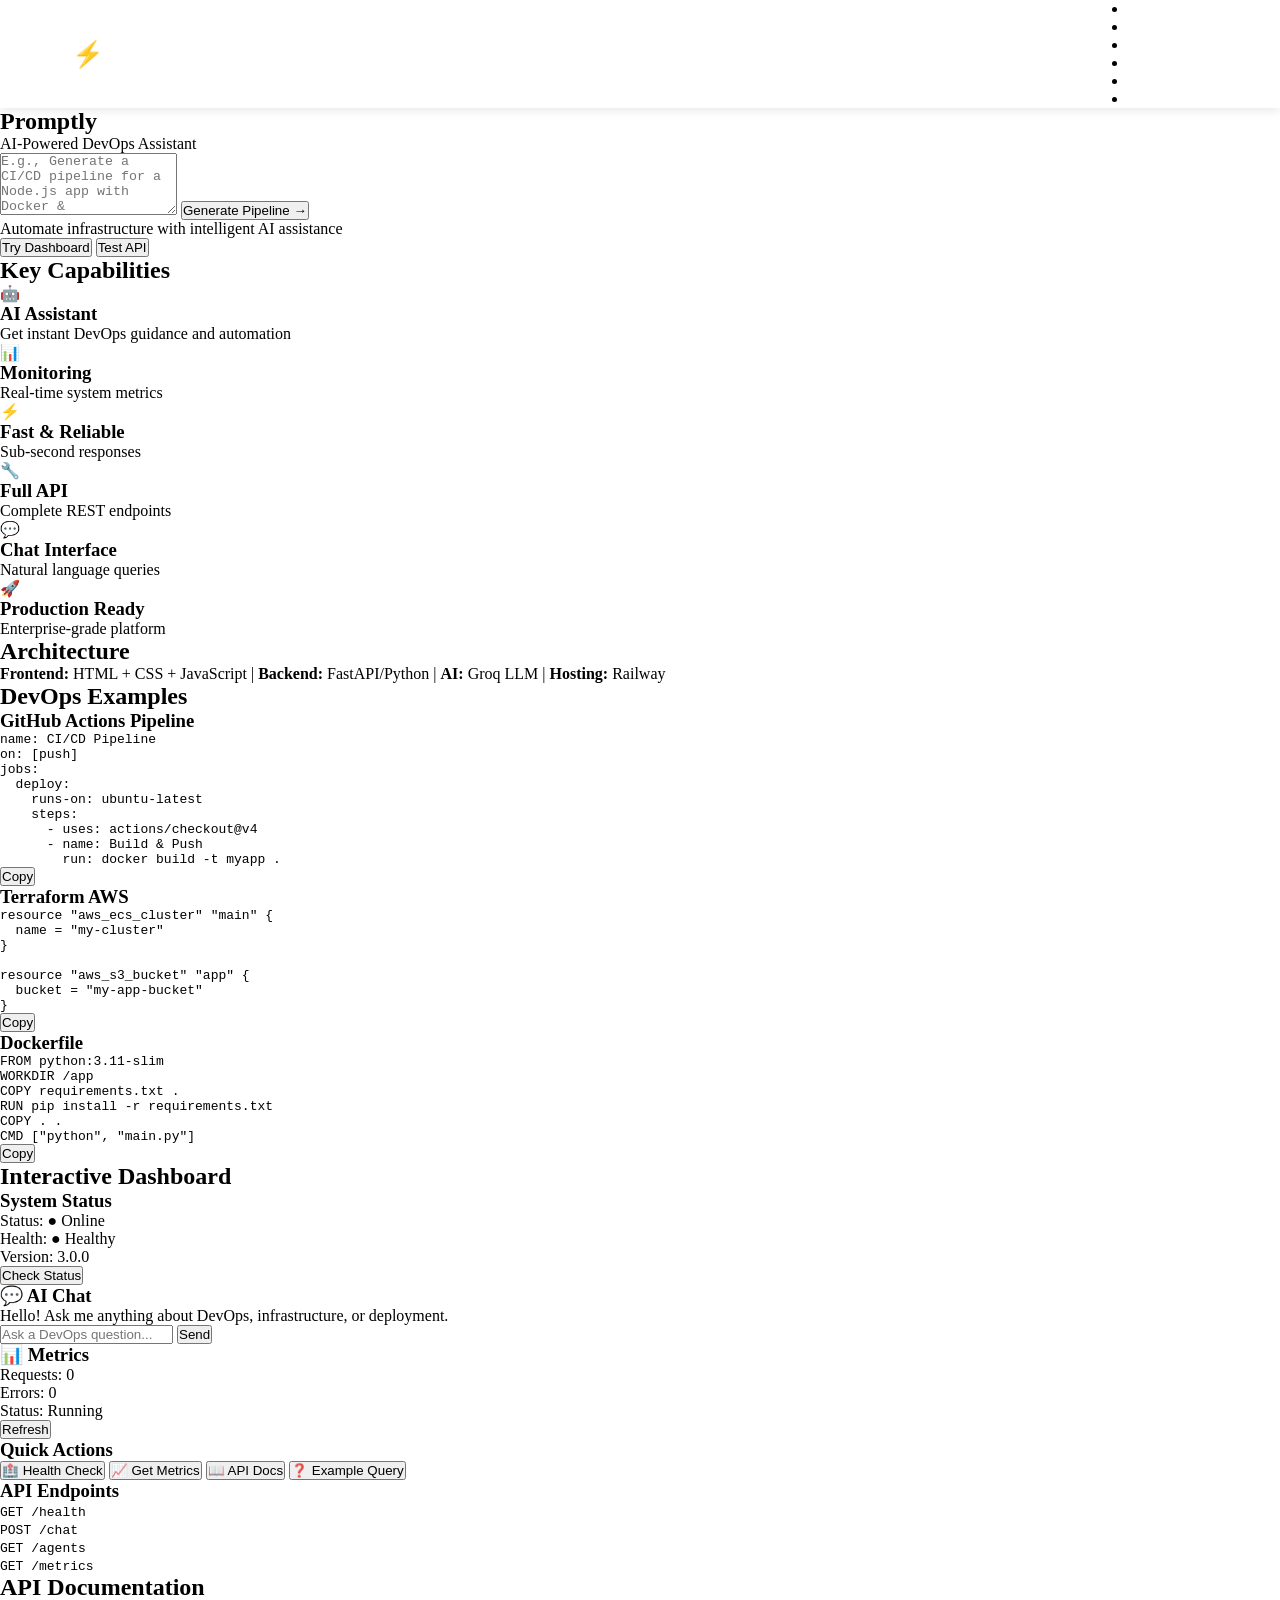
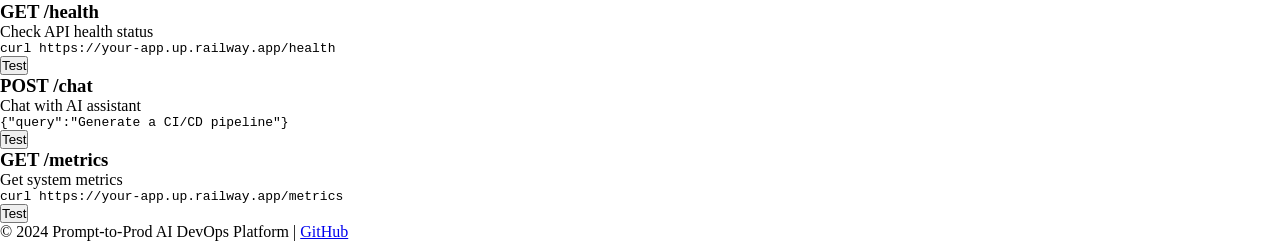
==== commit 5a9a6c8c: "rebrand: Change all branding from 'Prompt-to-Prod' to 'Promptly' Complete rebranding to Promptly acr" ====
--- a/frontend/index.html
+++ b/frontend/index.html
@@ -3,7 +3,7 @@
 <head>
     <meta charset="UTF-8">
     <meta name="viewport" content="width=device-width, initial-scale=1.0">
-    <title>Prompt-to-Prod - AI-Powered DevOps Platform</title>
+    <title>Promptly - AI DevOps Assistant</title>
     <link rel="stylesheet" href="styles.css">
 </head>
 <body>
@@ -12,13 +12,13 @@
         <div class="nav-container">
             <div class="logo">
                 <span class="logo-icon">⚡</span>
-                <span class="logo-text">Prompt-to-Prod</span>
+                <span class="logo-text">Promptly</span>
             </div>
             <ul class="nav-menu">
                 <li><a href="#home" class="nav-link active">Home</a></li>
                 <li><a href="#features" class="nav-link">Features</a></li>
                 <li><a href="#architecture" class="nav-link">Architecture</a></li>
-                <li><a href="#showcase" class="nav-link">DevOps Showcase</a></li>
+                <li><a href="#showcase" class="nav-link">DevOps</a></li>
                 <li><a href="#dashboard" class="nav-link">Dashboard</a></li>
                 <li><a href="#docs" class="nav-link">API</a></li>
             </ul>
@@ -28,46 +28,20 @@
     <!-- Hero -->
     <section id="home" class="hero">
         <div class="hero-content">
-<<<<<<< HEAD
-            <h1>Prompt-to-Prod</h1>
-            <p class="hero-subtitle">AI DevOps Platform</p>
+            <h1>Promptly</h1>
+            <p class="hero-subtitle">AI-Powered DevOps Assistant</p>
             
             <!-- Hero Prompt Box -->
             <div class="hero-prompt-box">
-                <div class="prompt-input-group">
-                    <input type="text" 
-                           id="hero-prompt-input" 
-                           class="hero-prompt-input" 
-                           placeholder="Ask anything about DevOps..."
-                           onkeypress="handleHeroPromptEnter(event)">
-                    <button class="hero-prompt-button" onclick="sendHeroPrompt()">→</button>
-                </div>
+                <textarea id="hero-prompt-input" class="hero-prompt-input" 
+                          placeholder="E.g., Generate a CI/CD pipeline for a Node.js app with Docker & Kubernetes..." rows="4"></textarea>
+                <button class="btn btn-primary btn-prompt" onclick="sendHeroPrompt()">Generate Pipeline →</button>
             </div>
             
             <p class="hero-description">Automate infrastructure with intelligent AI assistance</p>
             <div class="hero-buttons">
                 <button class="btn btn-primary" onclick="scrollTo('dashboard')">Try Dashboard</button>
                 <button class="btn btn-secondary" onclick="testAPI()">Test API</button>
-=======
-            <h1>From <span class="highlight">Prompt</span> to <span class="highlight">Production</span></h1>
-            <p class="hero-subtitle">AI-Powered DevOps Platform • Real-time Infrastructure Automation</p>
-            
-            <div class="hero-prompt-box">
-                <textarea id="hero-prompt-input" class="hero-prompt-input" 
-                          placeholder="E.g., Generate a CI/CD pipeline for a Node.js app with Docker & Kubernetes..." rows="4"></textarea>
-                <button class="btn btn-primary btn-prompt" onclick="sendHeroPrompt()">Generate Pipeline →</button>
-            </div>
-
-            <div class="hero-buttons">
-                <button class="btn btn-primary" onclick="scrollTo('dashboard')">Try AI Chat Now</button>
-                <button class="btn btn-secondary" onclick="window.open('https://github.com/Mithufrench/Prompt-to-Prod', '_blank')">View GitHub Repo</button>
-            </div>
-
-            <div class="trust-badges">
-                <span>🚀 Live on Railway</span>
-                <span>🤖 AI DevOps Assistant</span>
-                <span>🔧 Production Ready</span>
->>>>>>> 192265a81b1452055b63b083d005eda6e7857ec4
             </div>
         </div>
     </section>
@@ -78,23 +52,33 @@
         <div class="features-grid">
             <div class="feature-card">
                 <div class="feature-icon">🤖</div>
-                <h3>Intelligent AI Agent</h3>
-                <p>Generate pipelines, Terraform, Dockerfiles & best practices instantly</p>
+                <h3>AI Assistant</h3>
+                <p>Get instant DevOps guidance and automation</p>
             </div>
             <div class="feature-card">
                 <div class="feature-icon">📊</div>
-                <h3>Live Monitoring</h3>
-                <p>Real-time metrics and system health</p>
+                <h3>Monitoring</h3>
+                <p>Real-time system metrics</p>
             </div>
             <div class="feature-card">
                 <div class="feature-icon">⚡</div>
-                <h3>End-to-End Automation</h3>
-                <p>From idea to production deployment</p>
-            </div>
-            <div class="feature-card">
-                <div class="feature-icon">🔌</div>
-                <h3>Full REST API</h3>
-                <p>Integrate into your own workflows</p>
+                <h3>Fast & Reliable</h3>
+                <p>Sub-second responses</p>
+            </div>
+            <div class="feature-card">
+                <div class="feature-icon">🔧</div>
+                <h3>Full API</h3>
+                <p>Complete REST endpoints</p>
+            </div>
+            <div class="feature-card">
+                <div class="feature-icon">💬</div>
+                <h3>Chat Interface</h3>
+                <p>Natural language queries</p>
+            </div>
+            <div class="feature-card">
+                <div class="feature-icon">🚀</div>
+                <h3>Production Ready</h3>
+                <p>Enterprise-grade platform</p>
             </div>
         </div>
     </section>
@@ -103,20 +87,17 @@
     <section id="architecture" class="architecture">
         <h2>Architecture</h2>
         <div class="arch-container">
-            <img src="https://via.placeholder.com/800x400/1a1a2e/00ff9f?text=Prompt-to-Prod+Architecture+Diagram" 
-                 alt="System Architecture" class="arch-diagram">
-            <p><strong>Frontend:</strong> HTML + Tailwind | <strong>Backend:</strong> FastAPI/Python | <strong>AI:</strong> LLM Integration | <strong>Hosting:</strong> Railway</p>
+            <p><strong>Frontend:</strong> HTML + CSS + JavaScript | <strong>Backend:</strong> FastAPI/Python | <strong>AI:</strong> Groq LLM | <strong>Hosting:</strong> Railway</p>
         </div>
     </section>
 
     <!-- DevOps Showcase -->
     <section id="showcase" class="showcase">
-        <h2>DevOps Showcase</h2>
-        <p class="section-desc">Real examples you can copy and use</p>
+        <h2>DevOps Examples</h2>
         
         <div class="showcase-grid">
             <div class="code-card">
-                <h3>GitHub Actions CI/CD</h3>
+                <h3>GitHub Actions Pipeline</h3>
                 <pre><code id="gha-code">name: CI/CD Pipeline
 on: [push]
 jobs:
@@ -124,37 +105,44 @@
     runs-on: ubuntu-latest
     steps:
       - uses: actions/checkout@v4
-      - name: Build & Push Docker
+      - name: Build & Push
         run: docker build -t myapp .</code></pre>
                 <button class="btn btn-small" onclick="copyCode('gha-code')">Copy</button>
             </div>
 
             <div class="code-card">
-                <h3>Terraform (AWS)</h3>
+                <h3>Terraform AWS</h3>
                 <pre><code id="tf-code">resource "aws_ecs_cluster" "main" {
-  name = "prompt-to-prod-cluster"
+  name = "my-cluster"
+}
+
+resource "aws_s3_bucket" "app" {
+  bucket = "my-app-bucket"
 }</code></pre>
                 <button class="btn btn-small" onclick="copyCode('tf-code')">Copy</button>
             </div>
 
             <div class="code-card">
-                <h3>Dockerfile Example</h3>
-                <pre><code id="docker-code">FROM node:20-alpine
-COPY . /app
+                <h3>Dockerfile</h3>
+                <pre><code id="docker-code">FROM python:3.11-slim
 WORKDIR /app
-CMD ["npm", "start"]</code></pre>
+COPY requirements.txt .
+RUN pip install -r requirements.txt
+COPY . .
+CMD ["python", "main.py"]</code></pre>
                 <button class="btn btn-small" onclick="copyCode('docker-code')">Copy</button>
             </div>
         </div>
     </section>
 
-    <!-- Dashboard (kept mostly same but improved) -->
+    <!-- Dashboard -->
     <section id="dashboard" class="dashboard">
         <h2>Interactive Dashboard</h2>
-        <!-- Your existing dashboard content remains here -->
+        
         <div class="dashboard-container">
             <!-- Left Panel -->
             <div class="dashboard-left">
+                <!-- Status Panel -->
                 <div class="panel status-panel">
                     <h3>System Status</h3>
                     <div class="status-item">
@@ -165,43 +153,108 @@
                         <span>Health:</span>
                         <span class="badge badge-healthy" id="health-badge">● Healthy</span>
                     </div>
+                    <div class="status-item">
+                        <span>Version:</span>
+                        <span id="version-text">3.0.0</span>
+                    </div>
                     <button class="btn btn-small" onclick="checkHealth()">Check Status</button>
                 </div>
 
-                <!-- AI Chat -->
+                <!-- Chat Panel -->
                 <div class="panel chat-panel">
-                    <h3>💬 AI DevOps Assistant</h3>
+                    <h3>💬 AI Chat</h3>
                     <div class="chat-messages" id="chat-messages">
                         <div class="message bot-message">
-                            <div class="message-content">Hi! Ask me to generate a CI/CD pipeline, Terraform config, Kubernetes manifest, or any DevOps question.</div>
+                            <div class="message-content">Hello! Ask me anything about DevOps, infrastructure, or deployment.</div>
                         </div>
                     </div>
                     <div class="chat-input-wrapper">
-                        <input type="text" id="chat-input" class="chat-input" placeholder="E.g., Generate Terraform for an S3 bucket...">
+                        <input type="text" id="chat-input" class="chat-input" placeholder="Ask a DevOps question...">
                         <button class="btn btn-chat" onclick="sendMessage()">Send</button>
                     </div>
                 </div>
             </div>
 
-            <!-- Right Panel (your existing metrics + quick actions) -->
+            <!-- Right Panel -->
             <div class="dashboard-right">
-                <!-- Keep your existing metrics and quick actions panels -->
-                ... (your original right panel code) ...
-            </div>
-        </div>
-    </section>
-
-    <!-- API Docs (kept) -->
+                <!-- Metrics Panel -->
+                <div class="panel metrics-panel">
+                    <h3>📊 Metrics</h3>
+                    <div class="metric-item">
+                        <span>Requests:</span>
+                        <span id="metric-requests">0</span>
+                    </div>
+                    <div class="metric-item">
+                        <span>Errors:</span>
+                        <span id="metric-errors">0</span>
+                    </div>
+                    <div class="metric-item">
+                        <span>Status:</span>
+                        <span id="metric-status">Running</span>
+                    </div>
+                    <button class="btn btn-small" onclick="getMetrics()">Refresh</button>
+                </div>
+
+                <!-- Quick Actions -->
+                <div class="panel actions-panel">
+                    <h3>Quick Actions</h3>
+                    <button class="action-btn" onclick="checkHealth()">🏥 Health Check</button>
+                    <button class="action-btn" onclick="getMetrics()">📈 Get Metrics</button>
+                    <button class="action-btn" onclick="openDocs()">📖 API Docs</button>
+                    <button class="action-btn" onclick="askAI('Generate a Docker pipeline')">❓ Example Query</button>
+                </div>
+
+                <!-- Endpoints Panel -->
+                <div class="panel endpoints-panel">
+                    <h3>API Endpoints</h3>
+                    <div class="endpoint">
+                        <code>GET /health</code>
+                    </div>
+                    <div class="endpoint">
+                        <code>POST /chat</code>
+                    </div>
+                    <div class="endpoint">
+                        <code>GET /agents</code>
+                    </div>
+                    <div class="endpoint">
+                        <code>GET /metrics</code>
+                    </div>
+                </div>
+            </div>
+        </div>
+    </section>
+
+    <!-- API Docs -->
     <section id="docs" class="docs">
-        <!-- Your original docs section -->
+        <h2>API Documentation</h2>
+        
+        <div class="doc-grid">
+            <div class="doc-card">
+                <h3>GET /health</h3>
+                <p>Check API health status</p>
+                <pre><code>curl https://your-app.up.railway.app/health</code></pre>
+                <button class="btn btn-small" onclick="testEndpoint('/health')">Test</button>
+            </div>
+
+            <div class="doc-card">
+                <h3>POST /chat</h3>
+                <p>Chat with AI assistant</p>
+                <pre><code>{"query":"Generate a CI/CD pipeline"}</code></pre>
+                <button class="btn btn-small" onclick="testEndpoint('/chat')">Test</button>
+            </div>
+
+            <div class="doc-card">
+                <h3>GET /metrics</h3>
+                <p>Get system metrics</p>
+                <pre><code>curl https://your-app.up.railway.app/metrics</code></pre>
+                <button class="btn btn-small" onclick="testEndpoint('/metrics')">Test</button>
+            </div>
+        </div>
     </section>
 
     <!-- Footer -->
     <footer class="footer">
-        <p>
-            &copy; 2026 Prompt-to-Prod • Built as a DevOps Portfolio Project 
-            | <a href="https://github.com/Mithufrench/Prompt-to-Prod" target="_blank">GitHub</a>
-        </p>
+        <p>&copy; 2024 Prompt-to-Prod AI DevOps Platform | <a href="https://github.com/Mithufrench/Prompt-to-Prod">GitHub</a></p>
     </footer>
 
     <script src="script.js"></script>
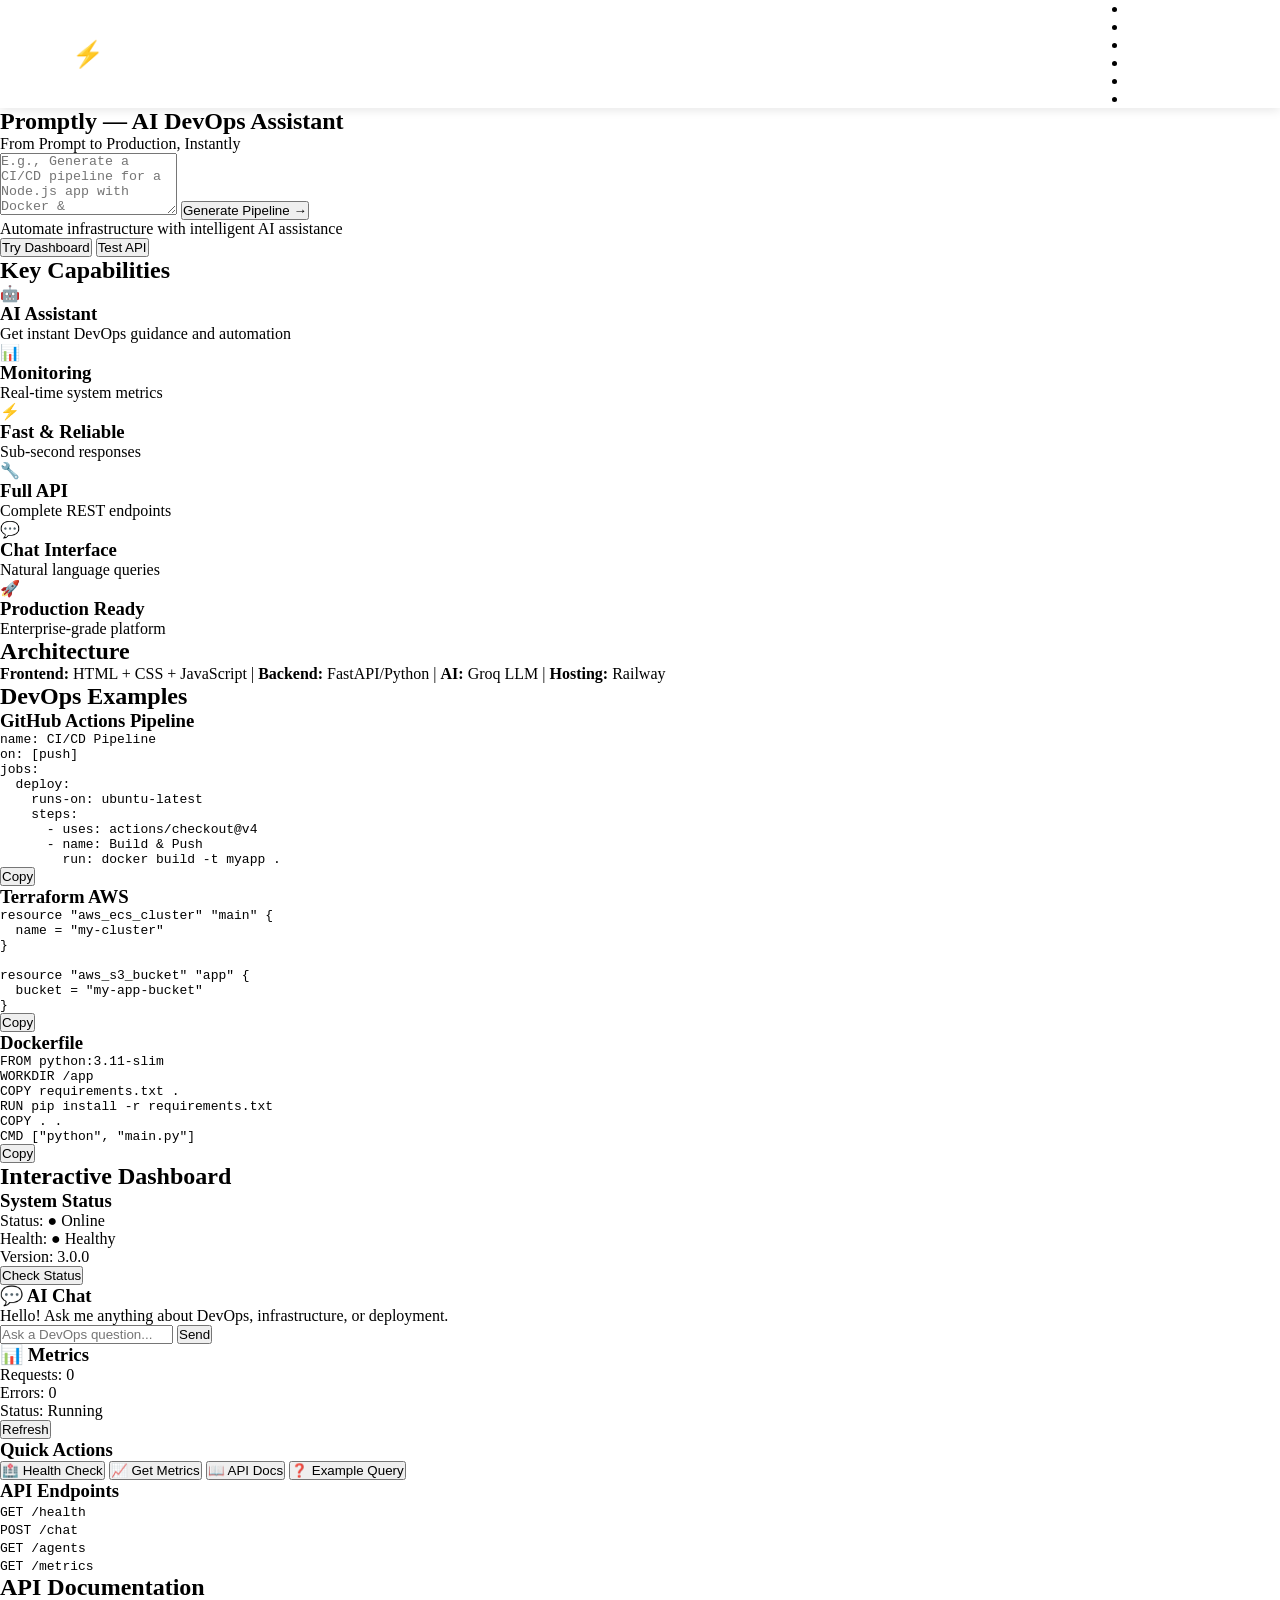
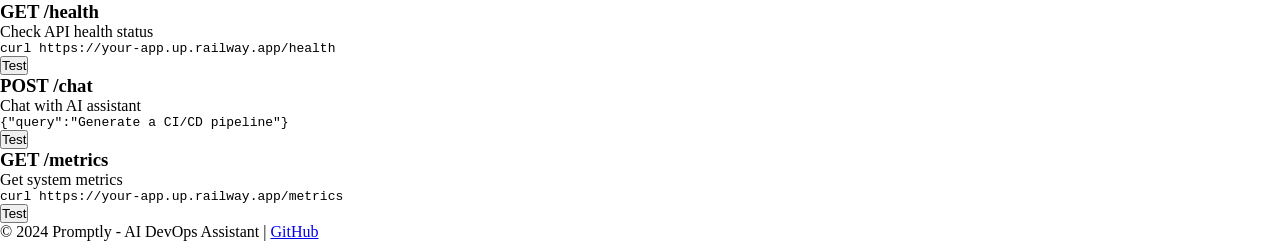
==== commit 45d3fda0: "Merge e7b2c0863b3cf59a3640c32229d528d27d3b7d91 into 02730ac0d8357870539cc96a6f98c0998bb6de11" ====
--- a/frontend/index.html
+++ b/frontend/index.html
@@ -2,9 +2,22 @@
 <html lang="en">
 <head>
     <meta charset="UTF-8">
-    <meta name="viewport" content="width=device-width, initial-scale=1.0">
+    <meta name="viewport" content="width=device-width, initial-scale=1.0, viewport-fit=cover">
+    <meta name="description" content="Promptly - AI DevOps Assistant. From Prompt to Production, Instantly.">
+    <meta name="theme-color" content="#1a1a2e">
+    <meta name="apple-mobile-web-app-capable" content="yes">
+    <meta name="apple-mobile-web-app-status-bar-style" content="black-translucent">
+    <meta name="apple-mobile-web-app-title" content="Promptly">
+    <meta name="apple-mobile-web-app-icon" content="/icon-192x192.png">
+    <meta name="msapplication-TileColor" content="#1a1a2e">
+    <meta name="msapplication-TileImage" content="/icon-192x192.png">
+    
     <title>Promptly - AI DevOps Assistant</title>
     <link rel="stylesheet" href="styles.css">
+    <link rel="manifest" href="/manifest.json">
+    <link rel="icon" type="image/png" href="/icon-192x192.png">
+    <link rel="apple-touch-icon" href="/icon-192x192.png">
+    <link rel="icon" type="image/svg+xml" href="/icon.svg">
 </head>
 <body>
     <!-- Navigation -->
@@ -28,8 +41,8 @@
     <!-- Hero -->
     <section id="home" class="hero">
         <div class="hero-content">
-            <h1>Promptly</h1>
-            <p class="hero-subtitle">AI-Powered DevOps Assistant</p>
+            <h1>Promptly — AI DevOps Assistant</h1>
+            <p class="hero-subtitle">From Prompt to Production, Instantly</p>
             
             <!-- Hero Prompt Box -->
             <div class="hero-prompt-box">
@@ -254,9 +267,16 @@
 
     <!-- Footer -->
     <footer class="footer">
-        <p>&copy; 2024 Prompt-to-Prod AI DevOps Platform | <a href="https://github.com/Mithufrench/Prompt-to-Prod">GitHub</a></p>
+        <p>&copy; 2024 Promptly - AI DevOps Assistant | <a href="https://github.com/Mithufrench/Prompt-to-Prod">GitHub</a></p>
     </footer>
 
     <script src="script.js"></script>
+    <script>
+        // Register Service Worker for PWA
+        if ('serviceWorker' in navigator) {
+            navigator.serviceWorker.register('/sw.js').catch(err => console.log('SW registration failed:', err));
+        }
+    </script>
 </body>
 </html>
+
